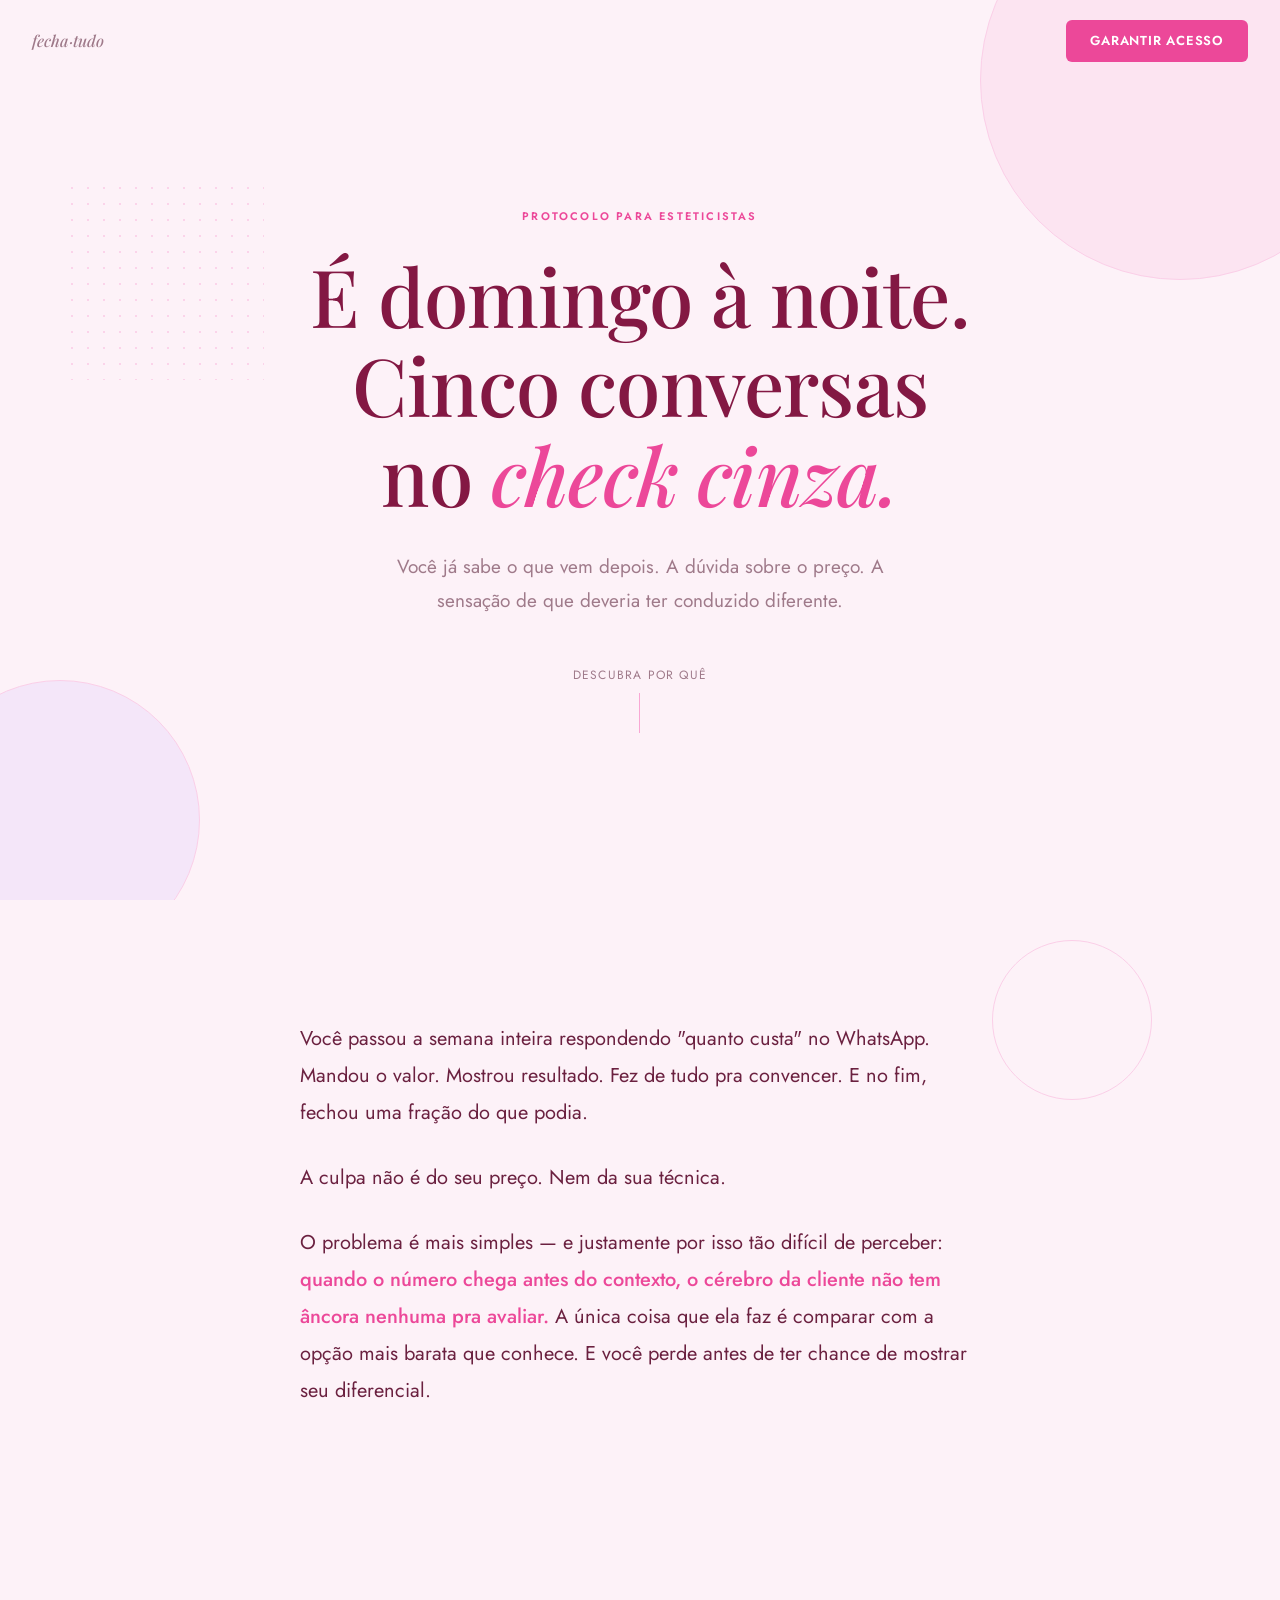
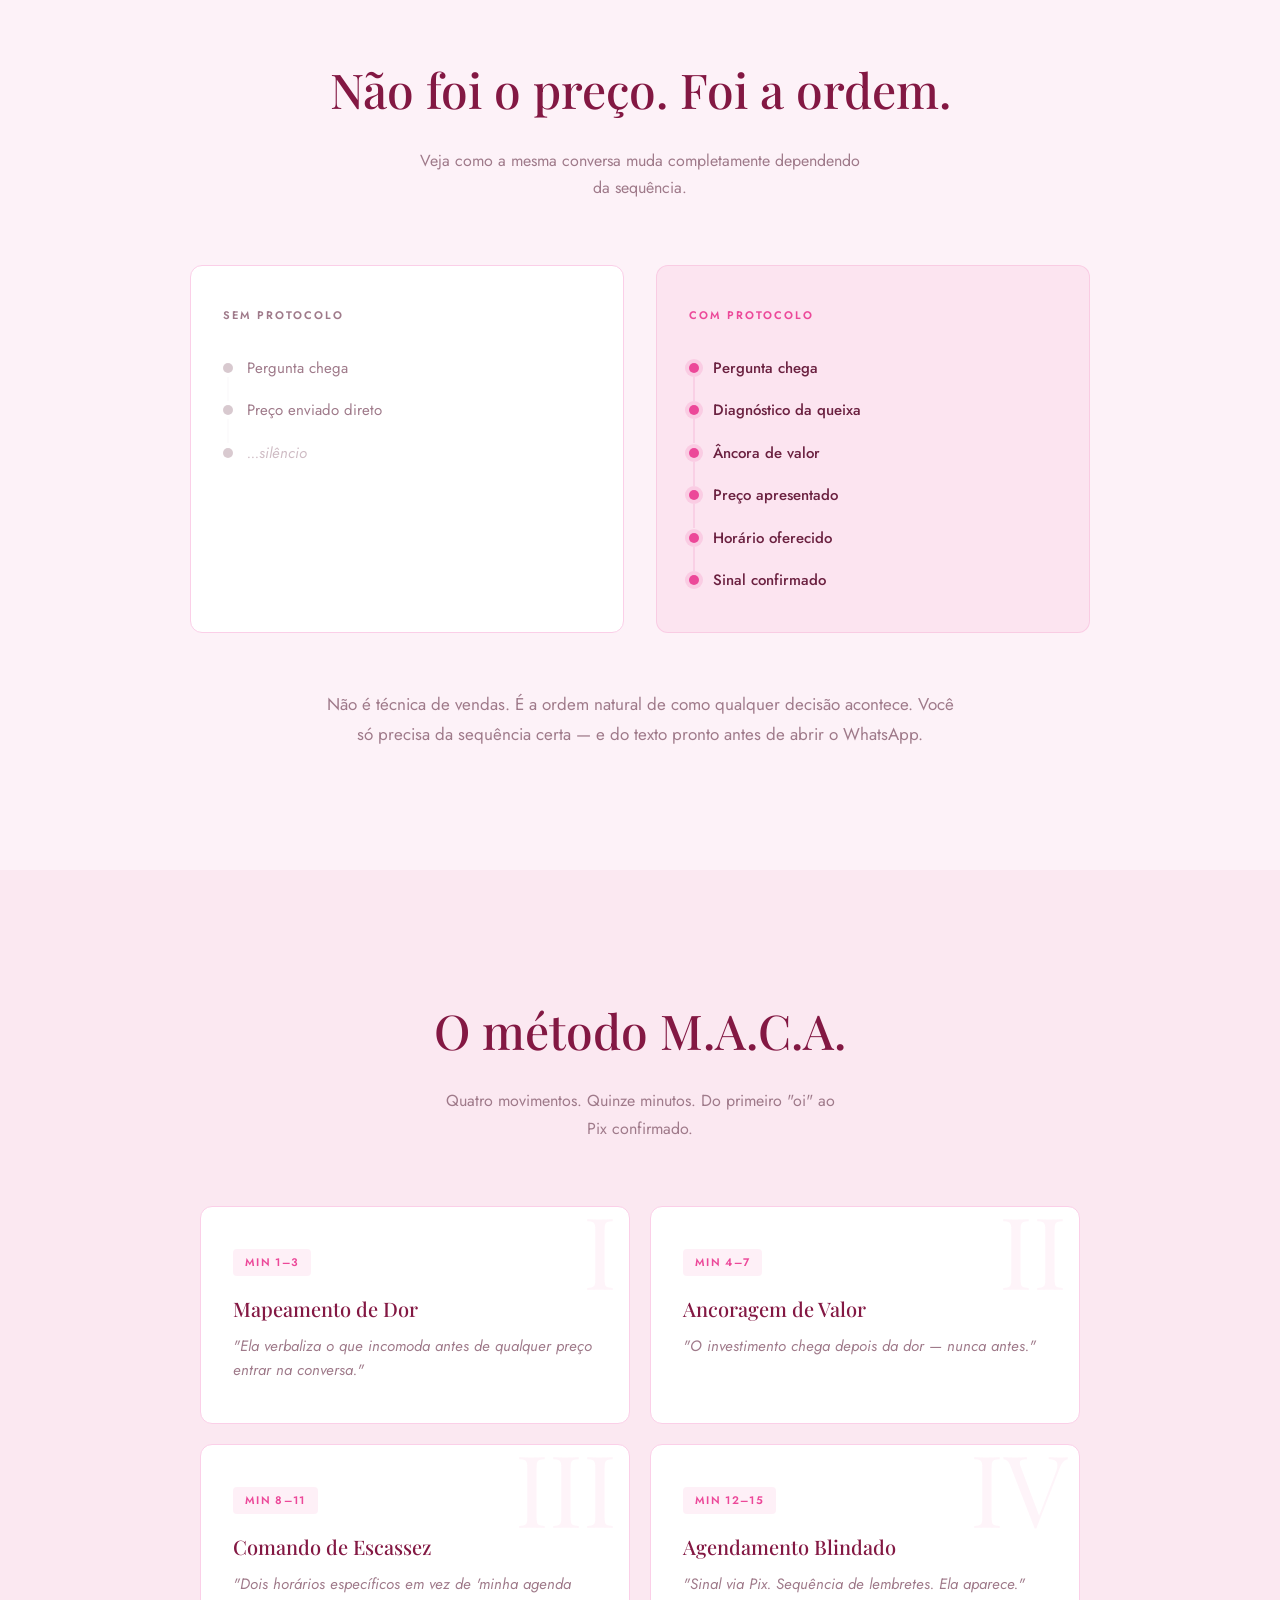
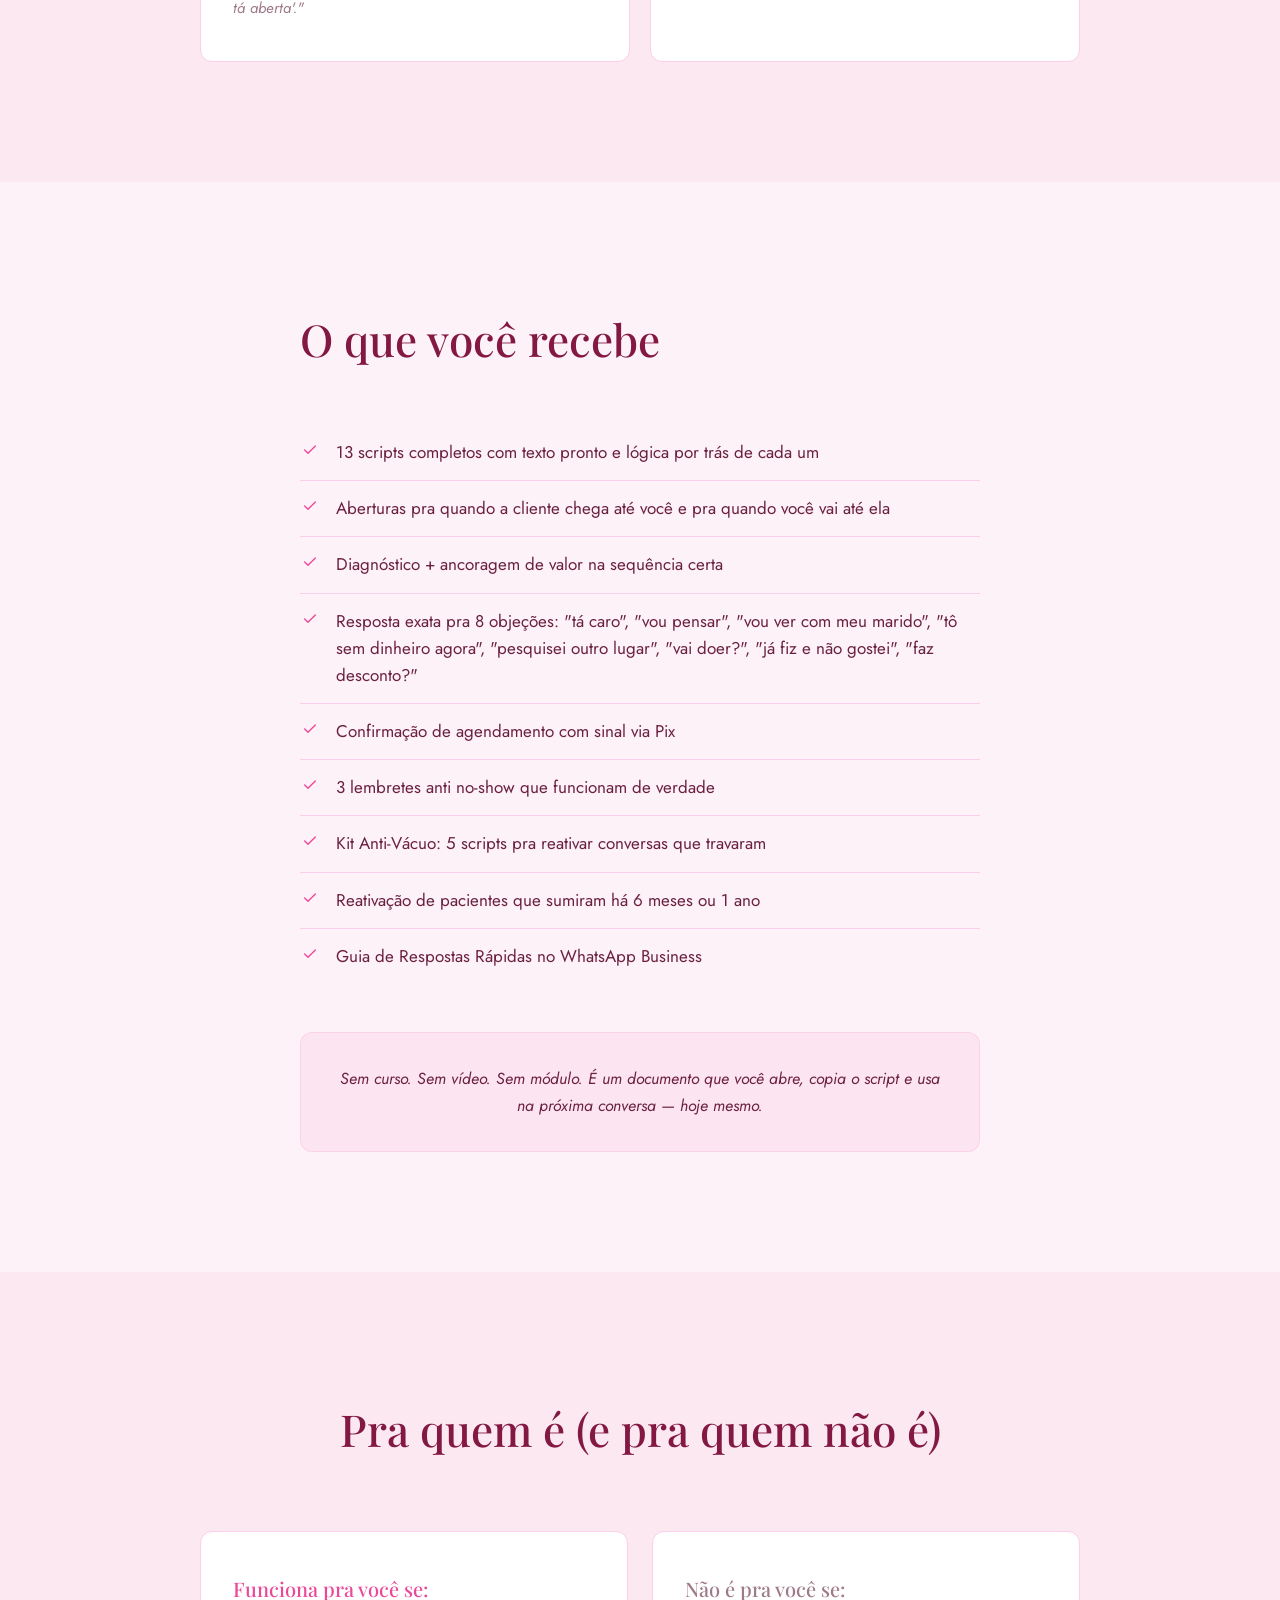
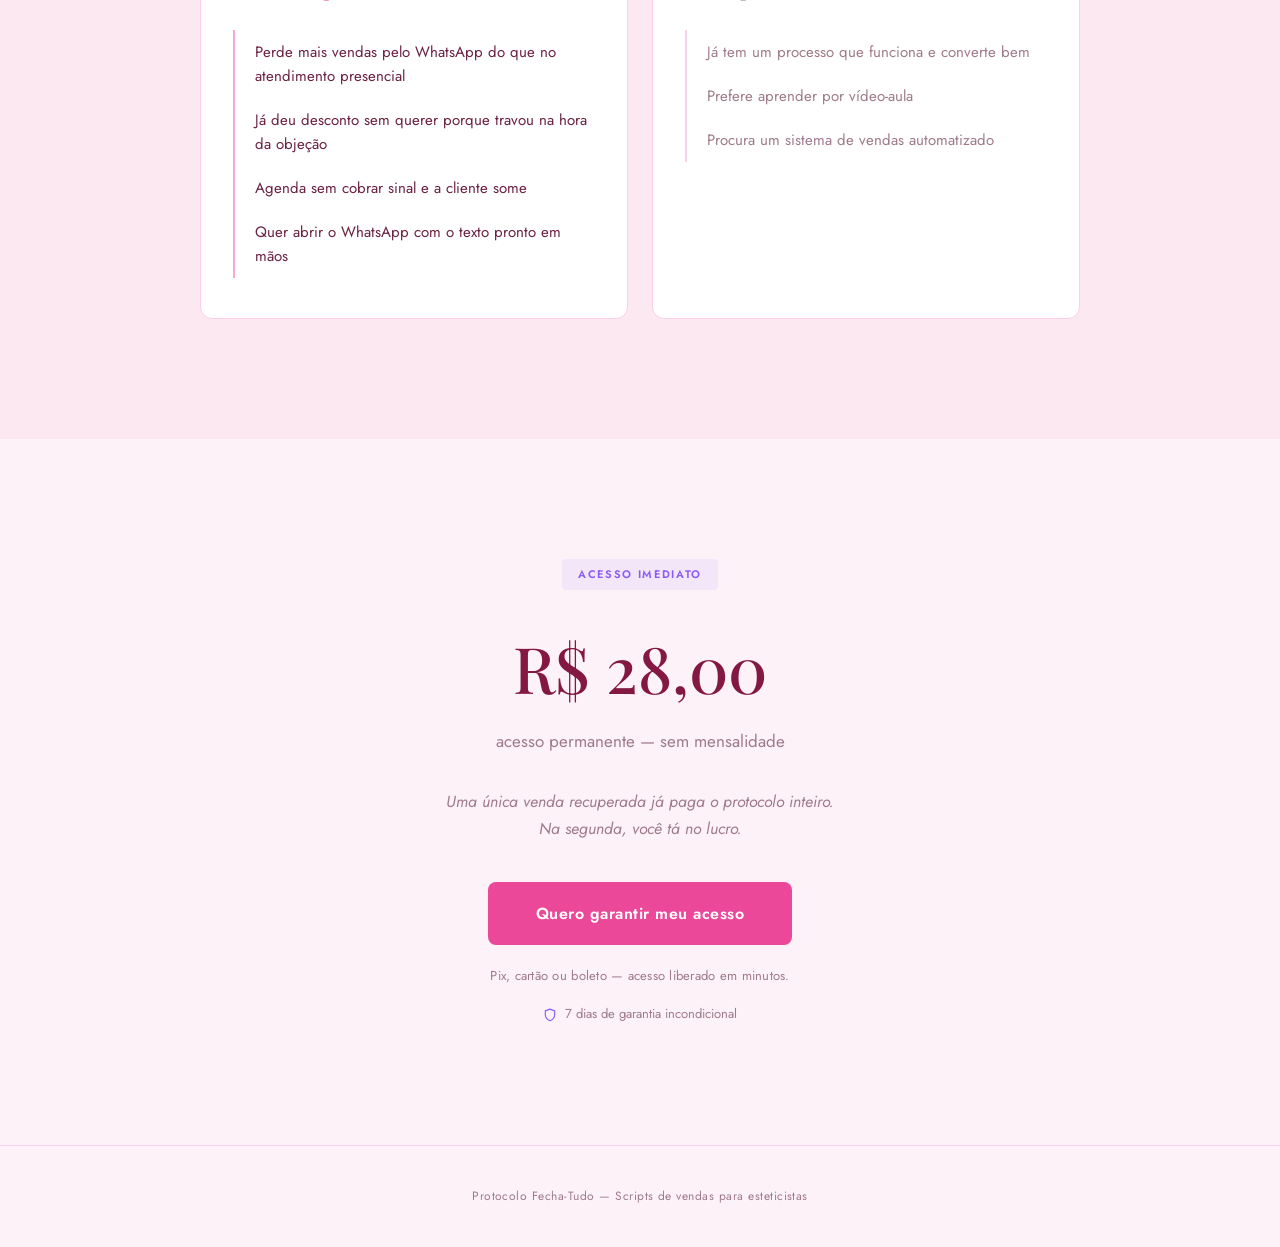
==== index.html @ 4ce82646 "fix: adiciona index.html na raiz para verificação de domínio Facebook Remove /index.html do .gitigno" ====
<!DOCTYPE html>
<html lang="pt-BR">
<head>
    <meta charset="UTF-8">
    <meta name="viewport" content="width=device-width, initial-scale=1.0">
    <meta name="facebook-domain-verification" content="t0z0cc65ahqa21xd7h8tab37hny197" />
    <title>Protocolo Fecha-Tudo — Scripts de Vendas para Esteticistas</title>
    <meta name="description" content="13 scripts prontos para fechar mais clientes no WhatsApp. Para esteticistas e proprietárias de clínicas de estética.">
    <link rel="preconnect" href="https://fonts.googleapis.com">
    <link rel="preconnect" href="https://fonts.gstatic.com" crossorigin>
    <link href="https://fonts.googleapis.com/css2?family=Jost:ital,wght@0,300;0,400;0,500;0,600;0,700;1,300;1,400&family=Playfair+Display:ital,wght@0,400..900;1,400..900&display=swap" rel="stylesheet">
    <style>
        :root {
            --bg: #FDF2F8;
            --bg-alt: #FBE8F1;
            --surface: #FFFFFF;
            --primary: #EC4899;
            --primary-soft: #F9A8D4;
            --primary-dim: rgba(236, 72, 153, .08);
            --accent: #8B5CF6;
            --accent-dim: rgba(139, 92, 246, .08);
            --text: #831843;
            --text-body: #6B2140;
            --text-muted: #9F7A8A;
            --border: #FBCFE8;
            --border-strong: #F9A8D4;
            --shadow-sm: 0 1px 3px rgba(131,24,67,.06);
            --shadow-md: 0 8px 32px rgba(131,24,67,.08);
            --shadow-lg: 0 24px 64px rgba(131,24,67,.1);
            --ease: cubic-bezier(.25,.46,.45,.94);
            --ease-spring: cubic-bezier(.16,1,.3,1);
        }

        *, *::before, *::after { margin: 0; padding: 0; box-sizing: border-box; }
        html { scroll-behavior: smooth; -webkit-text-size-adjust: 100%; }

        body {
            background: var(--bg);
            color: var(--text-body);
            font-family: 'Jost', system-ui, sans-serif;
            font-weight: 400;
            line-height: 1.7;
            overflow-x: hidden;
            -webkit-font-smoothing: antialiased;
            -moz-osx-font-smoothing: grayscale;
        }

        ::selection { background: rgba(236,72,153,.18); color: var(--text); }

        ::-webkit-scrollbar { width: 5px; }
        ::-webkit-scrollbar-track { background: var(--bg); }
        ::-webkit-scrollbar-thumb { background: var(--primary-soft); border-radius: 3px; }
        ::-webkit-scrollbar-thumb:hover { background: var(--primary); }

        h1, h2, h3 { text-wrap: balance; }
        p { text-wrap: pretty; }

        /* ═══════ HEADER ═══════ */
        .site-header {
            position: fixed; top: 0; left: 0; right: 0; z-index: 50;
            display: flex; align-items: center; justify-content: space-between;
            padding: 20px 32px;
            background: transparent;
            transition: background .4s var(--ease), padding .3s var(--ease), box-shadow .4s var(--ease);
        }
        .site-header.scrolled {
            background: rgba(253,242,248,.92);
            backdrop-filter: blur(12px); -webkit-backdrop-filter: blur(12px);
            padding: 14px 32px;
            box-shadow: 0 1px 0 rgba(236,72,153,.08);
        }
        .header-logo {
            font-family: 'Playfair Display', serif;
            font-style: italic; font-weight: 500; font-size: 16px;
            color: var(--text-muted); text-decoration: none;
            transition: color .2s var(--ease);
        }
        .header-logo:hover { color: var(--primary); }
        .header-cta {
            display: inline-block;
            font-family: 'Jost', sans-serif; font-size: 13px; font-weight: 600;
            letter-spacing: .06em; text-transform: uppercase;
            color: #fff; background: var(--primary);
            padding: 10px 24px; border-radius: 6px;
            text-decoration: none; cursor: pointer;
            transition: transform .2s var(--ease), box-shadow .2s var(--ease);
        }
        .header-cta:hover { transform: translateY(-1px); box-shadow: var(--shadow-md); }
        .header-cta:active { transform: translateY(0); }

        /* ═══════ DECORATIVE ═══════ */
        .deco-circle {
            position: absolute; border-radius: 50%; pointer-events: none;
            border: 1px solid var(--border);
        }
        .deco-dots {
            position: absolute; pointer-events: none; opacity: .4;
            background-image: radial-gradient(var(--primary-soft) 1px, transparent 1px);
            background-size: 16px 16px;
        }

        /* ═══════ HERO ═══════ */
        .hero {
            min-height: 100dvh; display: flex; flex-direction: column;
            align-items: center; justify-content: center; text-align: center;
            padding: 120px 24px 80px; position: relative; overflow: hidden;
        }
        .hero-deco-1 {
            width: 400px; height: 400px; top: -120px; right: -100px;
            background: var(--primary-dim);
        }
        .hero-deco-2 {
            width: 280px; height: 280px; bottom: -60px; left: -80px;
            background: var(--accent-dim);
        }
        .hero-deco-dots {
            width: 200px; height: 200px; top: 20%; left: 5%;
        }
        .hero-eyebrow {
            font-family: 'Jost', sans-serif; font-size: 11px; font-weight: 600;
            letter-spacing: .2em; text-transform: uppercase;
            color: var(--primary); margin-bottom: 24px;
            opacity: 0; transform: translateY(8px);
            transition: opacity .6s var(--ease), transform .6s var(--ease);
        }
        .hero-eyebrow.visible { opacity: 1; transform: translateY(0); }
        .hero-headline {
            font-family: 'Playfair Display', serif;
            font-weight: 500; font-size: clamp(36px, 7vw, 80px);
            line-height: 1.12; color: var(--text);
            max-width: 850px; letter-spacing: -.01em;
            position: relative; z-index: 1;
        }
        .hero-word {
            display: inline-block;
            opacity: 0; filter: blur(8px); transform: translateY(10px);
            transition: opacity .6s var(--ease), filter .6s var(--ease), transform .6s var(--ease);
        }
        .hero-word.visible { opacity: 1; filter: blur(0); transform: translateY(0); }
        .hero-word--em {
            color: var(--primary); font-style: italic;
        }
        .hero-sub {
            margin-top: 32px; font-size: clamp(16px, 2vw, 19px);
            color: var(--text-muted); max-width: 560px; line-height: 1.75;
            position: relative; z-index: 1;
            opacity: 0; transform: translateY(10px);
            transition: opacity .7s .2s var(--ease), transform .7s .2s var(--ease);
        }
        .hero-sub.visible { opacity: 1; transform: translateY(0); }
        .hero-scroll {
            margin-top: 48px; display: flex; flex-direction: column;
            align-items: center; gap: 8px; color: var(--text-muted);
            font-size: 12px; letter-spacing: .1em; text-transform: uppercase;
            opacity: 0; transition: opacity .6s 1.5s var(--ease);
        }
        .hero-scroll.visible { opacity: 1; }
        .hero-scroll-line {
            width: 1px; height: 40px; background: var(--border-strong);
            animation: scrollPulse 2s ease-in-out infinite;
        }
        @keyframes scrollPulse {
            0%, 100% { opacity: .3; transform: scaleY(.6); }
            50% { opacity: 1; transform: scaleY(1); }
        }

        /* ═══════ DIAGNOSTICO ═══════ */
        .diagnostico {
            padding: 120px 24px; position: relative;
        }
        .diagnostico-inner {
            max-width: 680px; margin: 0 auto;
        }
        .diagnostico-deco {
            width: 160px; height: 160px; top: 40px; right: 10%;
        }
        .diagnostico p {
            font-size: clamp(17px, 2vw, 20px); line-height: 1.85;
            color: var(--text-body); margin-bottom: 28px;
        }
        .diagnostico p:last-child { margin-bottom: 0; }
        .emphasis { color: var(--primary); font-weight: 500; }

        /* ═══════ MECANISMO ═══════ */
        .mecanismo {
            padding: 120px 24px; position: relative; overflow: hidden;
        }
        .mecanismo-headline {
            text-align: center; font-family: 'Playfair Display', serif;
            font-weight: 500; font-size: clamp(28px, 5vw, 48px);
            color: var(--text); margin-bottom: 16px;
        }
        .mecanismo-sub {
            text-align: center; font-size: 16px;
            color: var(--text-muted); margin-bottom: 64px;
            max-width: 480px; margin-left: auto; margin-right: auto;
        }
        .mecanismo-grid {
            display: grid; grid-template-columns: 1fr 1fr;
            max-width: 900px; margin: 0 auto; gap: 32px;
        }
        .timeline-col {
            padding: 40px 32px; border-radius: 12px;
        }
        .timeline-col--sem {
            background: var(--surface); border: 1px solid var(--border);
        }
        .timeline-col--com {
            background: var(--primary-dim); border: 1px solid rgba(236,72,153,.15);
        }
        .timeline-label {
            font-size: 11px; font-weight: 600;
            letter-spacing: .18em; text-transform: uppercase;
            margin-bottom: 32px;
        }
        .timeline-col--sem .timeline-label { color: var(--text-muted); }
        .timeline-col--com .timeline-label { color: var(--primary); }
        .timeline-step {
            display: flex; align-items: flex-start;
            gap: 14px; margin-bottom: 20px; position: relative;
        }
        .timeline-step:last-child { margin-bottom: 0; }
        .timeline-dot {
            flex-shrink: 0; width: 10px; height: 10px;
            border-radius: 50%; margin-top: 6px; position: relative;
        }
        .timeline-col--sem .timeline-dot {
            background: var(--text-muted); opacity: .4;
        }
        .timeline-col--com .timeline-dot {
            background: var(--primary);
            box-shadow: 0 0 0 4px rgba(236,72,153,.15);
        }
        .timeline-step:not(:last-child) .timeline-dot::after {
            content: ''; position: absolute;
            top: 14px; left: 50%; transform: translateX(-50%);
            width: 1px; height: 24px;
        }
        .timeline-col--sem .timeline-step:not(:last-child) .timeline-dot::after {
            background: rgba(159,122,138,.15);
        }
        .timeline-col--com .timeline-step:not(:last-child) .timeline-dot::after {
            background: rgba(236,72,153,.25);
        }
        .timeline-text { font-size: 15px; line-height: 1.5; }
        .timeline-col--sem .timeline-text { color: var(--text-muted); }
        .timeline-col--sem .timeline-step:last-child .timeline-text {
            opacity: .5; font-style: italic;
        }
        .timeline-col--com .timeline-text {
            color: var(--text-body); font-weight: 500;
        }
        .mecanismo-footer {
            max-width: 640px; margin: 56px auto 0;
            text-align: center;
        }
        .mecanismo-footer p {
            font-size: clamp(15px, 1.7vw, 17px);
            line-height: 1.8; color: var(--text-muted);
        }

        /* ═══════ PROTOCOLO ═══════ */
        .protocolo {
            background: var(--bg-alt); padding: 120px 24px; position: relative;
        }
        .protocolo-headline {
            text-align: center; font-family: 'Playfair Display', serif;
            font-weight: 500; font-size: clamp(28px, 5vw, 48px);
            color: var(--text); margin-bottom: 16px;
        }
        .protocolo-sub {
            text-align: center; font-size: 16px;
            color: var(--text-muted); margin-bottom: 64px;
            max-width: 420px; margin-left: auto; margin-right: auto;
        }
        .protocolo-grid {
            display: grid; grid-template-columns: 1fr 1fr;
            gap: 20px; max-width: 880px; margin: 0 auto;
        }
        .protocolo-card {
            background: var(--surface); border: 1px solid var(--border);
            border-radius: 12px; padding: 40px 32px;
            position: relative; overflow: hidden; cursor: default;
            transition: transform .2s var(--ease), box-shadow .2s var(--ease), border-color .2s var(--ease);
        }
        .protocolo-card:hover {
            transform: translateY(-2px);
            box-shadow: var(--shadow-md);
            border-color: var(--primary-soft);
        }
        .card-numeral {
            font-family: 'Playfair Display', serif;
            font-size: clamp(72px, 10vw, 100px); font-weight: 400;
            color: rgba(236,72,153,.06); position: absolute;
            top: -8px; right: 12px; line-height: 1; pointer-events: none;
            transition: color .2s var(--ease);
        }
        .protocolo-card:hover .card-numeral { color: rgba(236,72,153,.12); }
        .card-step-badge {
            display: inline-flex; align-items: center;
            font-size: 11px; font-weight: 600;
            letter-spacing: .12em; text-transform: uppercase;
            color: var(--primary); background: var(--primary-dim);
            padding: 4px 12px; border-radius: 4px;
            margin-bottom: 16px;
        }
        .card-name {
            font-family: 'Playfair Display', serif;
            font-weight: 500; font-size: 20px;
            color: var(--text); margin-bottom: 8px;
        }
        .card-desc {
            font-size: 15px; line-height: 1.65;
            color: var(--text-muted); font-style: italic;
        }

        /* ═══════ INCLUSO ═══════ */
        .incluso {
            padding: 120px 24px; position: relative;
        }
        .incluso-inner { max-width: 680px; margin: 0 auto; }
        .incluso-headline {
            font-family: 'Playfair Display', serif;
            font-weight: 500; font-size: clamp(28px, 5vw, 44px);
            color: var(--text); margin-bottom: 48px;
        }
        .incluso-list { list-style: none; }
        .incluso-item {
            display: flex; align-items: baseline;
            gap: 16px; padding: 14px 0;
            border-bottom: 1px solid var(--border);
        }
        .incluso-item:last-child { border-bottom: none; }
        .incluso-icon {
            flex-shrink: 0; width: 20px; height: 20px;
            display: flex; align-items: center; justify-content: center;
        }
        .incluso-icon svg {
            width: 16px; height: 16px; stroke: var(--primary);
            stroke-width: 2; fill: none;
        }
        .incluso-text {
            font-size: clamp(15px, 1.7vw, 17px);
            line-height: 1.6; color: var(--text-body);
        }
        .incluso-footer {
            margin-top: 48px; padding: 32px;
            background: var(--primary-dim); border-radius: 12px;
            border: 1px solid rgba(236,72,153,.1);
        }
        .incluso-footer p {
            font-size: 16px; line-height: 1.7;
            color: var(--text-body); font-style: italic;
            text-align: center;
        }

        /* ═══════ PARA QUEM ═══════ */
        .para-quem {
            background: var(--bg-alt); padding: 120px 24px;
        }
        .para-quem-headline {
            text-align: center; font-family: 'Playfair Display', serif;
            font-weight: 500; font-size: clamp(28px, 5vw, 44px);
            color: var(--text); margin-bottom: 64px;
        }
        .para-quem-grid {
            display: grid; grid-template-columns: 1fr 1fr;
            gap: 24px; max-width: 880px; margin: 0 auto;
        }
        .para-quem-col {
            background: var(--surface); border-radius: 12px;
            padding: 40px 32px; border: 1px solid var(--border);
        }
        .para-quem-col h3 {
            font-family: 'Playfair Display', serif;
            font-weight: 500; font-size: 20px; margin-bottom: 24px;
        }
        .para-quem-col--sim h3 { color: var(--primary); }
        .para-quem-col--nao h3 { color: var(--text-muted); }
        .para-quem-col ul { list-style: none; }
        .para-quem-col li {
            font-size: 15px; line-height: 1.6;
            padding: 10px 0 10px 20px; position: relative;
        }
        .para-quem-col--sim li {
            color: var(--text-body);
            border-left: 2px solid var(--primary-soft);
        }
        .para-quem-col--nao li {
            color: var(--text-muted);
            border-left: 2px solid var(--border);
        }

        /* ═══════ OFERTA ═══════ */
        .oferta {
            padding: 120px 24px; text-align: center;
            position: relative;
        }
        .oferta-badge {
            display: inline-flex; align-items: center;
            font-size: 11px; font-weight: 600;
            letter-spacing: .15em; text-transform: uppercase;
            color: var(--accent); background: var(--accent-dim);
            padding: 6px 16px; border-radius: 4px;
            margin-bottom: 24px;
        }
        .oferta-preco {
            font-family: 'Playfair Display', serif;
            font-weight: 500; font-size: clamp(40px, 6vw, 64px);
            color: var(--text); margin-bottom: 4px;
            font-variant-numeric: tabular-nums;
        }
        .oferta-acesso {
            font-size: 17px; color: var(--text-muted);
            margin-bottom: 32px;
        }
        .oferta-contexto {
            font-size: 16px; font-style: italic;
            color: var(--text-muted); max-width: 480px;
            margin: 0 auto 40px; line-height: 1.7;
        }
        .cta-button {
            display: inline-block;
            font-family: 'Jost', sans-serif;
            font-size: 16px; font-weight: 600;
            letter-spacing: .03em;
            color: #fff; background: var(--primary);
            padding: 18px 48px; border-radius: 8px;
            text-decoration: none; cursor: pointer;
            transition: transform .2s var(--ease), box-shadow .2s var(--ease);
        }
        .cta-button:hover {
            transform: translateY(-2px);
            box-shadow: 0 12px 40px rgba(236,72,153,.3);
        }
        .cta-button:active { transform: translateY(0); }
        .oferta-pagamento {
            margin-top: 20px; font-size: 13px;
            color: var(--text-muted); letter-spacing: .02em;
        }
        .oferta-garantia {
            margin-top: 16px; font-size: 13px;
            color: var(--text-muted);
        }
        .oferta-garantia svg {
            display: inline-block; vertical-align: middle;
            width: 14px; height: 14px; stroke: var(--accent);
            stroke-width: 2; fill: none; margin-right: 4px;
        }

        /* ═══════ FOOTER ═══════ */
        .site-footer {
            padding: 40px 24px; text-align: center;
            border-top: 1px solid var(--border);
        }
        .site-footer p {
            font-size: 12px; color: var(--text-muted);
            letter-spacing: .04em;
        }

        /* ═══════ REVEAL ═══════ */
        .reveal {
            opacity: 0; transform: translateY(20px);
            transition: opacity .7s var(--ease), transform .7s var(--ease);
        }
        .reveal.revealed { opacity: 1; transform: translateY(0); }
        .rd1 { transition-delay: .1s; }
        .rd2 { transition-delay: .2s; }
        .rd3 { transition-delay: .3s; }
        .rd4 { transition-delay: .4s; }
        .rd5 { transition-delay: .5s; }
        .rd6 { transition-delay: .6s; }

        .timeline-step.reveal { transform: translateX(-10px); }
        .timeline-step.reveal.revealed { transform: translateX(0); }
        .timeline-col--com .timeline-step.reveal { transform: translateX(10px); }
        .timeline-col--com .timeline-step.reveal.revealed { transform: translateX(0); }

        /* ═══════ REDUCED MOTION ═══════ */
        @media (prefers-reduced-motion: reduce) {
            *, *::before, *::after {
                animation-duration: .01ms !important;
                animation-iteration-count: 1 !important;
                transition-duration: .01ms !important;
            }
            html { scroll-behavior: auto; }
            .hero-word, .hero-sub, .hero-eyebrow, .hero-scroll, .reveal {
                opacity: 1 !important; transform: none !important;
                filter: none !important;
            }
        }

        /* ═══════ RESPONSIVE ═══════ */
        @media (max-width: 768px) {
            .site-header { padding: 16px 20px; }
            .site-header.scrolled { padding: 12px 20px; }
            .header-logo { font-size: 14px; }
            .header-cta { font-size: 11px; padding: 8px 16px; }
            .hero { padding: 100px 20px 60px; min-height: 85dvh; }
            .hero-deco-1 { width: 200px; height: 200px; top: -60px; right: -60px; }
            .hero-deco-2 { width: 140px; height: 140px; }
            .hero-deco-dots { display: none; }
            .diagnostico { padding: 80px 20px; }
            .mecanismo { padding: 80px 20px; }
            .mecanismo-grid { grid-template-columns: 1fr; gap: 16px; }
            .timeline-col { padding: 32px 24px; }
            .protocolo { padding: 80px 20px; }
            .protocolo-grid { grid-template-columns: 1fr; gap: 16px; }
            .protocolo-card { padding: 32px 24px; }
            .incluso { padding: 80px 20px; }
            .para-quem { padding: 80px 20px; }
            .para-quem-grid { grid-template-columns: 1fr; gap: 16px; }
            .oferta { padding: 80px 20px; }
            .cta-button { padding: 16px 36px; font-size: 15px; width: 100%; max-width: 360px; }
        }

        @media (max-width: 480px) {
            .hero-headline { font-size: clamp(30px, 9vw, 42px); }
            .card-numeral { font-size: 64px; }
        }
    </style>
</head>
<body>

    <header class="site-header" id="siteHeader">
        <a href="#" class="header-logo">fecha·tudo</a>
        <a href="#oferta" class="header-cta">Garantir acesso</a>
    </header>

    <main>

        <!-- ═══════ HERO ═══════ -->
        <section class="hero" id="hero">
            <div class="deco-circle hero-deco-1"></div>
            <div class="deco-circle hero-deco-2"></div>
            <div class="deco-dots hero-deco-dots"></div>

            <p class="hero-eyebrow" id="heroEyebrow">Protocolo para Esteticistas</p>

            <h1 class="hero-headline" id="heroHeadline">
                É domingo à noite. Cinco conversas no check cinza.
            </h1>

            <p class="hero-sub" id="heroSub">
                Você já sabe o que vem depois. A dúvida sobre o preço. A sensação de que deveria ter conduzido diferente.
            </p>

            <div class="hero-scroll" id="heroScroll">
                <span>Descubra por quê</span>
                <div class="hero-scroll-line"></div>
            </div>
        </section>

        <!-- ═══════ DIAGNÓSTICO ═══════ -->
        <section class="diagnostico" id="diagnostico">
            <div class="deco-circle diagnostico-deco"></div>
            <div class="diagnostico-inner">
                <p class="reveal">
                    Você passou a semana inteira respondendo "quanto custa" no WhatsApp. Mandou o valor. Mostrou resultado. Fez de tudo pra convencer. E no fim, fechou uma fração do que podia.
                </p>
                <p class="reveal">
                    A culpa não é do seu preço. Nem da sua técnica.
                </p>
                <p class="reveal">
                    O problema é mais simples — e justamente por isso tão difícil de perceber: <span class="emphasis">quando o número chega antes do contexto, o cérebro da cliente não tem âncora nenhuma pra avaliar.</span> A única coisa que ela faz é comparar com a opção mais barata que conhece. E você perde antes de ter chance de mostrar seu diferencial.
                </p>
            </div>
        </section>

        <!-- ═══════ MECANISMO ═══════ -->
        <section class="mecanismo" id="mecanismo">
            <h2 class="mecanismo-headline reveal">Não foi o preço. Foi a ordem.</h2>
            <p class="mecanismo-sub reveal">Veja como a mesma conversa muda completamente dependendo da sequência.</p>

            <div class="mecanismo-grid">
                <div class="timeline-col timeline-col--sem">
                    <div class="timeline-label reveal">Sem protocolo</div>
                    <div class="timeline-step reveal rd1">
                        <div class="timeline-dot"></div>
                        <span class="timeline-text">Pergunta chega</span>
                    </div>
                    <div class="timeline-step reveal rd2">
                        <div class="timeline-dot"></div>
                        <span class="timeline-text">Preço enviado direto</span>
                    </div>
                    <div class="timeline-step reveal rd3">
                        <div class="timeline-dot"></div>
                        <span class="timeline-text">...silêncio</span>
                    </div>
                </div>

                <div class="timeline-col timeline-col--com">
                    <div class="timeline-label reveal">Com protocolo</div>
                    <div class="timeline-step reveal rd1">
                        <div class="timeline-dot"></div>
                        <span class="timeline-text">Pergunta chega</span>
                    </div>
                    <div class="timeline-step reveal rd2">
                        <div class="timeline-dot"></div>
                        <span class="timeline-text">Diagnóstico da queixa</span>
                    </div>
                    <div class="timeline-step reveal rd3">
                        <div class="timeline-dot"></div>
                        <span class="timeline-text">Âncora de valor</span>
                    </div>
                    <div class="timeline-step reveal rd4">
                        <div class="timeline-dot"></div>
                        <span class="timeline-text">Preço apresentado</span>
                    </div>
                    <div class="timeline-step reveal rd5">
                        <div class="timeline-dot"></div>
                        <span class="timeline-text">Horário oferecido</span>
                    </div>
                    <div class="timeline-step reveal rd6">
                        <div class="timeline-dot"></div>
                        <span class="timeline-text">Sinal confirmado</span>
                    </div>
                </div>
            </div>

            <div class="mecanismo-footer reveal">
                <p>
                    Não é técnica de vendas. É a ordem natural de como qualquer decisão acontece. Você só precisa da sequência certa — e do texto pronto antes de abrir o WhatsApp.
                </p>
            </div>
        </section>

        <!-- ═══════ PROTOCOLO ═══════ -->
        <section class="protocolo" id="protocolo">
            <h2 class="protocolo-headline reveal">O método M.A.C.A.</h2>
            <p class="protocolo-sub reveal">Quatro movimentos. Quinze minutos. Do primeiro "oi" ao Pix confirmado.</p>

            <div class="protocolo-grid">
                <div class="protocolo-card reveal">
                    <span class="card-numeral">I</span>
                    <div class="card-step-badge">Min 1–3</div>
                    <div class="card-name">Mapeamento de Dor</div>
                    <p class="card-desc">"Ela verbaliza o que incomoda antes de qualquer preço entrar na conversa."</p>
                </div>

                <div class="protocolo-card reveal rd1">
                    <span class="card-numeral">II</span>
                    <div class="card-step-badge">Min 4–7</div>
                    <div class="card-name">Ancoragem de Valor</div>
                    <p class="card-desc">"O investimento chega depois da dor — nunca antes."</p>
                </div>

                <div class="protocolo-card reveal rd2">
                    <span class="card-numeral">III</span>
                    <div class="card-step-badge">Min 8–11</div>
                    <div class="card-name">Comando de Escassez</div>
                    <p class="card-desc">"Dois horários específicos em vez de 'minha agenda tá aberta'."</p>
                </div>

                <div class="protocolo-card reveal rd3">
                    <span class="card-numeral">IV</span>
                    <div class="card-step-badge">Min 12–15</div>
                    <div class="card-name">Agendamento Blindado</div>
                    <p class="card-desc">"Sinal via Pix. Sequência de lembretes. Ela aparece."</p>
                </div>
            </div>
        </section>

        <!-- ═══════ INCLUSO ═══════ -->
        <section class="incluso" id="incluso">
            <div class="incluso-inner">
                <h2 class="incluso-headline reveal">O que você recebe</h2>

                <ul class="incluso-list">
                    <li class="incluso-item reveal">
                        <span class="incluso-icon"><svg viewBox="0 0 24 24"><path d="M20 6L9 17l-5-5" stroke-linecap="round" stroke-linejoin="round"/></svg></span>
                        <span class="incluso-text">13 scripts completos com texto pronto e lógica por trás de cada um</span>
                    </li>
                    <li class="incluso-item reveal">
                        <span class="incluso-icon"><svg viewBox="0 0 24 24"><path d="M20 6L9 17l-5-5" stroke-linecap="round" stroke-linejoin="round"/></svg></span>
                        <span class="incluso-text">Aberturas pra quando a cliente chega até você e pra quando você vai até ela</span>
                    </li>
                    <li class="incluso-item reveal">
                        <span class="incluso-icon"><svg viewBox="0 0 24 24"><path d="M20 6L9 17l-5-5" stroke-linecap="round" stroke-linejoin="round"/></svg></span>
                        <span class="incluso-text">Diagnóstico + ancoragem de valor na sequência certa</span>
                    </li>
                    <li class="incluso-item reveal">
                        <span class="incluso-icon"><svg viewBox="0 0 24 24"><path d="M20 6L9 17l-5-5" stroke-linecap="round" stroke-linejoin="round"/></svg></span>
                        <span class="incluso-text">Resposta exata pra 8 objeções: "tá caro", "vou pensar", "vou ver com meu marido", "tô sem dinheiro agora", "pesquisei outro lugar", "vai doer?", "já fiz e não gostei", "faz desconto?"</span>
                    </li>
                    <li class="incluso-item reveal">
                        <span class="incluso-icon"><svg viewBox="0 0 24 24"><path d="M20 6L9 17l-5-5" stroke-linecap="round" stroke-linejoin="round"/></svg></span>
                        <span class="incluso-text">Confirmação de agendamento com sinal via Pix</span>
                    </li>
                    <li class="incluso-item reveal">
                        <span class="incluso-icon"><svg viewBox="0 0 24 24"><path d="M20 6L9 17l-5-5" stroke-linecap="round" stroke-linejoin="round"/></svg></span>
                        <span class="incluso-text">3 lembretes anti no-show que funcionam de verdade</span>
                    </li>
                    <li class="incluso-item reveal">
                        <span class="incluso-icon"><svg viewBox="0 0 24 24"><path d="M20 6L9 17l-5-5" stroke-linecap="round" stroke-linejoin="round"/></svg></span>
                        <span class="incluso-text">Kit Anti-Vácuo: 5 scripts pra reativar conversas que travaram</span>
                    </li>
                    <li class="incluso-item reveal">
                        <span class="incluso-icon"><svg viewBox="0 0 24 24"><path d="M20 6L9 17l-5-5" stroke-linecap="round" stroke-linejoin="round"/></svg></span>
                        <span class="incluso-text">Reativação de pacientes que sumiram há 6 meses ou 1 ano</span>
                    </li>
                    <li class="incluso-item reveal">
                        <span class="incluso-icon"><svg viewBox="0 0 24 24"><path d="M20 6L9 17l-5-5" stroke-linecap="round" stroke-linejoin="round"/></svg></span>
                        <span class="incluso-text">Guia de Respostas Rápidas no WhatsApp Business</span>
                    </li>
                </ul>

                <div class="incluso-footer reveal">
                    <p>
                        Sem curso. Sem vídeo. Sem módulo. É um documento que você abre, copia o script e usa na próxima conversa — hoje mesmo.
                    </p>
                </div>
            </div>
        </section>

        <!-- ═══════ PARA QUEM ═══════ -->
        <section class="para-quem" id="para-quem">
            <h2 class="para-quem-headline reveal">Pra quem é (e pra quem não é)</h2>

            <div class="para-quem-grid">
                <div class="para-quem-col para-quem-col--sim reveal">
                    <h3>Funciona pra você se:</h3>
                    <ul>
                        <li>Perde mais vendas pelo WhatsApp do que no atendimento presencial</li>
                        <li>Já deu desconto sem querer porque travou na hora da objeção</li>
                        <li>Agenda sem cobrar sinal e a cliente some</li>
                        <li>Quer abrir o WhatsApp com o texto pronto em mãos</li>
                    </ul>
                </div>

                <div class="para-quem-col para-quem-col--nao reveal rd1">
                    <h3>Não é pra você se:</h3>
                    <ul>
                        <li>Já tem um processo que funciona e converte bem</li>
                        <li>Prefere aprender por vídeo-aula</li>
                        <li>Procura um sistema de vendas automatizado</li>
                    </ul>
                </div>
            </div>
        </section>

        <!-- ═══════ OFERTA ═══════ -->
        <section class="oferta" id="oferta">
            <div class="reveal">
                <span class="oferta-badge">Acesso imediato</span>
                <p class="oferta-preco">R$ 28,00</p>
                <p class="oferta-acesso">acesso permanente — sem mensalidade</p>
            </div>

            <p class="oferta-contexto reveal">
                Uma única venda recuperada já paga o protocolo inteiro.<br>Na segunda, você tá no lucro.
            </p>

            <div class="reveal">
                <a href="https://checkout.ticto.app/OCC46FBCB" class="cta-button">Quero garantir meu acesso</a>
            </div>

            <p class="oferta-pagamento reveal">
                Pix, cartão ou boleto — acesso liberado em minutos.
            </p>

            <p class="oferta-garantia reveal">
                <svg viewBox="0 0 24 24"><path d="M12 22s8-4 8-10V5l-8-3-8 3v7c0 6 8 10 8 10z" stroke-linecap="round" stroke-linejoin="round"/></svg>
                7 dias de garantia incondicional
            </p>
        </section>

    </main>

    <footer class="site-footer">
        <p>Protocolo Fecha-Tudo — Scripts de vendas para esteticistas</p>
    </footer>

    <script>
        (function () {
            'use strict';

            var prefersReduced = window.matchMedia('(prefers-reduced-motion: reduce)').matches;

            // Hero eyebrow
            var eyebrow = document.getElementById('heroEyebrow');
            if (eyebrow && !prefersReduced) {
                setTimeout(function () { eyebrow.classList.add('visible'); }, 200);
            } else if (eyebrow) { eyebrow.classList.add('visible'); }

            // Hero word-by-word with blur
            var headline = document.getElementById('heroHeadline');
            var heroSub = document.getElementById('heroSub');
            var heroScroll = document.getElementById('heroScroll');

            if (headline) {
                var text = headline.textContent.trim();
                headline.innerHTML = '';
                var words = text.split(/\s+/);
                var emWords = ['check', 'cinza.'];
                var spans = [];

                words.forEach(function (word, i) {
                    var span = document.createElement('span');
                    span.className = 'hero-word';
                    if (emWords.indexOf(word) !== -1 || emWords.indexOf(word.replace(/[.,!?]/g, '')) !== -1) {
                        span.classList.add('hero-word--em');
                    }
                    span.textContent = word;
                    headline.appendChild(span);
                    if (i < words.length - 1) headline.appendChild(document.createTextNode(' '));
                    spans.push(span);
                });

                if (prefersReduced) {
                    spans.forEach(function (s) { s.classList.add('visible'); });
                    if (heroSub) heroSub.classList.add('visible');
                    if (heroScroll) heroScroll.classList.add('visible');
                } else {
                    var delay = 160;
                    var start = 500;
                    spans.forEach(function (span, i) {
                        setTimeout(function () { span.classList.add('visible'); }, start + i * delay);
                    });
                    if (heroSub) {
                        setTimeout(function () { heroSub.classList.add('visible'); }, start + spans.length * delay + 400);
                    }
                    if (heroScroll) {
                        setTimeout(function () { heroScroll.classList.add('visible'); }, start + spans.length * delay + 900);
                    }
                }
            }

            // Scroll reveal
            if ('IntersectionObserver' in window && !prefersReduced) {
                var observer = new IntersectionObserver(function (entries) {
                    entries.forEach(function (entry) {
                        if (entry.isIntersecting) {
                            entry.target.classList.add('revealed');
                            observer.unobserve(entry.target);
                        }
                    });
                }, { threshold: 0.1, rootMargin: '0px 0px -40px 0px' });

                document.querySelectorAll('.reveal').forEach(function (el) {
                    observer.observe(el);
                });
            } else {
                document.querySelectorAll('.reveal').forEach(function (el) {
                    el.classList.add('revealed');
                });
            }

            // Header scroll
            var header = document.getElementById('siteHeader');
            var ticking = false;
            function updateHeader() {
                if (window.scrollY > 60) {
                    header.classList.add('scrolled');
                } else {
                    header.classList.remove('scrolled');
                }
                ticking = false;
            }
            window.addEventListener('scroll', function () {
                if (!ticking) { requestAnimationFrame(updateHeader); ticking = true; }
            }, { passive: true });

            // Smooth scroll
            document.querySelectorAll('a[href^="#"]').forEach(function (link) {
                link.addEventListener('click', function (e) {
                    var target = document.querySelector(this.getAttribute('href'));
                    if (target) {
                        e.preventDefault();
                        target.scrollIntoView({ behavior: 'smooth', block: 'start' });
                    }
                });
            });

        })();
    </script>

</body>
</html>
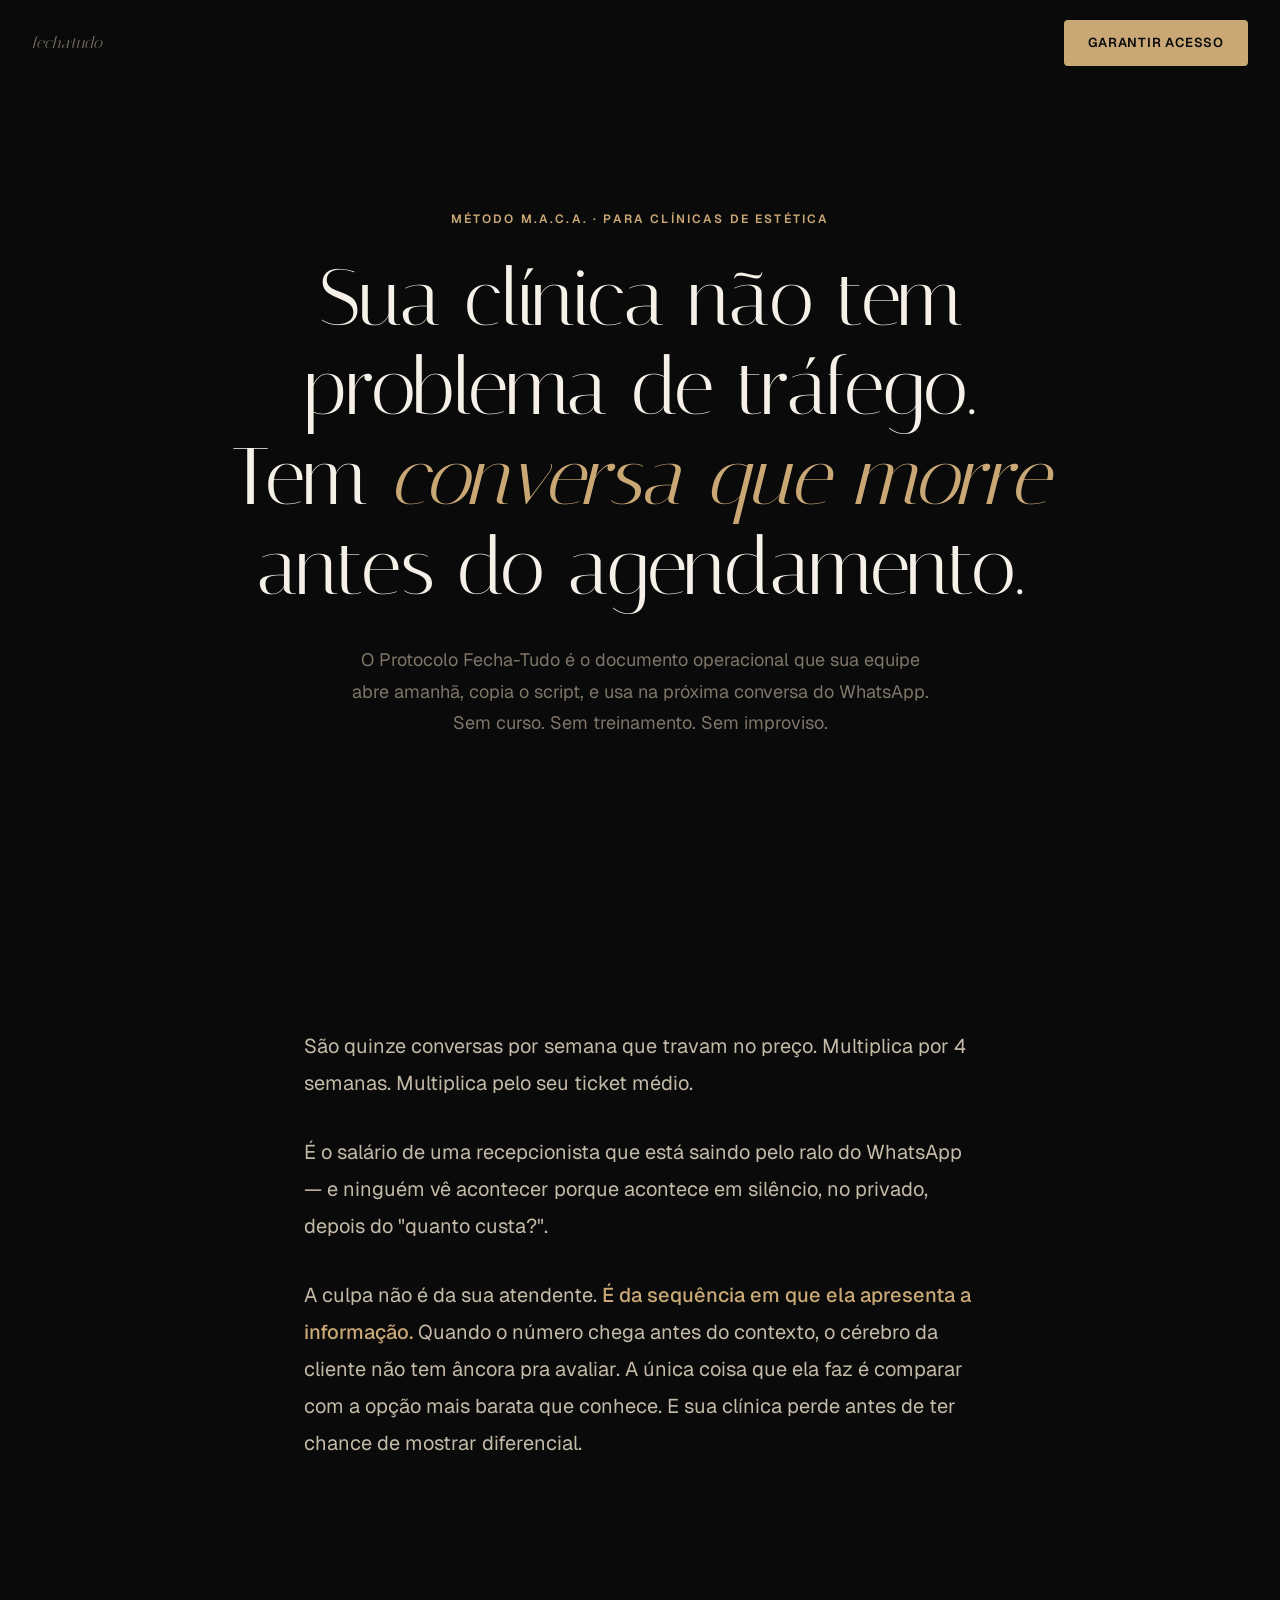
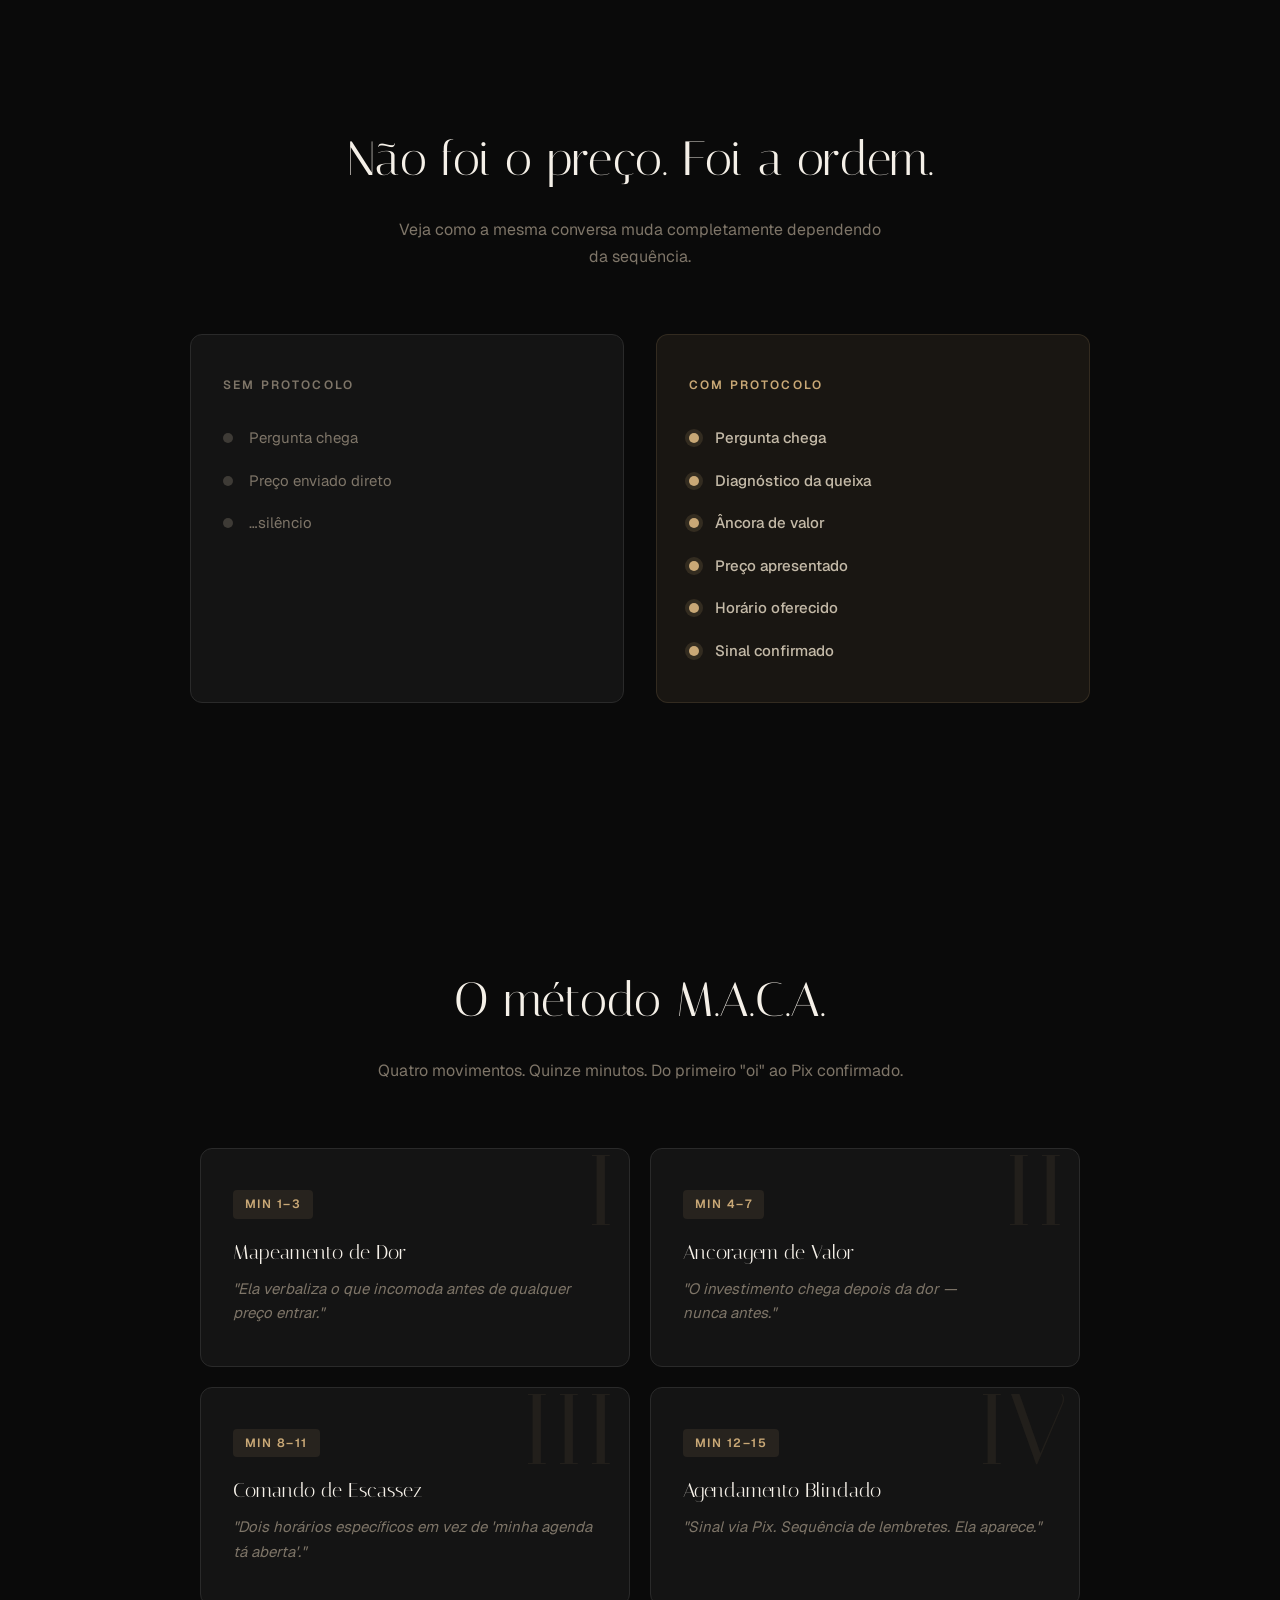
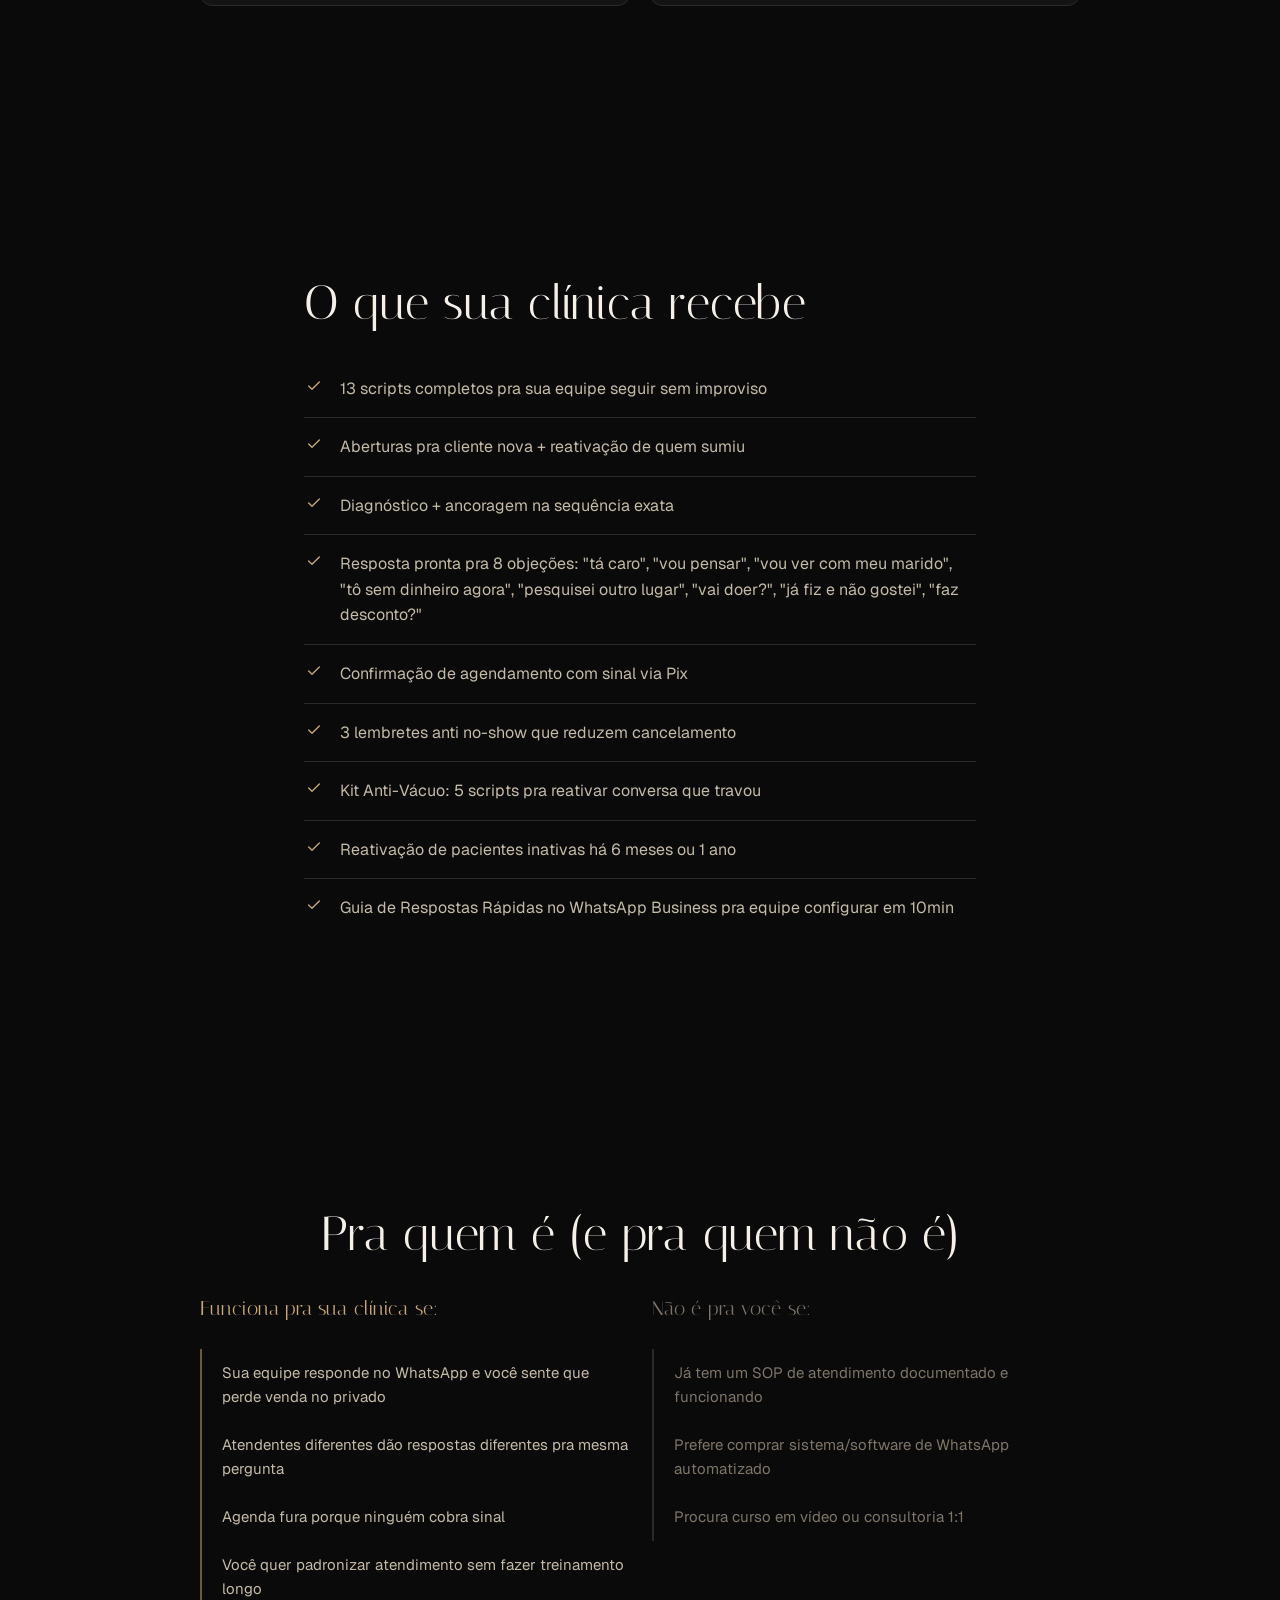
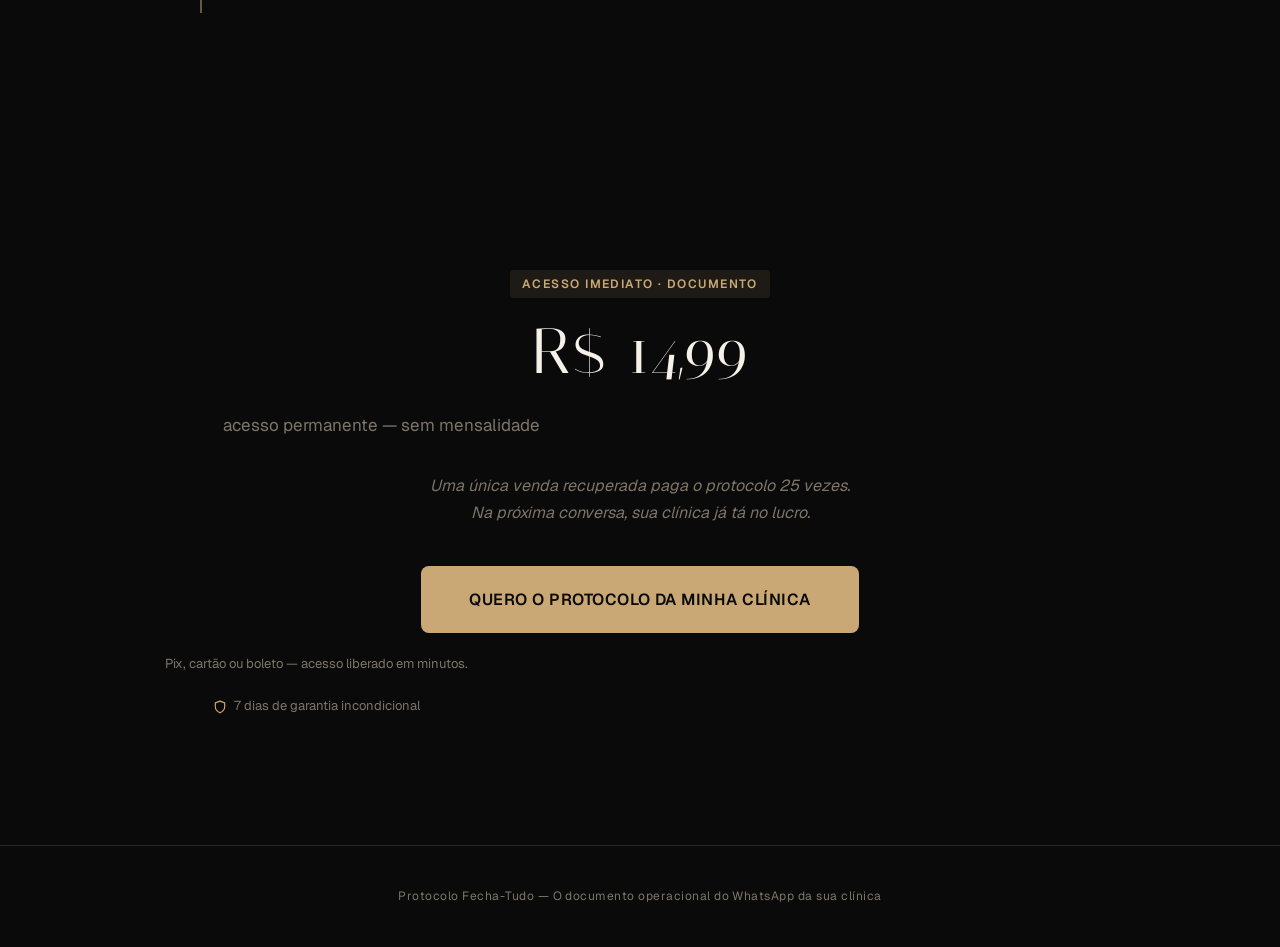
==== commit 6dd1cc40: "feat(rebrand): index.html — hub Boutique-Dark, R$14,99, avatar dona/clinica" ====
--- a/index.html
+++ b/index.html
@@ -1,879 +1,189 @@
 <!DOCTYPE html>
 <html lang="pt-BR">
 <head>
-    <meta charset="UTF-8">
-    <meta name="viewport" content="width=device-width, initial-scale=1.0">
-    <meta name="facebook-domain-verification" content="t0z0cc65ahqa21xd7h8tab37hny197" />
-    <title>Protocolo Fecha-Tudo — Scripts de Vendas para Esteticistas</title>
-    <meta name="description" content="13 scripts prontos para fechar mais clientes no WhatsApp. Para esteticistas e proprietárias de clínicas de estética.">
-    <link rel="preconnect" href="https://fonts.googleapis.com">
-    <link rel="preconnect" href="https://fonts.gstatic.com" crossorigin>
-    <link href="https://fonts.googleapis.com/css2?family=Jost:ital,wght@0,300;0,400;0,500;0,600;0,700;1,300;1,400&family=Playfair+Display:ital,wght@0,400..900;1,400..900&display=swap" rel="stylesheet">
-    <style>
-        :root {
-            --bg: #FDF2F8;
-            --bg-alt: #FBE8F1;
-            --surface: #FFFFFF;
-            --primary: #EC4899;
-            --primary-soft: #F9A8D4;
-            --primary-dim: rgba(236, 72, 153, .08);
-            --accent: #8B5CF6;
-            --accent-dim: rgba(139, 92, 246, .08);
-            --text: #831843;
-            --text-body: #6B2140;
-            --text-muted: #9F7A8A;
-            --border: #FBCFE8;
-            --border-strong: #F9A8D4;
-            --shadow-sm: 0 1px 3px rgba(131,24,67,.06);
-            --shadow-md: 0 8px 32px rgba(131,24,67,.08);
-            --shadow-lg: 0 24px 64px rgba(131,24,67,.1);
-            --ease: cubic-bezier(.25,.46,.45,.94);
-            --ease-spring: cubic-bezier(.16,1,.3,1);
-        }
+  <meta charset="UTF-8">
+  <meta name="viewport" content="width=device-width, initial-scale=1.0">
+  <meta name="facebook-domain-verification" content="687871xtxjxb3hsj62wcsln8fuzgxu" />
 
-        *, *::before, *::after { margin: 0; padding: 0; box-sizing: border-box; }
-        html { scroll-behavior: smooth; -webkit-text-size-adjust: 100%; }
+  <!-- Meta Pixel -->
+  <script>
+  !function(f,b,e,v,n,t,s){if(f.fbq)return;n=f.fbq=function(){n.callMethod?
+  n.callMethod.apply(n,arguments):n.queue.push(arguments)};
+  if(!f._fbq)f._fbq=n;n.push=n;n.loaded=!0;n.version='2.0';
+  n.queue=[];t=b.createElement(e);t.async=!0;
+  t.src=v;s=b.getElementsByTagName(e)[0];
+  s.parentNode.insertBefore(t,s)}(window,document,'script',
+  'https://connect.facebook.net/en_US/fbevents.js');
+  fbq('init','1624871735228400');
+  fbq('track','PageView');
+  </script>
+  <noscript><img height="1" width="1" style="display:none" src="https://www.facebook.com/tr?id=1624871735228400&ev=PageView&noscript=1"/></noscript>
 
-        body {
-            background: var(--bg);
-            color: var(--text-body);
-            font-family: 'Jost', system-ui, sans-serif;
-            font-weight: 400;
-            line-height: 1.7;
-            overflow-x: hidden;
-            -webkit-font-smoothing: antialiased;
-            -moz-osx-font-smoothing: grayscale;
-        }
+  <title>Protocolo Fecha-Tudo — O Padrão M.A.C.A. para Clínicas de Estética</title>
+  <meta name="description" content="O documento operacional que sua clínica abre amanhã, copia o script, e usa na próxima conversa do WhatsApp. Sem curso, sem treinamento, sem improviso.">
 
-        ::selection { background: rgba(236,72,153,.18); color: var(--text); }
+  <link rel="preconnect" href="https://fonts.googleapis.com">
+  <link rel="preconnect" href="https://fonts.gstatic.com" crossorigin>
 
-        ::-webkit-scrollbar { width: 5px; }
-        ::-webkit-scrollbar-track { background: var(--bg); }
-        ::-webkit-scrollbar-thumb { background: var(--primary-soft); border-radius: 3px; }
-        ::-webkit-scrollbar-thumb:hover { background: var(--primary); }
-
-        h1, h2, h3 { text-wrap: balance; }
-        p { text-wrap: pretty; }
-
-        /* ═══════ HEADER ═══════ */
-        .site-header {
-            position: fixed; top: 0; left: 0; right: 0; z-index: 50;
-            display: flex; align-items: center; justify-content: space-between;
-            padding: 20px 32px;
-            background: transparent;
-            transition: background .4s var(--ease), padding .3s var(--ease), box-shadow .4s var(--ease);
-        }
-        .site-header.scrolled {
-            background: rgba(253,242,248,.92);
-            backdrop-filter: blur(12px); -webkit-backdrop-filter: blur(12px);
-            padding: 14px 32px;
-            box-shadow: 0 1px 0 rgba(236,72,153,.08);
-        }
-        .header-logo {
-            font-family: 'Playfair Display', serif;
-            font-style: italic; font-weight: 500; font-size: 16px;
-            color: var(--text-muted); text-decoration: none;
-            transition: color .2s var(--ease);
-        }
-        .header-logo:hover { color: var(--primary); }
-        .header-cta {
-            display: inline-block;
-            font-family: 'Jost', sans-serif; font-size: 13px; font-weight: 600;
-            letter-spacing: .06em; text-transform: uppercase;
-            color: #fff; background: var(--primary);
-            padding: 10px 24px; border-radius: 6px;
-            text-decoration: none; cursor: pointer;
-            transition: transform .2s var(--ease), box-shadow .2s var(--ease);
-        }
-        .header-cta:hover { transform: translateY(-1px); box-shadow: var(--shadow-md); }
-        .header-cta:active { transform: translateY(0); }
-
-        /* ═══════ DECORATIVE ═══════ */
-        .deco-circle {
-            position: absolute; border-radius: 50%; pointer-events: none;
-            border: 1px solid var(--border);
-        }
-        .deco-dots {
-            position: absolute; pointer-events: none; opacity: .4;
-            background-image: radial-gradient(var(--primary-soft) 1px, transparent 1px);
-            background-size: 16px 16px;
-        }
-
-        /* ═══════ HERO ═══════ */
-        .hero {
-            min-height: 100dvh; display: flex; flex-direction: column;
-            align-items: center; justify-content: center; text-align: center;
-            padding: 120px 24px 80px; position: relative; overflow: hidden;
-        }
-        .hero-deco-1 {
-            width: 400px; height: 400px; top: -120px; right: -100px;
-            background: var(--primary-dim);
-        }
-        .hero-deco-2 {
-            width: 280px; height: 280px; bottom: -60px; left: -80px;
-            background: var(--accent-dim);
-        }
-        .hero-deco-dots {
-            width: 200px; height: 200px; top: 20%; left: 5%;
-        }
-        .hero-eyebrow {
-            font-family: 'Jost', sans-serif; font-size: 11px; font-weight: 600;
-            letter-spacing: .2em; text-transform: uppercase;
-            color: var(--primary); margin-bottom: 24px;
-            opacity: 0; transform: translateY(8px);
-            transition: opacity .6s var(--ease), transform .6s var(--ease);
-        }
-        .hero-eyebrow.visible { opacity: 1; transform: translateY(0); }
-        .hero-headline {
-            font-family: 'Playfair Display', serif;
-            font-weight: 500; font-size: clamp(36px, 7vw, 80px);
-            line-height: 1.12; color: var(--text);
-            max-width: 850px; letter-spacing: -.01em;
-            position: relative; z-index: 1;
-        }
-        .hero-word {
-            display: inline-block;
-            opacity: 0; filter: blur(8px); transform: translateY(10px);
-            transition: opacity .6s var(--ease), filter .6s var(--ease), transform .6s var(--ease);
-        }
-        .hero-word.visible { opacity: 1; filter: blur(0); transform: translateY(0); }
-        .hero-word--em {
-            color: var(--primary); font-style: italic;
-        }
-        .hero-sub {
-            margin-top: 32px; font-size: clamp(16px, 2vw, 19px);
-            color: var(--text-muted); max-width: 560px; line-height: 1.75;
-            position: relative; z-index: 1;
-            opacity: 0; transform: translateY(10px);
-            transition: opacity .7s .2s var(--ease), transform .7s .2s var(--ease);
-        }
-        .hero-sub.visible { opacity: 1; transform: translateY(0); }
-        .hero-scroll {
-            margin-top: 48px; display: flex; flex-direction: column;
-            align-items: center; gap: 8px; color: var(--text-muted);
-            font-size: 12px; letter-spacing: .1em; text-transform: uppercase;
-            opacity: 0; transition: opacity .6s 1.5s var(--ease);
-        }
-        .hero-scroll.visible { opacity: 1; }
-        .hero-scroll-line {
-            width: 1px; height: 40px; background: var(--border-strong);
-            animation: scrollPulse 2s ease-in-out infinite;
-        }
-        @keyframes scrollPulse {
-            0%, 100% { opacity: .3; transform: scaleY(.6); }
-            50% { opacity: 1; transform: scaleY(1); }
-        }
-
-        /* ═══════ DIAGNOSTICO ═══════ */
-        .diagnostico {
-            padding: 120px 24px; position: relative;
-        }
-        .diagnostico-inner {
-            max-width: 680px; margin: 0 auto;
-        }
-        .diagnostico-deco {
-            width: 160px; height: 160px; top: 40px; right: 10%;
-        }
-        .diagnostico p {
-            font-size: clamp(17px, 2vw, 20px); line-height: 1.85;
-            color: var(--text-body); margin-bottom: 28px;
-        }
-        .diagnostico p:last-child { margin-bottom: 0; }
-        .emphasis { color: var(--primary); font-weight: 500; }
-
-        /* ═══════ MECANISMO ═══════ */
-        .mecanismo {
-            padding: 120px 24px; position: relative; overflow: hidden;
-        }
-        .mecanismo-headline {
-            text-align: center; font-family: 'Playfair Display', serif;
-            font-weight: 500; font-size: clamp(28px, 5vw, 48px);
-            color: var(--text); margin-bottom: 16px;
-        }
-        .mecanismo-sub {
-            text-align: center; font-size: 16px;
-            color: var(--text-muted); margin-bottom: 64px;
-            max-width: 480px; margin-left: auto; margin-right: auto;
-        }
-        .mecanismo-grid {
-            display: grid; grid-template-columns: 1fr 1fr;
-            max-width: 900px; margin: 0 auto; gap: 32px;
-        }
-        .timeline-col {
-            padding: 40px 32px; border-radius: 12px;
-        }
-        .timeline-col--sem {
-            background: var(--surface); border: 1px solid var(--border);
-        }
-        .timeline-col--com {
-            background: var(--primary-dim); border: 1px solid rgba(236,72,153,.15);
-        }
-        .timeline-label {
-            font-size: 11px; font-weight: 600;
-            letter-spacing: .18em; text-transform: uppercase;
-            margin-bottom: 32px;
-        }
-        .timeline-col--sem .timeline-label { color: var(--text-muted); }
-        .timeline-col--com .timeline-label { color: var(--primary); }
-        .timeline-step {
-            display: flex; align-items: flex-start;
-            gap: 14px; margin-bottom: 20px; position: relative;
-        }
-        .timeline-step:last-child { margin-bottom: 0; }
-        .timeline-dot {
-            flex-shrink: 0; width: 10px; height: 10px;
-            border-radius: 50%; margin-top: 6px; position: relative;
-        }
-        .timeline-col--sem .timeline-dot {
-            background: var(--text-muted); opacity: .4;
-        }
-        .timeline-col--com .timeline-dot {
-            background: var(--primary);
-            box-shadow: 0 0 0 4px rgba(236,72,153,.15);
-        }
-        .timeline-step:not(:last-child) .timeline-dot::after {
-            content: ''; position: absolute;
-            top: 14px; left: 50%; transform: translateX(-50%);
-            width: 1px; height: 24px;
-        }
-        .timeline-col--sem .timeline-step:not(:last-child) .timeline-dot::after {
-            background: rgba(159,122,138,.15);
-        }
-        .timeline-col--com .timeline-step:not(:last-child) .timeline-dot::after {
-            background: rgba(236,72,153,.25);
-        }
-        .timeline-text { font-size: 15px; line-height: 1.5; }
-        .timeline-col--sem .timeline-text { color: var(--text-muted); }
-        .timeline-col--sem .timeline-step:last-child .timeline-text {
-            opacity: .5; font-style: italic;
-        }
-        .timeline-col--com .timeline-text {
-            color: var(--text-body); font-weight: 500;
-        }
-        .mecanismo-footer {
-            max-width: 640px; margin: 56px auto 0;
-            text-align: center;
-        }
-        .mecanismo-footer p {
-            font-size: clamp(15px, 1.7vw, 17px);
-            line-height: 1.8; color: var(--text-muted);
-        }
-
-        /* ═══════ PROTOCOLO ═══════ */
-        .protocolo {
-            background: var(--bg-alt); padding: 120px 24px; position: relative;
-        }
-        .protocolo-headline {
-            text-align: center; font-family: 'Playfair Display', serif;
-            font-weight: 500; font-size: clamp(28px, 5vw, 48px);
-            color: var(--text); margin-bottom: 16px;
-        }
-        .protocolo-sub {
-            text-align: center; font-size: 16px;
-            color: var(--text-muted); margin-bottom: 64px;
-            max-width: 420px; margin-left: auto; margin-right: auto;
-        }
-        .protocolo-grid {
-            display: grid; grid-template-columns: 1fr 1fr;
-            gap: 20px; max-width: 880px; margin: 0 auto;
-        }
-        .protocolo-card {
-            background: var(--surface); border: 1px solid var(--border);
-            border-radius: 12px; padding: 40px 32px;
-            position: relative; overflow: hidden; cursor: default;
-            transition: transform .2s var(--ease), box-shadow .2s var(--ease), border-color .2s var(--ease);
-        }
-        .protocolo-card:hover {
-            transform: translateY(-2px);
-            box-shadow: var(--shadow-md);
-            border-color: var(--primary-soft);
-        }
-        .card-numeral {
-            font-family: 'Playfair Display', serif;
-            font-size: clamp(72px, 10vw, 100px); font-weight: 400;
-            color: rgba(236,72,153,.06); position: absolute;
-            top: -8px; right: 12px; line-height: 1; pointer-events: none;
-            transition: color .2s var(--ease);
-        }
-        .protocolo-card:hover .card-numeral { color: rgba(236,72,153,.12); }
-        .card-step-badge {
-            display: inline-flex; align-items: center;
-            font-size: 11px; font-weight: 600;
-            letter-spacing: .12em; text-transform: uppercase;
-            color: var(--primary); background: var(--primary-dim);
-            padding: 4px 12px; border-radius: 4px;
-            margin-bottom: 16px;
-        }
-        .card-name {
-            font-family: 'Playfair Display', serif;
-            font-weight: 500; font-size: 20px;
-            color: var(--text); margin-bottom: 8px;
-        }
-        .card-desc {
-            font-size: 15px; line-height: 1.65;
-            color: var(--text-muted); font-style: italic;
-        }
-
-        /* ═══════ INCLUSO ═══════ */
-        .incluso {
-            padding: 120px 24px; position: relative;
-        }
-        .incluso-inner { max-width: 680px; margin: 0 auto; }
-        .incluso-headline {
-            font-family: 'Playfair Display', serif;
-            font-weight: 500; font-size: clamp(28px, 5vw, 44px);
-            color: var(--text); margin-bottom: 48px;
-        }
-        .incluso-list { list-style: none; }
-        .incluso-item {
-            display: flex; align-items: baseline;
-            gap: 16px; padding: 14px 0;
-            border-bottom: 1px solid var(--border);
-        }
-        .incluso-item:last-child { border-bottom: none; }
-        .incluso-icon {
-            flex-shrink: 0; width: 20px; height: 20px;
-            display: flex; align-items: center; justify-content: center;
-        }
-        .incluso-icon svg {
-            width: 16px; height: 16px; stroke: var(--primary);
-            stroke-width: 2; fill: none;
-        }
-        .incluso-text {
-            font-size: clamp(15px, 1.7vw, 17px);
-            line-height: 1.6; color: var(--text-body);
-        }
-        .incluso-footer {
-            margin-top: 48px; padding: 32px;
-            background: var(--primary-dim); border-radius: 12px;
-            border: 1px solid rgba(236,72,153,.1);
-        }
-        .incluso-footer p {
-            font-size: 16px; line-height: 1.7;
-            color: var(--text-body); font-style: italic;
-            text-align: center;
-        }
-
-        /* ═══════ PARA QUEM ═══════ */
-        .para-quem {
-            background: var(--bg-alt); padding: 120px 24px;
-        }
-        .para-quem-headline {
-            text-align: center; font-family: 'Playfair Display', serif;
-            font-weight: 500; font-size: clamp(28px, 5vw, 44px);
-            color: var(--text); margin-bottom: 64px;
-        }
-        .para-quem-grid {
-            display: grid; grid-template-columns: 1fr 1fr;
-            gap: 24px; max-width: 880px; margin: 0 auto;
-        }
-        .para-quem-col {
-            background: var(--surface); border-radius: 12px;
-            padding: 40px 32px; border: 1px solid var(--border);
-        }
-        .para-quem-col h3 {
-            font-family: 'Playfair Display', serif;
-            font-weight: 500; font-size: 20px; margin-bottom: 24px;
-        }
-        .para-quem-col--sim h3 { color: var(--primary); }
-        .para-quem-col--nao h3 { color: var(--text-muted); }
-        .para-quem-col ul { list-style: none; }
-        .para-quem-col li {
-            font-size: 15px; line-height: 1.6;
-            padding: 10px 0 10px 20px; position: relative;
-        }
-        .para-quem-col--sim li {
-            color: var(--text-body);
-            border-left: 2px solid var(--primary-soft);
-        }
-        .para-quem-col--nao li {
-            color: var(--text-muted);
-            border-left: 2px solid var(--border);
-        }
-
-        /* ═══════ OFERTA ═══════ */
-        .oferta {
-            padding: 120px 24px; text-align: center;
-            position: relative;
-        }
-        .oferta-badge {
-            display: inline-flex; align-items: center;
-            font-size: 11px; font-weight: 600;
-            letter-spacing: .15em; text-transform: uppercase;
-            color: var(--accent); background: var(--accent-dim);
-            padding: 6px 16px; border-radius: 4px;
-            margin-bottom: 24px;
-        }
-        .oferta-preco {
-            font-family: 'Playfair Display', serif;
-            font-weight: 500; font-size: clamp(40px, 6vw, 64px);
-            color: var(--text); margin-bottom: 4px;
-            font-variant-numeric: tabular-nums;
-        }
-        .oferta-acesso {
-            font-size: 17px; color: var(--text-muted);
-            margin-bottom: 32px;
-        }
-        .oferta-contexto {
-            font-size: 16px; font-style: italic;
-            color: var(--text-muted); max-width: 480px;
-            margin: 0 auto 40px; line-height: 1.7;
-        }
-        .cta-button {
-            display: inline-block;
-            font-family: 'Jost', sans-serif;
-            font-size: 16px; font-weight: 600;
-            letter-spacing: .03em;
-            color: #fff; background: var(--primary);
-            padding: 18px 48px; border-radius: 8px;
-            text-decoration: none; cursor: pointer;
-            transition: transform .2s var(--ease), box-shadow .2s var(--ease);
-        }
-        .cta-button:hover {
-            transform: translateY(-2px);
-            box-shadow: 0 12px 40px rgba(236,72,153,.3);
-        }
-        .cta-button:active { transform: translateY(0); }
-        .oferta-pagamento {
-            margin-top: 20px; font-size: 13px;
-            color: var(--text-muted); letter-spacing: .02em;
-        }
-        .oferta-garantia {
-            margin-top: 16px; font-size: 13px;
-            color: var(--text-muted);
-        }
-        .oferta-garantia svg {
-            display: inline-block; vertical-align: middle;
-            width: 14px; height: 14px; stroke: var(--accent);
-            stroke-width: 2; fill: none; margin-right: 4px;
-        }
-
-        /* ═══════ FOOTER ═══════ */
-        .site-footer {
-            padding: 40px 24px; text-align: center;
-            border-top: 1px solid var(--border);
-        }
-        .site-footer p {
-            font-size: 12px; color: var(--text-muted);
-            letter-spacing: .04em;
-        }
-
-        /* ═══════ REVEAL ═══════ */
-        .reveal {
-            opacity: 0; transform: translateY(20px);
-            transition: opacity .7s var(--ease), transform .7s var(--ease);
-        }
-        .reveal.revealed { opacity: 1; transform: translateY(0); }
-        .rd1 { transition-delay: .1s; }
-        .rd2 { transition-delay: .2s; }
-        .rd3 { transition-delay: .3s; }
-        .rd4 { transition-delay: .4s; }
-        .rd5 { transition-delay: .5s; }
-        .rd6 { transition-delay: .6s; }
-
-        .timeline-step.reveal { transform: translateX(-10px); }
-        .timeline-step.reveal.revealed { transform: translateX(0); }
-        .timeline-col--com .timeline-step.reveal { transform: translateX(10px); }
-        .timeline-col--com .timeline-step.reveal.revealed { transform: translateX(0); }
-
-        /* ═══════ REDUCED MOTION ═══════ */
-        @media (prefers-reduced-motion: reduce) {
-            *, *::before, *::after {
-                animation-duration: .01ms !important;
-                animation-iteration-count: 1 !important;
-                transition-duration: .01ms !important;
-            }
-            html { scroll-behavior: auto; }
-            .hero-word, .hero-sub, .hero-eyebrow, .hero-scroll, .reveal {
-                opacity: 1 !important; transform: none !important;
-                filter: none !important;
-            }
-        }
-
-        /* ═══════ RESPONSIVE ═══════ */
-        @media (max-width: 768px) {
-            .site-header { padding: 16px 20px; }
-            .site-header.scrolled { padding: 12px 20px; }
-            .header-logo { font-size: 14px; }
-            .header-cta { font-size: 11px; padding: 8px 16px; }
-            .hero { padding: 100px 20px 60px; min-height: 85dvh; }
-            .hero-deco-1 { width: 200px; height: 200px; top: -60px; right: -60px; }
-            .hero-deco-2 { width: 140px; height: 140px; }
-            .hero-deco-dots { display: none; }
-            .diagnostico { padding: 80px 20px; }
-            .mecanismo { padding: 80px 20px; }
-            .mecanismo-grid { grid-template-columns: 1fr; gap: 16px; }
-            .timeline-col { padding: 32px 24px; }
-            .protocolo { padding: 80px 20px; }
-            .protocolo-grid { grid-template-columns: 1fr; gap: 16px; }
-            .protocolo-card { padding: 32px 24px; }
-            .incluso { padding: 80px 20px; }
-            .para-quem { padding: 80px 20px; }
-            .para-quem-grid { grid-template-columns: 1fr; gap: 16px; }
-            .oferta { padding: 80px 20px; }
-            .cta-button { padding: 16px 36px; font-size: 15px; width: 100%; max-width: 360px; }
-        }
-
-        @media (max-width: 480px) {
-            .hero-headline { font-size: clamp(30px, 9vw, 42px); }
-            .card-numeral { font-size: 64px; }
-        }
-    </style>
+  <link rel="stylesheet" href="/assets/css/tokens.css">
+  <link rel="stylesheet" href="/assets/css/themes/boutique.css">
+  <link rel="stylesheet" href="/assets/css/base.css">
+  <link rel="stylesheet" href="/assets/css/components.css">
+  <script src="/assets/js/site.js" defer></script>
 </head>
 <body>
 
-    <header class="site-header" id="siteHeader">
-        <a href="#" class="header-logo">fecha·tudo</a>
-        <a href="#oferta" class="header-cta">Garantir acesso</a>
-    </header>
+<header class="site-header">
+  <a href="#" class="header-logo">fecha·tudo</a>
+  <a href="#oferta" class="btn btn--header" onclick="PFT.trackViewContent()">Garantir acesso</a>
+</header>
 
-    <main>
+<main>
 
-        <!-- ═══════ HERO ═══════ -->
-        <section class="hero" id="hero">
-            <div class="deco-circle hero-deco-1"></div>
-            <div class="deco-circle hero-deco-2"></div>
-            <div class="deco-dots hero-deco-dots"></div>
+  <!-- ═══════ HERO ═══════ -->
+  <section class="hero" id="hero">
+    <p class="eyebrow hero__eyebrow">MÉTODO M.A.C.A. · PARA CLÍNICAS DE ESTÉTICA</p>
+    <h1 class="hero__headline">
+      Sua clínica não tem problema de tráfego.<br>
+      Tem <strong style="color:var(--accent);font-style:italic;font-weight:400;">conversa que morre</strong> antes do agendamento.
+    </h1>
+    <p class="hero__sub">
+      O Protocolo Fecha-Tudo é o documento operacional que sua equipe abre amanhã, copia o script, e usa na próxima conversa do WhatsApp. Sem curso. Sem treinamento. Sem improviso.
+    </p>
+  </section>
 
-            <p class="hero-eyebrow" id="heroEyebrow">Protocolo para Esteticistas</p>
+  <!-- ═══════ DIAGNÓSTICO ═══════ -->
+  <section class="section" id="diagnostico">
+    <div class="container container--narrow prose">
+      <p class="reveal">São quinze conversas por semana que travam no preço. Multiplica por 4 semanas. Multiplica pelo seu ticket médio.</p>
+      <p class="reveal">É o salário de uma recepcionista que está saindo pelo ralo do WhatsApp — e ninguém vê acontecer porque acontece em silêncio, no privado, depois do "quanto custa?".</p>
+      <p class="reveal">A culpa não é da sua atendente. <span class="em">É da sequência em que ela apresenta a informação.</span> Quando o número chega antes do contexto, o cérebro da cliente não tem âncora pra avaliar. A única coisa que ela faz é comparar com a opção mais barata que conhece. E sua clínica perde antes de ter chance de mostrar diferencial.</p>
+    </div>
+  </section>
 
-            <h1 class="hero-headline" id="heroHeadline">
-                É domingo à noite. Cinco conversas no check cinza.
-            </h1>
+  <!-- ═══════ MECANISMO ═══════ -->
+  <section class="section" id="mecanismo">
+    <h2 class="section__title reveal">Não foi o preço. Foi a ordem.</h2>
+    <p class="section__sub reveal">Veja como a mesma conversa muda completamente dependendo da sequência.</p>
 
-            <p class="hero-sub" id="heroSub">
-                Você já sabe o que vem depois. A dúvida sobre o preço. A sensação de que deveria ter conduzido diferente.
-            </p>
+    <div class="mecanismo-grid">
+      <div class="timeline-col timeline-col--sem">
+        <div class="timeline-label reveal">Sem protocolo</div>
+        <div class="timeline-step reveal rd1"><div class="timeline-dot"></div><span class="timeline-text">Pergunta chega</span></div>
+        <div class="timeline-step reveal rd2"><div class="timeline-dot"></div><span class="timeline-text">Preço enviado direto</span></div>
+        <div class="timeline-step reveal rd3"><div class="timeline-dot"></div><span class="timeline-text">…silêncio</span></div>
+      </div>
 
-            <div class="hero-scroll" id="heroScroll">
-                <span>Descubra por quê</span>
-                <div class="hero-scroll-line"></div>
-            </div>
-        </section>
+      <div class="timeline-col timeline-col--com">
+        <div class="timeline-label reveal">Com protocolo</div>
+        <div class="timeline-step reveal rd1"><div class="timeline-dot"></div><span class="timeline-text">Pergunta chega</span></div>
+        <div class="timeline-step reveal rd2"><div class="timeline-dot"></div><span class="timeline-text">Diagnóstico da queixa</span></div>
+        <div class="timeline-step reveal rd3"><div class="timeline-dot"></div><span class="timeline-text">Âncora de valor</span></div>
+        <div class="timeline-step reveal rd4"><div class="timeline-dot"></div><span class="timeline-text">Preço apresentado</span></div>
+        <div class="timeline-step reveal rd5"><div class="timeline-dot"></div><span class="timeline-text">Horário oferecido</span></div>
+        <div class="timeline-step reveal rd6"><div class="timeline-dot"></div><span class="timeline-text">Sinal confirmado</span></div>
+      </div>
+    </div>
+  </section>
 
-        <!-- ═══════ DIAGNÓSTICO ═══════ -->
-        <section class="diagnostico" id="diagnostico">
-            <div class="deco-circle diagnostico-deco"></div>
-            <div class="diagnostico-inner">
-                <p class="reveal">
-                    Você passou a semana inteira respondendo "quanto custa" no WhatsApp. Mandou o valor. Mostrou resultado. Fez de tudo pra convencer. E no fim, fechou uma fração do que podia.
-                </p>
-                <p class="reveal">
-                    A culpa não é do seu preço. Nem da sua técnica.
-                </p>
-                <p class="reveal">
-                    O problema é mais simples — e justamente por isso tão difícil de perceber: <span class="emphasis">quando o número chega antes do contexto, o cérebro da cliente não tem âncora nenhuma pra avaliar.</span> A única coisa que ela faz é comparar com a opção mais barata que conhece. E você perde antes de ter chance de mostrar seu diferencial.
-                </p>
-            </div>
-        </section>
+  <!-- ═══════ PROTOCOLO M.A.C.A. ═══════ -->
+  <section class="section" id="protocolo">
+    <h2 class="section__title reveal">O método M.A.C.A.</h2>
+    <p class="section__sub reveal">Quatro movimentos. Quinze minutos. Do primeiro "oi" ao Pix confirmado.</p>
 
-        <!-- ═══════ MECANISMO ═══════ -->
-        <section class="mecanismo" id="mecanismo">
-            <h2 class="mecanismo-headline reveal">Não foi o preço. Foi a ordem.</h2>
-            <p class="mecanismo-sub reveal">Veja como a mesma conversa muda completamente dependendo da sequência.</p>
+    <div class="protocolo-grid">
+      <div class="card protocolo-card reveal">
+        <span class="card-numeral">I</span>
+        <span class="badge card-step-badge">Min 1–3</span>
+        <div class="card-name">Mapeamento de Dor</div>
+        <p class="card-desc">"Ela verbaliza o que incomoda antes de qualquer preço entrar."</p>
+      </div>
+      <div class="card protocolo-card reveal rd1">
+        <span class="card-numeral">II</span>
+        <span class="badge card-step-badge">Min 4–7</span>
+        <div class="card-name">Ancoragem de Valor</div>
+        <p class="card-desc">"O investimento chega depois da dor — nunca antes."</p>
+      </div>
+      <div class="card protocolo-card reveal rd2">
+        <span class="card-numeral">III</span>
+        <span class="badge card-step-badge">Min 8–11</span>
+        <div class="card-name">Comando de Escassez</div>
+        <p class="card-desc">"Dois horários específicos em vez de 'minha agenda tá aberta'."</p>
+      </div>
+      <div class="card protocolo-card reveal rd3">
+        <span class="card-numeral">IV</span>
+        <span class="badge card-step-badge">Min 12–15</span>
+        <div class="card-name">Agendamento Blindado</div>
+        <p class="card-desc">"Sinal via Pix. Sequência de lembretes. Ela aparece."</p>
+      </div>
+    </div>
+  </section>
 
-            <div class="mecanismo-grid">
-                <div class="timeline-col timeline-col--sem">
-                    <div class="timeline-label reveal">Sem protocolo</div>
-                    <div class="timeline-step reveal rd1">
-                        <div class="timeline-dot"></div>
-                        <span class="timeline-text">Pergunta chega</span>
-                    </div>
-                    <div class="timeline-step reveal rd2">
-                        <div class="timeline-dot"></div>
-                        <span class="timeline-text">Preço enviado direto</span>
-                    </div>
-                    <div class="timeline-step reveal rd3">
-                        <div class="timeline-dot"></div>
-                        <span class="timeline-text">...silêncio</span>
-                    </div>
-                </div>
+  <!-- ═══════ INCLUSO ═══════ -->
+  <section class="section" id="incluso">
+    <div class="container container--narrow">
+      <h2 class="section__title reveal" style="text-align:left;">O que sua clínica recebe</h2>
+      <ul class="list-check">
+        <li class="list-check__item reveal"><span class="list-check__icon"><svg viewBox="0 0 24 24"><path d="M20 6L9 17l-5-5" stroke-linecap="round" stroke-linejoin="round"/></svg></span><span class="list-check__text">13 scripts completos pra sua equipe seguir sem improviso</span></li>
+        <li class="list-check__item reveal"><span class="list-check__icon"><svg viewBox="0 0 24 24"><path d="M20 6L9 17l-5-5" stroke-linecap="round" stroke-linejoin="round"/></svg></span><span class="list-check__text">Aberturas pra cliente nova + reativação de quem sumiu</span></li>
+        <li class="list-check__item reveal"><span class="list-check__icon"><svg viewBox="0 0 24 24"><path d="M20 6L9 17l-5-5" stroke-linecap="round" stroke-linejoin="round"/></svg></span><span class="list-check__text">Diagnóstico + ancoragem na sequência exata</span></li>
+        <li class="list-check__item reveal"><span class="list-check__icon"><svg viewBox="0 0 24 24"><path d="M20 6L9 17l-5-5" stroke-linecap="round" stroke-linejoin="round"/></svg></span><span class="list-check__text">Resposta pronta pra 8 objeções: "tá caro", "vou pensar", "vou ver com meu marido", "tô sem dinheiro agora", "pesquisei outro lugar", "vai doer?", "já fiz e não gostei", "faz desconto?"</span></li>
+        <li class="list-check__item reveal"><span class="list-check__icon"><svg viewBox="0 0 24 24"><path d="M20 6L9 17l-5-5" stroke-linecap="round" stroke-linejoin="round"/></svg></span><span class="list-check__text">Confirmação de agendamento com sinal via Pix</span></li>
+        <li class="list-check__item reveal"><span class="list-check__icon"><svg viewBox="0 0 24 24"><path d="M20 6L9 17l-5-5" stroke-linecap="round" stroke-linejoin="round"/></svg></span><span class="list-check__text">3 lembretes anti no-show que reduzem cancelamento</span></li>
+        <li class="list-check__item reveal"><span class="list-check__icon"><svg viewBox="0 0 24 24"><path d="M20 6L9 17l-5-5" stroke-linecap="round" stroke-linejoin="round"/></svg></span><span class="list-check__text">Kit Anti-Vácuo: 5 scripts pra reativar conversa que travou</span></li>
+        <li class="list-check__item reveal"><span class="list-check__icon"><svg viewBox="0 0 24 24"><path d="M20 6L9 17l-5-5" stroke-linecap="round" stroke-linejoin="round"/></svg></span><span class="list-check__text">Reativação de pacientes inativas há 6 meses ou 1 ano</span></li>
+        <li class="list-check__item reveal"><span class="list-check__icon"><svg viewBox="0 0 24 24"><path d="M20 6L9 17l-5-5" stroke-linecap="round" stroke-linejoin="round"/></svg></span><span class="list-check__text">Guia de Respostas Rápidas no WhatsApp Business pra equipe configurar em 10min</span></li>
+      </ul>
+    </div>
+  </section>
 
-                <div class="timeline-col timeline-col--com">
-                    <div class="timeline-label reveal">Com protocolo</div>
-                    <div class="timeline-step reveal rd1">
-                        <div class="timeline-dot"></div>
-                        <span class="timeline-text">Pergunta chega</span>
-                    </div>
-                    <div class="timeline-step reveal rd2">
-                        <div class="timeline-dot"></div>
-                        <span class="timeline-text">Diagnóstico da queixa</span>
-                    </div>
-                    <div class="timeline-step reveal rd3">
-                        <div class="timeline-dot"></div>
-                        <span class="timeline-text">Âncora de valor</span>
-                    </div>
-                    <div class="timeline-step reveal rd4">
-                        <div class="timeline-dot"></div>
-                        <span class="timeline-text">Preço apresentado</span>
-                    </div>
-                    <div class="timeline-step reveal rd5">
-                        <div class="timeline-dot"></div>
-                        <span class="timeline-text">Horário oferecido</span>
-                    </div>
-                    <div class="timeline-step reveal rd6">
-                        <div class="timeline-dot"></div>
-                        <span class="timeline-text">Sinal confirmado</span>
-                    </div>
-                </div>
-            </div>
+  <!-- ═══════ PARA QUEM ═══════ -->
+  <section class="section" id="para-quem">
+    <h2 class="section__title reveal">Pra quem é (e pra quem não é)</h2>
+    <div class="para-quem-grid">
+      <div class="para-quem-col para-quem-col--sim reveal">
+        <h3>Funciona pra sua clínica se:</h3>
+        <ul>
+          <li>Sua equipe responde no WhatsApp e você sente que perde venda no privado</li>
+          <li>Atendentes diferentes dão respostas diferentes pra mesma pergunta</li>
+          <li>Agenda fura porque ninguém cobra sinal</li>
+          <li>Você quer padronizar atendimento sem fazer treinamento longo</li>
+        </ul>
+      </div>
+      <div class="para-quem-col para-quem-col--nao reveal rd1">
+        <h3>Não é pra você se:</h3>
+        <ul>
+          <li>Já tem um SOP de atendimento documentado e funcionando</li>
+          <li>Prefere comprar sistema/software de WhatsApp automatizado</li>
+          <li>Procura curso em vídeo ou consultoria 1:1</li>
+        </ul>
+      </div>
+    </div>
+  </section>
 
-            <div class="mecanismo-footer reveal">
-                <p>
-                    Não é técnica de vendas. É a ordem natural de como qualquer decisão acontece. Você só precisa da sequência certa — e do texto pronto antes de abrir o WhatsApp.
-                </p>
-            </div>
-        </section>
+  <!-- ═══════ OFERTA ═══════ -->
+  <section class="oferta" id="oferta">
+    <div class="reveal">
+      <span class="badge">ACESSO IMEDIATO · DOCUMENTO</span>
+      <p class="oferta-preco">R$ 14,99</p>
+      <p class="oferta-acesso">acesso permanente — sem mensalidade</p>
+    </div>
+    <p class="oferta-contexto reveal">Uma única venda recuperada paga o protocolo 25 vezes.<br>Na próxima conversa, sua clínica já tá no lucro.</p>
+    <div class="reveal">
+      <a href="https://checkout.ticto.app/OCC46FBCB" class="btn btn--cta" onclick="PFT.trackInitiateCheckout()">Quero o protocolo da minha clínica</a>
+    </div>
+    <p class="oferta-pagamento reveal">Pix, cartão ou boleto — acesso liberado em minutos.</p>
+    <p class="oferta-garantia reveal">
+      <svg viewBox="0 0 24 24"><path d="M12 22s8-4 8-10V5l-8-3-8 3v7c0 6 8 10 8 10z" stroke-linecap="round" stroke-linejoin="round"/></svg>
+      7 dias de garantia incondicional
+    </p>
+  </section>
 
-        <!-- ═══════ PROTOCOLO ═══════ -->
-        <section class="protocolo" id="protocolo">
-            <h2 class="protocolo-headline reveal">O método M.A.C.A.</h2>
-            <p class="protocolo-sub reveal">Quatro movimentos. Quinze minutos. Do primeiro "oi" ao Pix confirmado.</p>
+</main>
 
-            <div class="protocolo-grid">
-                <div class="protocolo-card reveal">
-                    <span class="card-numeral">I</span>
-                    <div class="card-step-badge">Min 1–3</div>
-                    <div class="card-name">Mapeamento de Dor</div>
-                    <p class="card-desc">"Ela verbaliza o que incomoda antes de qualquer preço entrar na conversa."</p>
-                </div>
-
-                <div class="protocolo-card reveal rd1">
-                    <span class="card-numeral">II</span>
-                    <div class="card-step-badge">Min 4–7</div>
-                    <div class="card-name">Ancoragem de Valor</div>
-                    <p class="card-desc">"O investimento chega depois da dor — nunca antes."</p>
-                </div>
-
-                <div class="protocolo-card reveal rd2">
-                    <span class="card-numeral">III</span>
-                    <div class="card-step-badge">Min 8–11</div>
-                    <div class="card-name">Comando de Escassez</div>
-                    <p class="card-desc">"Dois horários específicos em vez de 'minha agenda tá aberta'."</p>
-                </div>
-
-                <div class="protocolo-card reveal rd3">
-                    <span class="card-numeral">IV</span>
-                    <div class="card-step-badge">Min 12–15</div>
-                    <div class="card-name">Agendamento Blindado</div>
-                    <p class="card-desc">"Sinal via Pix. Sequência de lembretes. Ela aparece."</p>
-                </div>
-            </div>
-        </section>
-
-        <!-- ═══════ INCLUSO ═══════ -->
-        <section class="incluso" id="incluso">
-            <div class="incluso-inner">
-                <h2 class="incluso-headline reveal">O que você recebe</h2>
-
-                <ul class="incluso-list">
-                    <li class="incluso-item reveal">
-                        <span class="incluso-icon"><svg viewBox="0 0 24 24"><path d="M20 6L9 17l-5-5" stroke-linecap="round" stroke-linejoin="round"/></svg></span>
-                        <span class="incluso-text">13 scripts completos com texto pronto e lógica por trás de cada um</span>
-                    </li>
-                    <li class="incluso-item reveal">
-                        <span class="incluso-icon"><svg viewBox="0 0 24 24"><path d="M20 6L9 17l-5-5" stroke-linecap="round" stroke-linejoin="round"/></svg></span>
-                        <span class="incluso-text">Aberturas pra quando a cliente chega até você e pra quando você vai até ela</span>
-                    </li>
-                    <li class="incluso-item reveal">
-                        <span class="incluso-icon"><svg viewBox="0 0 24 24"><path d="M20 6L9 17l-5-5" stroke-linecap="round" stroke-linejoin="round"/></svg></span>
-                        <span class="incluso-text">Diagnóstico + ancoragem de valor na sequência certa</span>
-                    </li>
-                    <li class="incluso-item reveal">
-                        <span class="incluso-icon"><svg viewBox="0 0 24 24"><path d="M20 6L9 17l-5-5" stroke-linecap="round" stroke-linejoin="round"/></svg></span>
-                        <span class="incluso-text">Resposta exata pra 8 objeções: "tá caro", "vou pensar", "vou ver com meu marido", "tô sem dinheiro agora", "pesquisei outro lugar", "vai doer?", "já fiz e não gostei", "faz desconto?"</span>
-                    </li>
-                    <li class="incluso-item reveal">
-                        <span class="incluso-icon"><svg viewBox="0 0 24 24"><path d="M20 6L9 17l-5-5" stroke-linecap="round" stroke-linejoin="round"/></svg></span>
-                        <span class="incluso-text">Confirmação de agendamento com sinal via Pix</span>
-                    </li>
-                    <li class="incluso-item reveal">
-                        <span class="incluso-icon"><svg viewBox="0 0 24 24"><path d="M20 6L9 17l-5-5" stroke-linecap="round" stroke-linejoin="round"/></svg></span>
-                        <span class="incluso-text">3 lembretes anti no-show que funcionam de verdade</span>
-                    </li>
-                    <li class="incluso-item reveal">
-                        <span class="incluso-icon"><svg viewBox="0 0 24 24"><path d="M20 6L9 17l-5-5" stroke-linecap="round" stroke-linejoin="round"/></svg></span>
-                        <span class="incluso-text">Kit Anti-Vácuo: 5 scripts pra reativar conversas que travaram</span>
-                    </li>
-                    <li class="incluso-item reveal">
-                        <span class="incluso-icon"><svg viewBox="0 0 24 24"><path d="M20 6L9 17l-5-5" stroke-linecap="round" stroke-linejoin="round"/></svg></span>
-                        <span class="incluso-text">Reativação de pacientes que sumiram há 6 meses ou 1 ano</span>
-                    </li>
-                    <li class="incluso-item reveal">
-                        <span class="incluso-icon"><svg viewBox="0 0 24 24"><path d="M20 6L9 17l-5-5" stroke-linecap="round" stroke-linejoin="round"/></svg></span>
-                        <span class="incluso-text">Guia de Respostas Rápidas no WhatsApp Business</span>
-                    </li>
-                </ul>
-
-                <div class="incluso-footer reveal">
-                    <p>
-                        Sem curso. Sem vídeo. Sem módulo. É um documento que você abre, copia o script e usa na próxima conversa — hoje mesmo.
-                    </p>
-                </div>
-            </div>
-        </section>
-
-        <!-- ═══════ PARA QUEM ═══════ -->
-        <section class="para-quem" id="para-quem">
-            <h2 class="para-quem-headline reveal">Pra quem é (e pra quem não é)</h2>
-
-            <div class="para-quem-grid">
-                <div class="para-quem-col para-quem-col--sim reveal">
-                    <h3>Funciona pra você se:</h3>
-                    <ul>
-                        <li>Perde mais vendas pelo WhatsApp do que no atendimento presencial</li>
-                        <li>Já deu desconto sem querer porque travou na hora da objeção</li>
-                        <li>Agenda sem cobrar sinal e a cliente some</li>
-                        <li>Quer abrir o WhatsApp com o texto pronto em mãos</li>
-                    </ul>
-                </div>
-
-                <div class="para-quem-col para-quem-col--nao reveal rd1">
-                    <h3>Não é pra você se:</h3>
-                    <ul>
-                        <li>Já tem um processo que funciona e converte bem</li>
-                        <li>Prefere aprender por vídeo-aula</li>
-                        <li>Procura um sistema de vendas automatizado</li>
-                    </ul>
-                </div>
-            </div>
-        </section>
-
-        <!-- ═══════ OFERTA ═══════ -->
-        <section class="oferta" id="oferta">
-            <div class="reveal">
-                <span class="oferta-badge">Acesso imediato</span>
-                <p class="oferta-preco">R$ 28,00</p>
-                <p class="oferta-acesso">acesso permanente — sem mensalidade</p>
-            </div>
-
-            <p class="oferta-contexto reveal">
-                Uma única venda recuperada já paga o protocolo inteiro.<br>Na segunda, você tá no lucro.
-            </p>
-
-            <div class="reveal">
-                <a href="https://checkout.ticto.app/OCC46FBCB" class="cta-button">Quero garantir meu acesso</a>
-            </div>
-
-            <p class="oferta-pagamento reveal">
-                Pix, cartão ou boleto — acesso liberado em minutos.
-            </p>
-
-            <p class="oferta-garantia reveal">
-                <svg viewBox="0 0 24 24"><path d="M12 22s8-4 8-10V5l-8-3-8 3v7c0 6 8 10 8 10z" stroke-linecap="round" stroke-linejoin="round"/></svg>
-                7 dias de garantia incondicional
-            </p>
-        </section>
-
-    </main>
-
-    <footer class="site-footer">
-        <p>Protocolo Fecha-Tudo — Scripts de vendas para esteticistas</p>
-    </footer>
-
-    <script>
-        (function () {
-            'use strict';
-
-            var prefersReduced = window.matchMedia('(prefers-reduced-motion: reduce)').matches;
-
-            // Hero eyebrow
-            var eyebrow = document.getElementById('heroEyebrow');
-            if (eyebrow && !prefersReduced) {
-                setTimeout(function () { eyebrow.classList.add('visible'); }, 200);
-            } else if (eyebrow) { eyebrow.classList.add('visible'); }
-
-            // Hero word-by-word with blur
-            var headline = document.getElementById('heroHeadline');
-            var heroSub = document.getElementById('heroSub');
-            var heroScroll = document.getElementById('heroScroll');
-
-            if (headline) {
-                var text = headline.textContent.trim();
-                headline.innerHTML = '';
-                var words = text.split(/\s+/);
-                var emWords = ['check', 'cinza.'];
-                var spans = [];
-
-                words.forEach(function (word, i) {
-                    var span = document.createElement('span');
-                    span.className = 'hero-word';
-                    if (emWords.indexOf(word) !== -1 || emWords.indexOf(word.replace(/[.,!?]/g, '')) !== -1) {
-                        span.classList.add('hero-word--em');
-                    }
-                    span.textContent = word;
-                    headline.appendChild(span);
-                    if (i < words.length - 1) headline.appendChild(document.createTextNode(' '));
-                    spans.push(span);
-                });
-
-                if (prefersReduced) {
-                    spans.forEach(function (s) { s.classList.add('visible'); });
-                    if (heroSub) heroSub.classList.add('visible');
-                    if (heroScroll) heroScroll.classList.add('visible');
-                } else {
-                    var delay = 160;
-                    var start = 500;
-                    spans.forEach(function (span, i) {
-                        setTimeout(function () { span.classList.add('visible'); }, start + i * delay);
-                    });
-                    if (heroSub) {
-                        setTimeout(function () { heroSub.classList.add('visible'); }, start + spans.length * delay + 400);
-                    }
-                    if (heroScroll) {
-                        setTimeout(function () { heroScroll.classList.add('visible'); }, start + spans.length * delay + 900);
-                    }
-                }
-            }
-
-            // Scroll reveal
-            if ('IntersectionObserver' in window && !prefersReduced) {
-                var observer = new IntersectionObserver(function (entries) {
-                    entries.forEach(function (entry) {
-                        if (entry.isIntersecting) {
-                            entry.target.classList.add('revealed');
-                            observer.unobserve(entry.target);
-                        }
-                    });
-                }, { threshold: 0.1, rootMargin: '0px 0px -40px 0px' });
-
-                document.querySelectorAll('.reveal').forEach(function (el) {
-                    observer.observe(el);
-                });
-            } else {
-                document.querySelectorAll('.reveal').forEach(function (el) {
-                    el.classList.add('revealed');
-                });
-            }
-
-            // Header scroll
-            var header = document.getElementById('siteHeader');
-            var ticking = false;
-            function updateHeader() {
-                if (window.scrollY > 60) {
-                    header.classList.add('scrolled');
-                } else {
-                    header.classList.remove('scrolled');
-                }
-                ticking = false;
-            }
-            window.addEventListener('scroll', function () {
-                if (!ticking) { requestAnimationFrame(updateHeader); ticking = true; }
-            }, { passive: true });
-
-            // Smooth scroll
-            document.querySelectorAll('a[href^="#"]').forEach(function (link) {
-                link.addEventListener('click', function (e) {
-                    var target = document.querySelector(this.getAttribute('href'));
-                    if (target) {
-                        e.preventDefault();
-                        target.scrollIntoView({ behavior: 'smooth', block: 'start' });
-                    }
-                });
-            });
-
-        })();
-    </script>
+<footer class="site-footer">
+  <p>Protocolo Fecha-Tudo — O documento operacional do WhatsApp da sua clínica</p>
+</footer>
 
 </body>
 </html>
--- a/assets/css/tokens.css
+++ b/assets/css/tokens.css
@@ -0,0 +1,59 @@
+/* ═══════════════════════════════════════════════════
+   TOKENS PRIMITIVOS — neutros, herdados por todos os temas
+   ═══════════════════════════════════════════════════ */
+:root {
+  /* Escala tipográfica modular (1.250 — major third) */
+  --fs-12: 0.75rem;
+  --fs-13: 0.8125rem;
+  --fs-14: 0.875rem;
+  --fs-15: 0.9375rem;
+  --fs-16: 1rem;
+  --fs-17: 1.0625rem;
+  --fs-18: 1.125rem;
+  --fs-20: 1.25rem;
+  --fs-24: 1.5rem;
+  --fs-28: 1.75rem;
+  --fs-32: 2rem;
+  --fs-40: 2.5rem;
+  --fs-48: 3rem;
+  --fs-64: 4rem;
+  --fs-80: 5rem;
+
+  /* Espaçamento (4px base) */
+  --sp-1: 0.25rem;
+  --sp-2: 0.5rem;
+  --sp-3: 0.75rem;
+  --sp-4: 1rem;
+  --sp-5: 1.25rem;
+  --sp-6: 1.5rem;
+  --sp-8: 2rem;
+  --sp-10: 2.5rem;
+  --sp-12: 3rem;
+  --sp-16: 4rem;
+  --sp-20: 5rem;
+  --sp-24: 6rem;
+  --sp-32: 8rem;
+
+  /* Raios */
+  --r-sm: 4px;
+  --r-md: 8px;
+  --r-lg: 12px;
+  --r-xl: 16px;
+  --r-full: 9999px;
+
+  /* Motion */
+  --ease: cubic-bezier(.25,.46,.45,.94);
+  --ease-spring: cubic-bezier(.16,1,.3,1);
+  --dur-fast: 0.2s;
+  --dur-base: 0.4s;
+  --dur-slow: 0.7s;
+
+  /* Layout */
+  --container-max: 1100px;
+  --measure: 65ch;
+  --measure-narrow: 50ch;
+
+  /* Z */
+  --z-header: 50;
+  --z-overlay: 100;
+}
--- a/assets/css/themes/boutique.css
+++ b/assets/css/themes/boutique.css
@@ -0,0 +1,124 @@
+/* ═══════════════════════════════════════════════════
+   TEMA C — BOUTIQUE-DARK 🖤
+   Vibe: clínica boutique premium, convite, espaço generoso
+   ═══════════════════════════════════════════════════ */
+@import url('https://fonts.googleapis.com/css2?family=Italiana&family=Cormorant+Garamond:ital,wght@0,400;0,500;0,600;1,400&family=Geist:wght@400;500;600;700&family=JetBrains+Mono:wght@400;500&display=swap');
+
+:root {
+  /* Paleta */
+  --bg: #0A0A0A;
+  --surface: #141414;
+  --ink: #F5F0E8;
+  --ink-soft: #C4BAA8;
+  --muted: #7E7568;
+  --accent: #C9A876;
+  --accent-2: #E8DDD0;
+  --rule: #2A2A2A;
+
+  /* Tipografia */
+  --font-display: 'Italiana', 'Didot', serif;
+  --font-sub-display: 'Cormorant Garamond', Georgia, serif;
+  --font-body: 'Geist', -apple-system, sans-serif;
+  --font-mono: 'JetBrains Mono', monospace;
+}
+
+/* Theme-specific overrides */
+h2, h3 { font-family: var(--font-sub-display); font-weight: 500; letter-spacing: 0.005em; }
+.section__title { font-family: var(--font-sub-display); font-weight: 500; }
+
+.eyebrow {
+  font-family: var(--font-mono);
+  letter-spacing: 0.24em;
+  font-size: var(--fs-12);
+  color: var(--accent);
+}
+
+.hero__headline {
+  font-family: var(--font-display);
+  font-weight: 400;
+  letter-spacing: 0.005em;
+  line-height: 1.05;
+}
+
+/* CTA com dourado */
+.btn--cta {
+  background: var(--accent);
+  color: var(--bg);
+  letter-spacing: 0.06em;
+  text-transform: uppercase;
+  font-weight: 600;
+  font-size: var(--fs-14);
+}
+.btn--cta:hover {
+  background: var(--accent-2);
+  box-shadow: 0 12px 40px color-mix(in srgb, var(--accent) 40%, transparent);
+}
+
+.btn--header {
+  background: transparent;
+  color: var(--ink);
+  border: 1px solid var(--accent);
+}
+.btn--header:hover { background: var(--accent); color: var(--bg); }
+
+/* Numerador "1 / 6" estilo livro */
+.page-number {
+  font-family: var(--font-mono);
+  font-size: var(--fs-12);
+  letter-spacing: 0.2em;
+  color: var(--muted);
+  text-transform: uppercase;
+}
+
+/* Manifesto (pagina5) */
+.manifesto {
+  text-align: center;
+  max-width: 720px;
+  margin: 0 auto;
+  font-family: var(--font-sub-display);
+}
+.manifesto p {
+  font-size: clamp(var(--fs-24), 3vw, var(--fs-32));
+  font-weight: 400;
+  line-height: 1.4;
+  color: var(--ink);
+  margin-bottom: var(--sp-8);
+}
+.manifesto .em {
+  color: var(--accent);
+  font-style: italic;
+}
+
+/* Linha do tempo (pagina6) */
+.timeline-progress {
+  max-width: 720px;
+  margin: 0 auto;
+  display: grid;
+  grid-template-columns: 1fr 1fr 1fr;
+  gap: var(--sp-6);
+  font-family: var(--font-body);
+}
+.timeline-progress__step {
+  text-align: center;
+  padding: var(--sp-8) var(--sp-4);
+  border: 1px solid var(--rule);
+  border-radius: var(--r-md);
+  position: relative;
+}
+.timeline-progress__when {
+  font-family: var(--font-mono);
+  font-size: var(--fs-12);
+  letter-spacing: 0.18em;
+  text-transform: uppercase;
+  color: var(--accent);
+  margin-bottom: var(--sp-4);
+}
+.timeline-progress__what {
+  font-size: var(--fs-15);
+  color: var(--ink-soft);
+  line-height: 1.5;
+}
+
+@media (max-width: 768px) {
+  .timeline-progress { grid-template-columns: 1fr; gap: var(--sp-3); }
+}
--- a/assets/css/base.css
+++ b/assets/css/base.css
@@ -0,0 +1,78 @@
+/* ═══════════════════════════════════════════════════
+   BASE — reset normalizado, defaults de body, helpers
+   ═══════════════════════════════════════════════════ */
+*, *::before, *::after { margin: 0; padding: 0; box-sizing: border-box; }
+html { scroll-behavior: smooth; -webkit-text-size-adjust: 100%; }
+
+body {
+  background: var(--bg);
+  color: var(--ink-soft);
+  font-family: var(--font-body);
+  font-weight: 400;
+  line-height: 1.7;
+  overflow-x: hidden;
+  -webkit-font-smoothing: antialiased;
+  -moz-osx-font-smoothing: grayscale;
+}
+
+::selection { background: var(--accent); color: var(--bg); }
+
+img, svg, video { display: block; max-width: 100%; height: auto; }
+
+h1, h2, h3, h4 { text-wrap: balance; color: var(--ink); font-family: var(--font-display); }
+p { text-wrap: pretty; max-width: var(--measure); }
+
+a { color: var(--accent); text-decoration: none; transition: opacity var(--dur-fast) var(--ease); }
+a:hover { opacity: 0.7; }
+
+/* ═══════ HELPERS ═══════ */
+.container { max-width: var(--container-max); margin: 0 auto; padding-left: var(--sp-6); padding-right: var(--sp-6); }
+.container--narrow { max-width: 720px; }
+.container--ultra { max-width: 560px; }
+
+.eyebrow {
+  font-family: var(--font-body);
+  font-size: var(--fs-12);
+  font-weight: 600;
+  letter-spacing: 0.18em;
+  text-transform: uppercase;
+  color: var(--accent);
+}
+
+.divider {
+  height: 1px;
+  background: var(--rule);
+  border: 0;
+  margin: var(--sp-12) 0;
+}
+
+/* ═══════ REVEAL (ativado por site.js) ═══════ */
+.reveal {
+  opacity: 0;
+  transform: translateY(20px);
+  transition: opacity var(--dur-slow) var(--ease), transform var(--dur-slow) var(--ease);
+}
+.reveal.revealed { opacity: 1; transform: translateY(0); }
+.rd1 { transition-delay: 0.1s; }
+.rd2 { transition-delay: 0.2s; }
+.rd3 { transition-delay: 0.3s; }
+.rd4 { transition-delay: 0.4s; }
+.rd5 { transition-delay: 0.5s; }
+.rd6 { transition-delay: 0.6s; }
+
+/* ═══════ ACESSIBILIDADE — REDUCED MOTION ═══════ */
+@media (prefers-reduced-motion: reduce) {
+  *, *::before, *::after {
+    animation-duration: 0.01ms !important;
+    animation-iteration-count: 1 !important;
+    transition-duration: 0.01ms !important;
+  }
+  html { scroll-behavior: auto; }
+  .reveal { opacity: 1 !important; transform: none !important; }
+}
+
+/* ═══════ FOCUS VISÍVEL ═══════ */
+:focus-visible {
+  outline: 2px solid var(--accent);
+  outline-offset: 2px;
+}
--- a/assets/css/components.css
+++ b/assets/css/components.css
@@ -0,0 +1,346 @@
+/* ═══════════════════════════════════════════════════
+   COMPONENTS — botões, badges, cards, listas, header
+   Neutros: vestem a cor do tema ativo
+   ═══════════════════════════════════════════════════ */
+
+/* ═══════ HEADER ═══════ */
+.site-header {
+  position: fixed; top: 0; left: 0; right: 0; z-index: var(--z-header);
+  display: flex; align-items: center; justify-content: space-between;
+  padding: var(--sp-5) var(--sp-8);
+  background: transparent;
+  transition: background var(--dur-base) var(--ease), padding var(--dur-fast) var(--ease);
+}
+.site-header.scrolled {
+  background: color-mix(in srgb, var(--bg) 92%, transparent);
+  backdrop-filter: blur(12px); -webkit-backdrop-filter: blur(12px);
+  padding: var(--sp-3) var(--sp-8);
+  border-bottom: 1px solid var(--rule);
+}
+.header-logo {
+  font-family: var(--font-display);
+  font-style: italic; font-weight: 500; font-size: var(--fs-16);
+  color: var(--muted);
+  text-decoration: none;
+  transition: color var(--dur-fast) var(--ease);
+}
+.header-logo:hover { color: var(--accent); opacity: 1; }
+
+/* ═══════ BUTTONS ═══════ */
+.btn {
+  display: inline-block;
+  font-family: var(--font-body);
+  font-weight: 600;
+  text-decoration: none;
+  cursor: pointer;
+  border: 0;
+  transition: transform var(--dur-fast) var(--ease), opacity var(--dur-fast) var(--ease);
+}
+.btn:hover { opacity: 1; transform: translateY(-1px); }
+.btn:active { transform: translateY(0); }
+
+.btn--header {
+  font-size: var(--fs-13);
+  letter-spacing: 0.06em;
+  text-transform: uppercase;
+  color: var(--bg);
+  background: var(--accent);
+  padding: var(--sp-3) var(--sp-6);
+  border-radius: var(--r-sm);
+}
+
+.btn--cta {
+  font-size: var(--fs-16);
+  letter-spacing: 0.03em;
+  color: var(--bg);
+  background: var(--accent);
+  padding: var(--sp-5) var(--sp-12);
+  border-radius: var(--r-md);
+}
+.btn--cta:hover {
+  box-shadow: 0 12px 40px color-mix(in srgb, var(--accent) 30%, transparent);
+}
+
+/* ═══════ BADGES ═══════ */
+.badge {
+  display: inline-flex; align-items: center;
+  font-family: var(--font-body);
+  font-size: var(--fs-12);
+  font-weight: 600;
+  letter-spacing: 0.12em;
+  text-transform: uppercase;
+  color: var(--accent);
+  background: color-mix(in srgb, var(--accent) 10%, transparent);
+  padding: var(--sp-1) var(--sp-3);
+  border-radius: var(--r-sm);
+}
+
+.badge--alert {
+  color: var(--alert, var(--accent));
+  background: color-mix(in srgb, var(--alert, var(--accent)) 10%, transparent);
+}
+
+/* ═══════ CARDS ═══════ */
+.card {
+  background: var(--surface);
+  border: 1px solid var(--rule);
+  border-radius: var(--r-lg);
+  padding: var(--sp-10) var(--sp-8);
+  transition: transform var(--dur-fast) var(--ease), border-color var(--dur-fast) var(--ease);
+}
+.card:hover {
+  transform: translateY(-2px);
+  border-color: var(--accent);
+}
+
+/* ═══════ LIST CHECK ═══════ */
+.list-check { list-style: none; }
+.list-check__item {
+  display: flex; align-items: baseline; gap: var(--sp-4);
+  padding: var(--sp-4) 0;
+  border-bottom: 1px solid var(--rule);
+}
+.list-check__item:last-child { border-bottom: none; }
+.list-check__icon {
+  flex-shrink: 0; width: 20px; height: 20px;
+  display: flex; align-items: center; justify-content: center;
+}
+.list-check__icon svg {
+  width: 16px; height: 16px;
+  stroke: var(--accent); stroke-width: 2; fill: none;
+}
+.list-check__text {
+  font-size: var(--fs-16);
+  line-height: 1.6;
+  color: var(--ink-soft);
+}
+
+/* ═══════ FOOTER ═══════ */
+.site-footer {
+  padding: var(--sp-10) var(--sp-6);
+  text-align: center;
+  border-top: 1px solid var(--rule);
+}
+.site-footer p {
+  font-size: var(--fs-12);
+  color: var(--muted);
+  letter-spacing: 0.04em;
+  margin: 0 auto;
+}
+
+/* ═══════ HERO BASE ═══════ */
+.hero {
+  min-height: 100dvh;
+  display: flex; flex-direction: column;
+  align-items: center; justify-content: center;
+  text-align: center;
+  padding: var(--sp-32) var(--sp-6) var(--sp-20);
+  position: relative; overflow: hidden;
+}
+.hero__eyebrow {
+  margin-bottom: var(--sp-6);
+  opacity: 0; transform: translateY(8px);
+  transition: opacity var(--dur-slow) var(--ease), transform var(--dur-slow) var(--ease);
+}
+.hero__eyebrow.visible { opacity: 1; transform: translateY(0); }
+.hero__headline {
+  font-family: var(--font-display);
+  font-weight: 500;
+  font-size: clamp(var(--fs-32), 7vw, var(--fs-80));
+  line-height: 1.12;
+  color: var(--ink);
+  max-width: 850px;
+  letter-spacing: -0.01em;
+}
+.hero__word {
+  display: inline-block;
+  opacity: 0; filter: blur(8px); transform: translateY(10px);
+  transition: opacity 0.6s var(--ease), filter 0.6s var(--ease), transform 0.6s var(--ease);
+}
+.hero__word.visible { opacity: 1; filter: blur(0); transform: translateY(0); }
+.hero__word--em { color: var(--accent); font-style: italic; }
+.hero__sub {
+  margin-top: var(--sp-8);
+  font-size: clamp(var(--fs-16), 2vw, var(--fs-18));
+  color: var(--muted);
+  max-width: var(--measure-narrow);
+  line-height: 1.75;
+  opacity: 0; transform: translateY(10px);
+  transition: opacity 0.7s 0.2s var(--ease), transform 0.7s 0.2s var(--ease);
+}
+.hero__sub.visible { opacity: 1; transform: translateY(0); }
+
+/* ═══════ SECTION DEFAULTS ═══════ */
+.section {
+  padding: var(--sp-32) var(--sp-6);
+  position: relative;
+}
+.section__title {
+  text-align: center;
+  font-family: var(--font-display);
+  font-weight: 500;
+  font-size: clamp(var(--fs-28), 5vw, var(--fs-48));
+  color: var(--ink);
+  margin-bottom: var(--sp-4);
+}
+.section__sub {
+  text-align: center;
+  font-size: var(--fs-16);
+  color: var(--muted);
+  max-width: var(--measure-narrow);
+  margin: 0 auto var(--sp-16);
+}
+
+/* ═══════ PROSE (parágrafos longos) ═══════ */
+.prose p {
+  font-size: clamp(var(--fs-17), 2vw, var(--fs-20));
+  line-height: 1.85;
+  color: var(--ink-soft);
+  margin-bottom: var(--sp-8);
+  margin-left: auto; margin-right: auto;
+}
+.prose p:last-child { margin-bottom: 0; }
+.prose .em { color: var(--accent); font-weight: 500; }
+
+/* ═══════ MECANISMO TIMELINE ═══════ */
+.mecanismo-grid {
+  display: grid; grid-template-columns: 1fr 1fr;
+  max-width: 900px; margin: 0 auto; gap: var(--sp-8);
+}
+.timeline-col {
+  padding: var(--sp-10) var(--sp-8);
+  border-radius: var(--r-lg);
+}
+.timeline-col--sem { background: var(--surface); border: 1px solid var(--rule); }
+.timeline-col--com {
+  background: color-mix(in srgb, var(--accent) 8%, transparent);
+  border: 1px solid color-mix(in srgb, var(--accent) 15%, transparent);
+}
+.timeline-label {
+  font-size: var(--fs-12); font-weight: 600;
+  letter-spacing: 0.18em; text-transform: uppercase;
+  margin-bottom: var(--sp-8);
+}
+.timeline-col--sem .timeline-label { color: var(--muted); }
+.timeline-col--com .timeline-label { color: var(--accent); }
+.timeline-step {
+  display: flex; align-items: flex-start;
+  gap: var(--sp-4); margin-bottom: var(--sp-5); position: relative;
+}
+.timeline-step:last-child { margin-bottom: 0; }
+.timeline-dot {
+  flex-shrink: 0; width: 10px; height: 10px;
+  border-radius: 50%; margin-top: 6px; position: relative;
+}
+.timeline-col--sem .timeline-dot { background: var(--muted); opacity: 0.4; }
+.timeline-col--com .timeline-dot {
+  background: var(--accent);
+  box-shadow: 0 0 0 4px color-mix(in srgb, var(--accent) 15%, transparent);
+}
+.timeline-text { font-size: var(--fs-15); line-height: 1.5; }
+.timeline-col--sem .timeline-text { color: var(--muted); }
+.timeline-col--com .timeline-text { color: var(--ink-soft); font-weight: 500; }
+
+/* ═══════ PROTOCOLO CARDS ═══════ */
+.protocolo-grid {
+  display: grid; grid-template-columns: 1fr 1fr;
+  gap: var(--sp-5); max-width: 880px; margin: 0 auto;
+}
+.protocolo-card {
+  position: relative; overflow: hidden;
+}
+.card-numeral {
+  font-family: var(--font-display);
+  font-size: clamp(var(--fs-64), 10vw, 100px);
+  font-weight: 400;
+  color: color-mix(in srgb, var(--accent) 8%, transparent);
+  position: absolute;
+  top: -8px; right: 12px; line-height: 1; pointer-events: none;
+}
+.card-step-badge { margin-bottom: var(--sp-4); }
+.card-name {
+  font-family: var(--font-display);
+  font-weight: 500; font-size: var(--fs-20);
+  color: var(--ink); margin-bottom: var(--sp-2);
+}
+.card-desc {
+  font-size: var(--fs-15); line-height: 1.65;
+  color: var(--muted); font-style: italic;
+}
+
+/* ═══════ PARA QUEM ═══════ */
+.para-quem-grid {
+  display: grid; grid-template-columns: 1fr 1fr;
+  gap: var(--sp-6); max-width: 880px; margin: 0 auto;
+}
+.para-quem-col h3 {
+  font-size: var(--fs-20); margin-bottom: var(--sp-6);
+}
+.para-quem-col--sim h3 { color: var(--accent); }
+.para-quem-col--nao h3 { color: var(--muted); }
+.para-quem-col ul { list-style: none; }
+.para-quem-col li {
+  font-size: var(--fs-15); line-height: 1.6;
+  padding: var(--sp-3) 0 var(--sp-3) var(--sp-5);
+  position: relative;
+}
+.para-quem-col--sim li {
+  color: var(--ink-soft);
+  border-left: 2px solid color-mix(in srgb, var(--accent) 50%, transparent);
+}
+.para-quem-col--nao li {
+  color: var(--muted);
+  border-left: 2px solid var(--rule);
+}
+
+/* ═══════ OFERTA ═══════ */
+.oferta {
+  padding: var(--sp-32) var(--sp-6);
+  text-align: center;
+}
+.oferta-preco {
+  font-family: var(--font-display);
+  font-weight: 500;
+  font-size: clamp(var(--fs-40), 6vw, var(--fs-64));
+  color: var(--ink);
+  margin-bottom: var(--sp-1);
+  font-variant-numeric: tabular-nums;
+}
+.oferta-acesso {
+  font-size: var(--fs-17); color: var(--muted);
+  margin-bottom: var(--sp-8);
+}
+.oferta-contexto {
+  font-size: var(--fs-16); font-style: italic;
+  color: var(--muted); max-width: 480px;
+  margin: 0 auto var(--sp-10); line-height: 1.7;
+}
+.oferta-pagamento, .oferta-garantia {
+  margin-top: var(--sp-5); font-size: var(--fs-13);
+  color: var(--muted);
+}
+.oferta-garantia svg {
+  display: inline-block; vertical-align: middle;
+  width: 14px; height: 14px; stroke: var(--accent);
+  stroke-width: 2; fill: none; margin-right: 4px;
+}
+
+/* ═══════ RESPONSIVE ═══════ */
+@media (max-width: 768px) {
+  .site-header { padding: var(--sp-4) var(--sp-5); }
+  .site-header.scrolled { padding: var(--sp-3) var(--sp-5); }
+  .header-logo { font-size: var(--fs-14); }
+  .btn--header { font-size: var(--fs-12); padding: var(--sp-2) var(--sp-4); }
+  .hero { padding: var(--sp-24) var(--sp-5) var(--sp-16); min-height: 85dvh; }
+  .section { padding: var(--sp-20) var(--sp-5); }
+  .mecanismo-grid { grid-template-columns: 1fr; gap: var(--sp-4); }
+  .protocolo-grid { grid-template-columns: 1fr; gap: var(--sp-4); }
+  .para-quem-grid { grid-template-columns: 1fr; gap: var(--sp-4); }
+  .card { padding: var(--sp-8) var(--sp-6); }
+  .btn--cta { padding: var(--sp-4) var(--sp-8); font-size: var(--fs-15); width: 100%; max-width: 360px; }
+}
+
+@media (max-width: 480px) {
+  .hero__headline { font-size: clamp(var(--fs-28), 9vw, var(--fs-40)); }
+  .card-numeral { font-size: var(--fs-64); }
+}
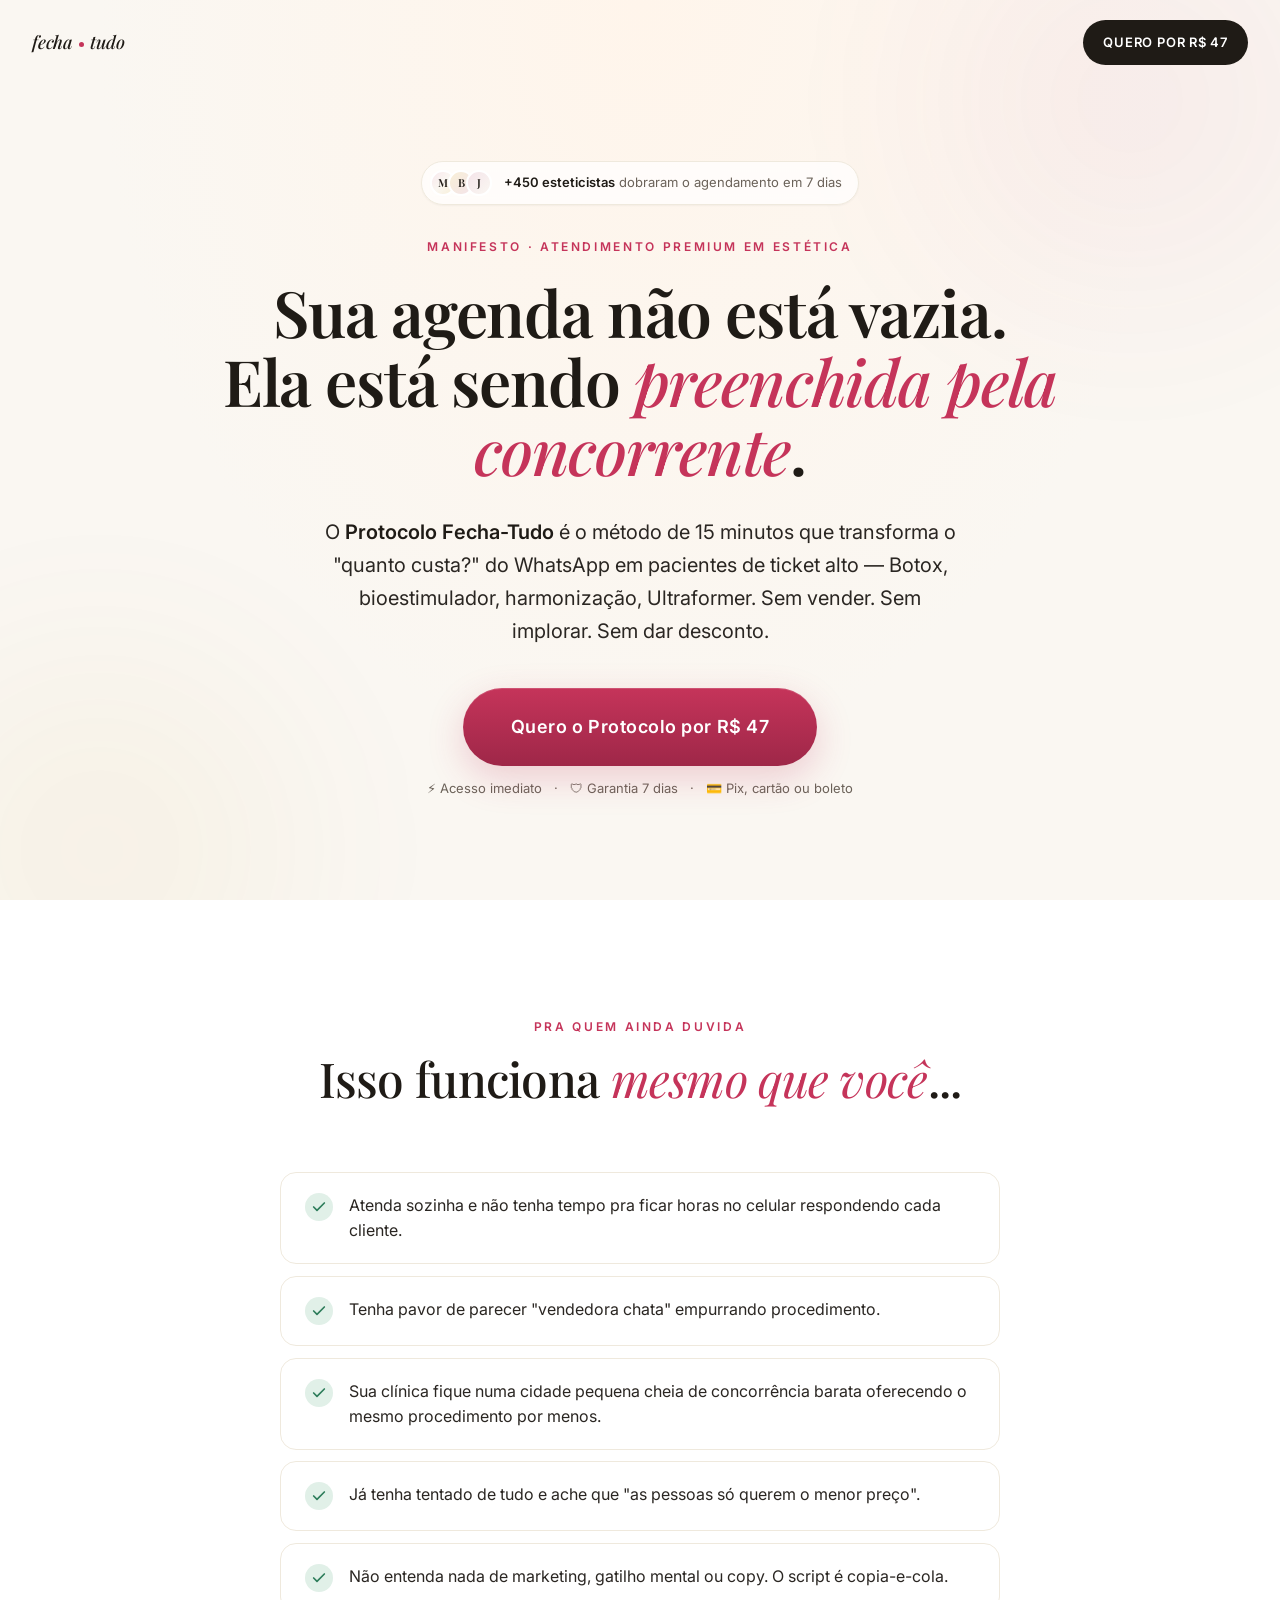
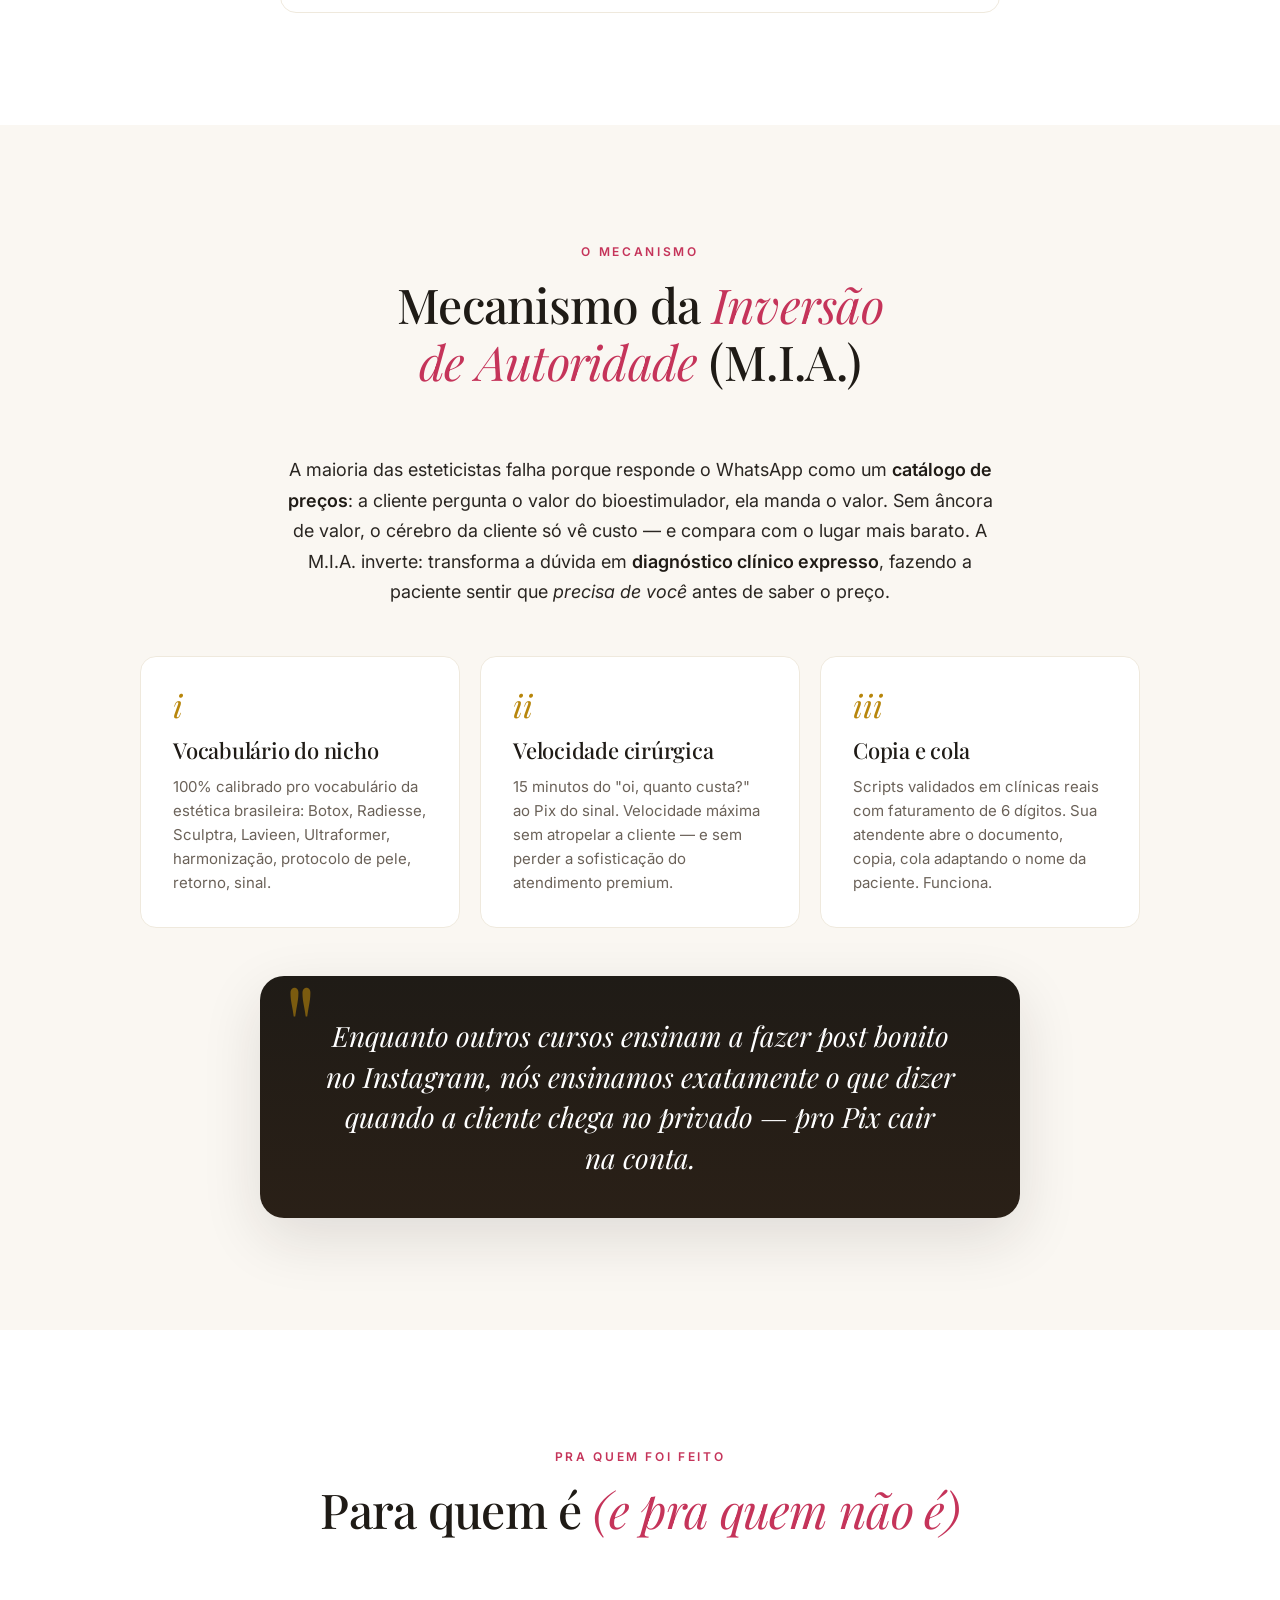
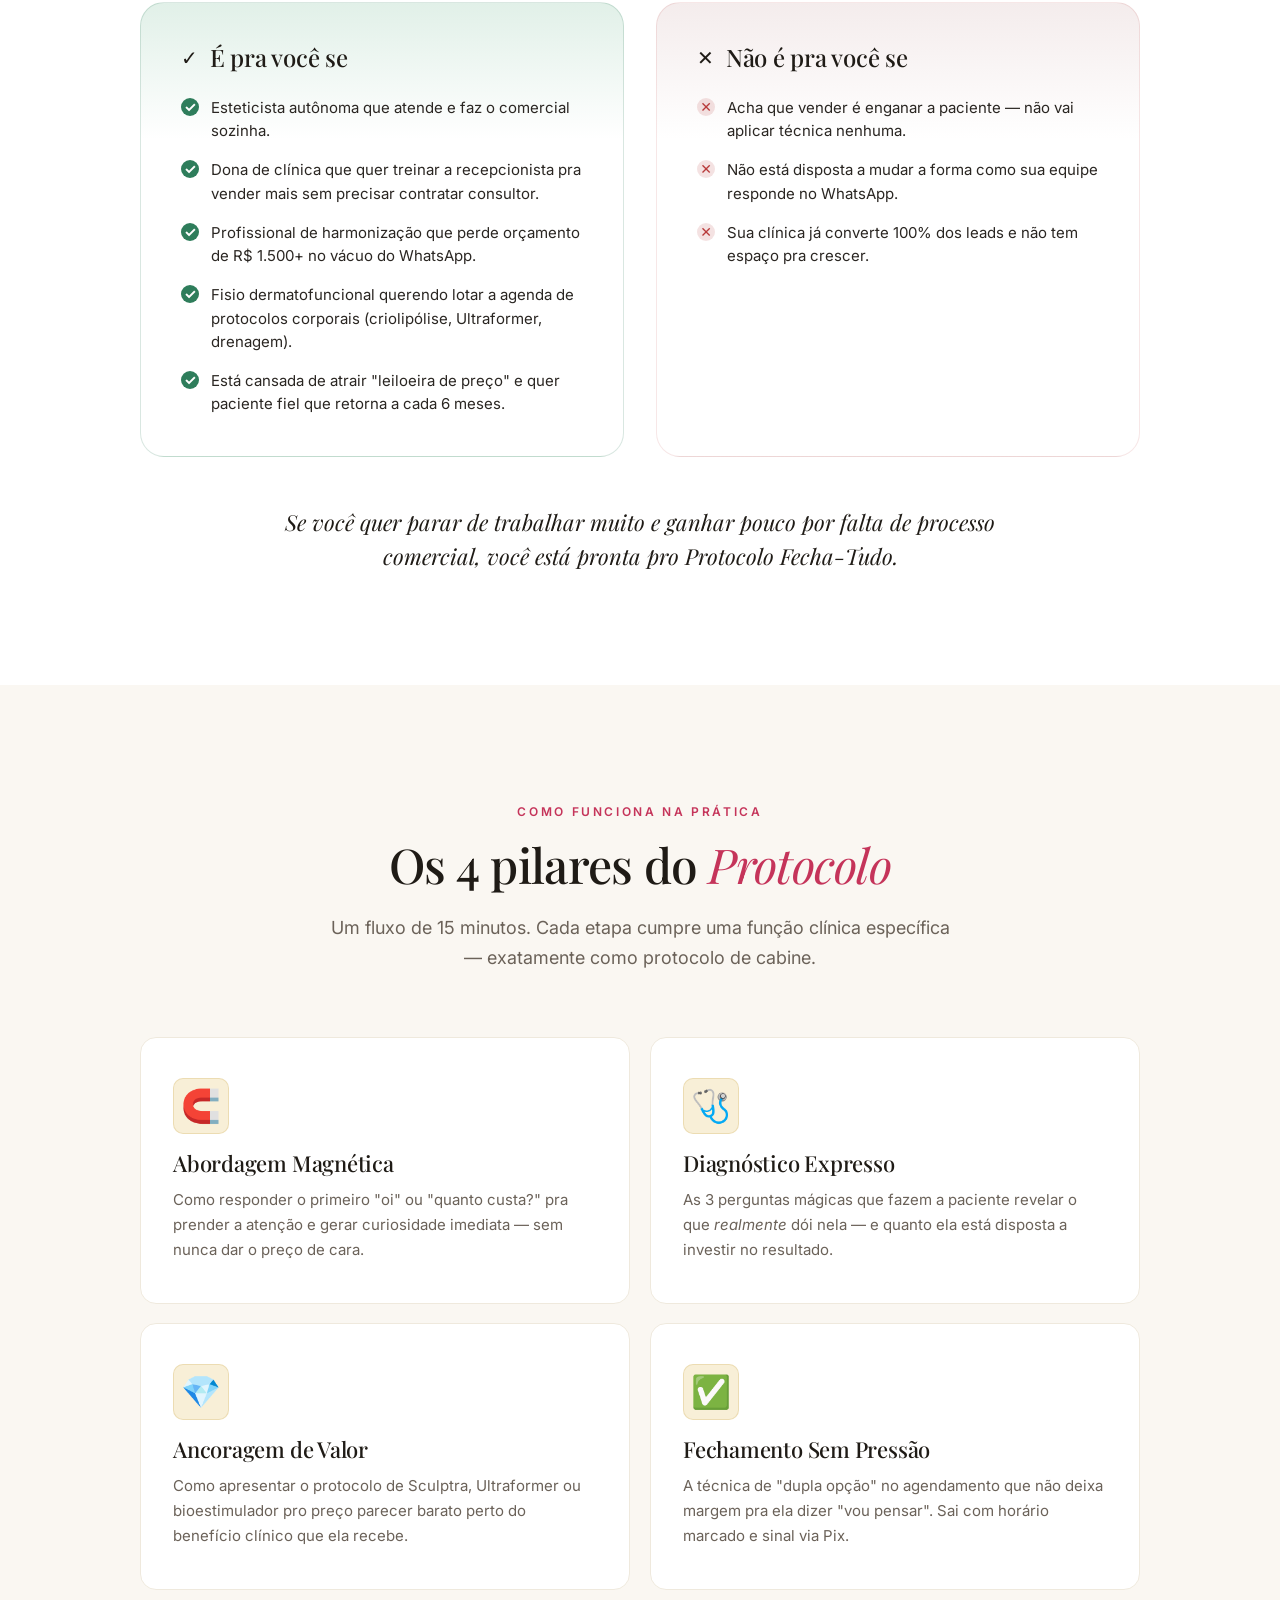
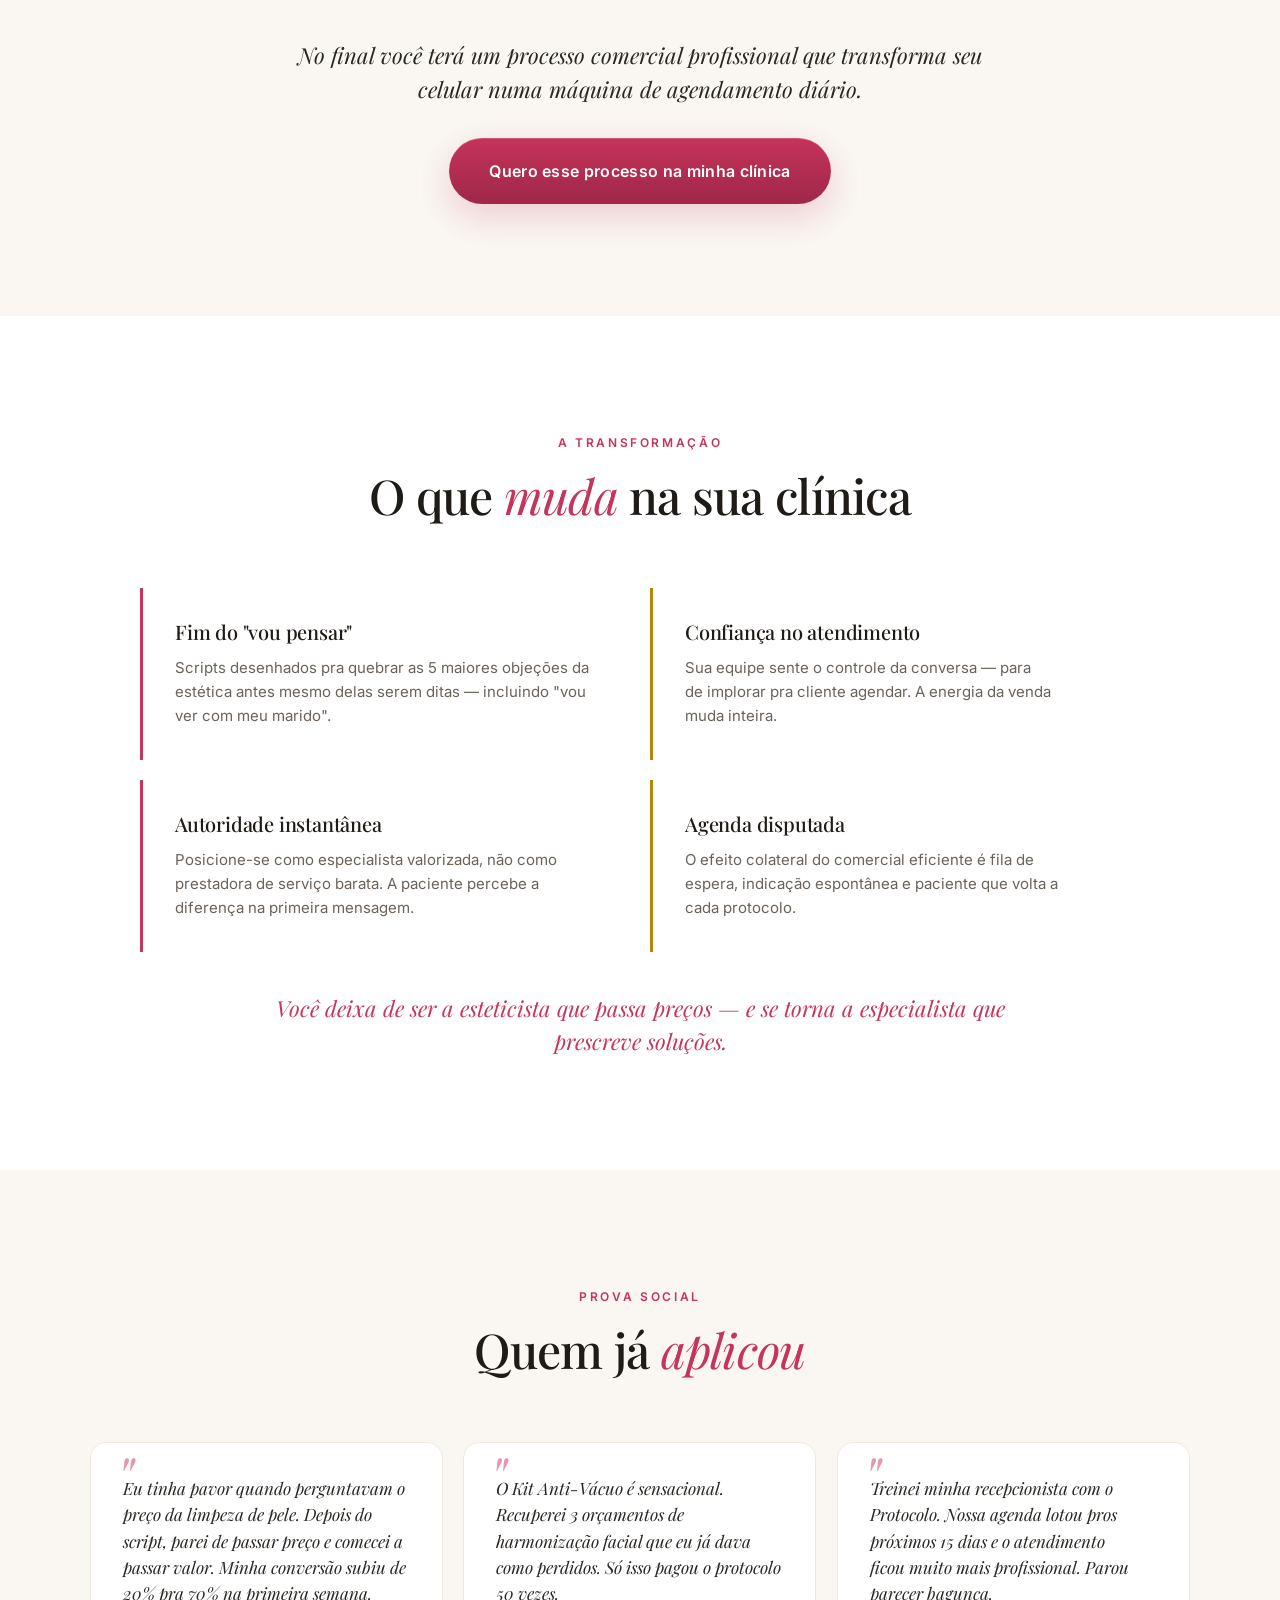
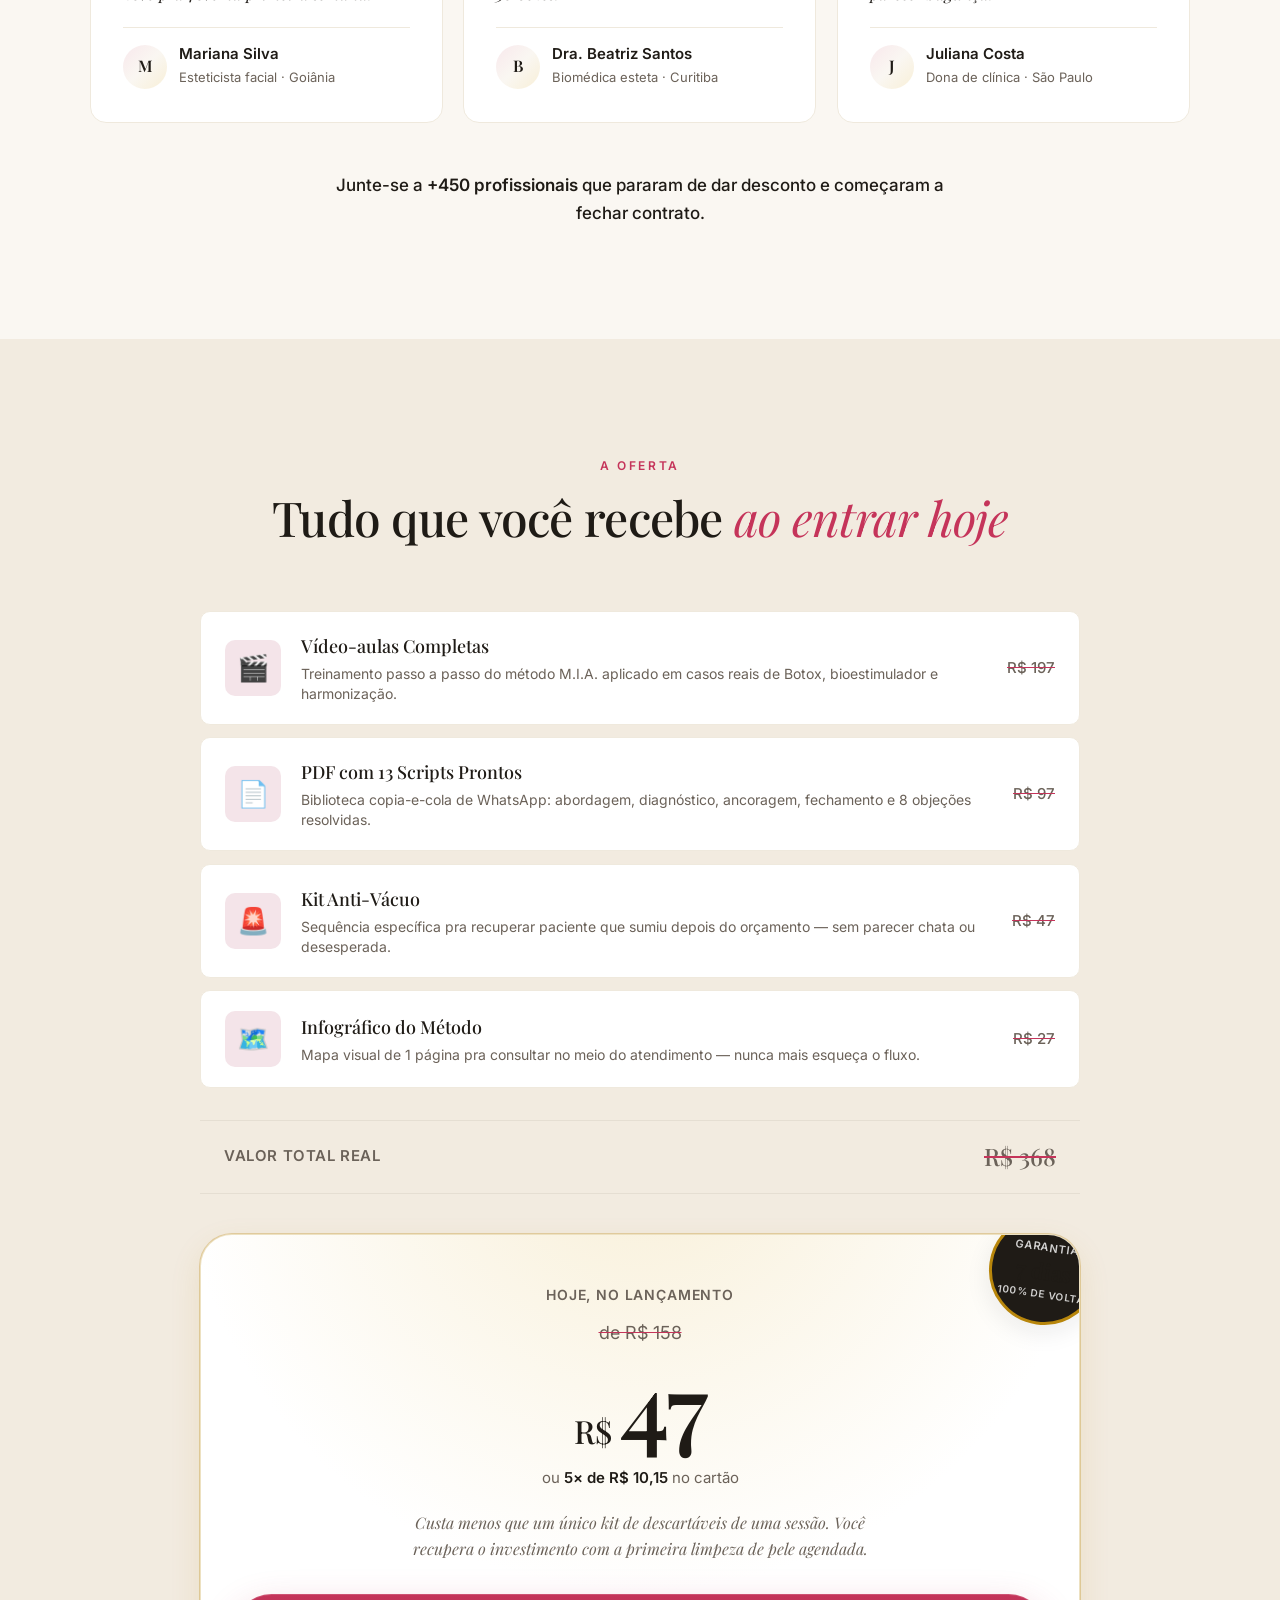
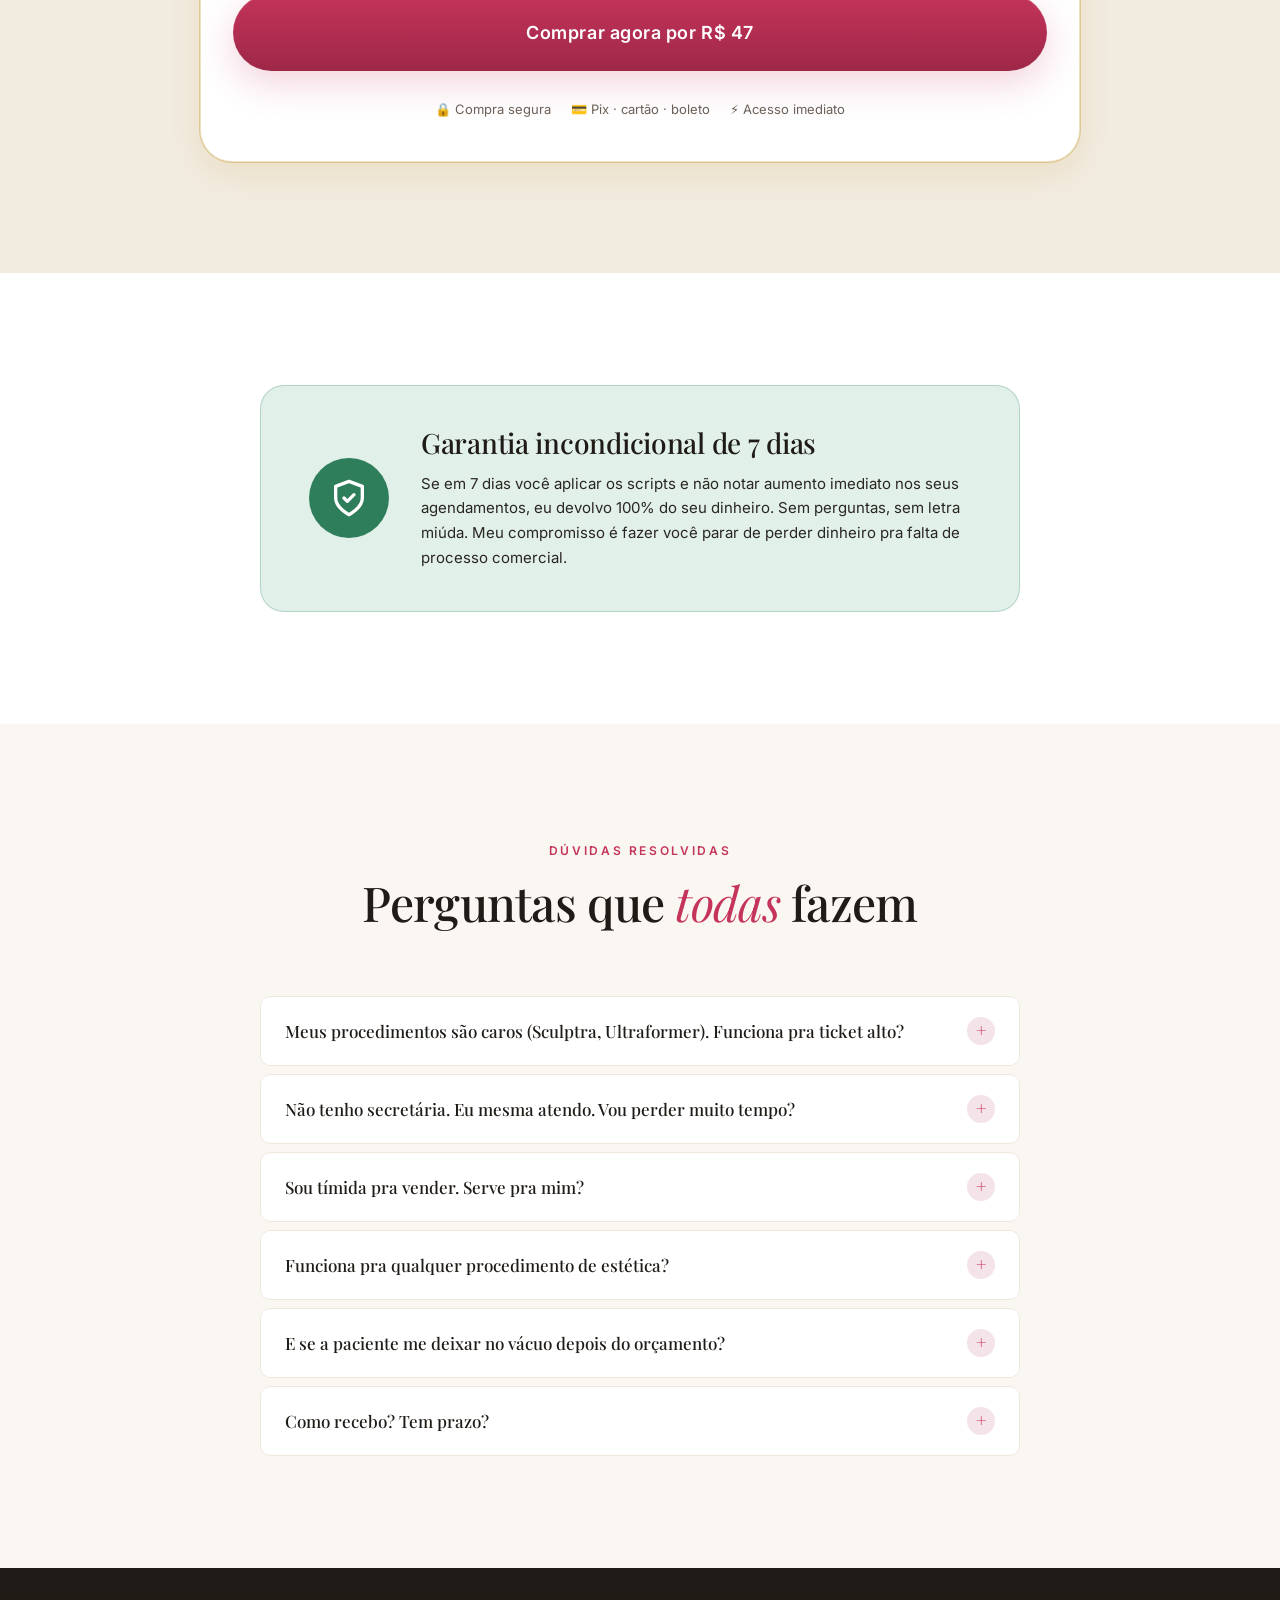
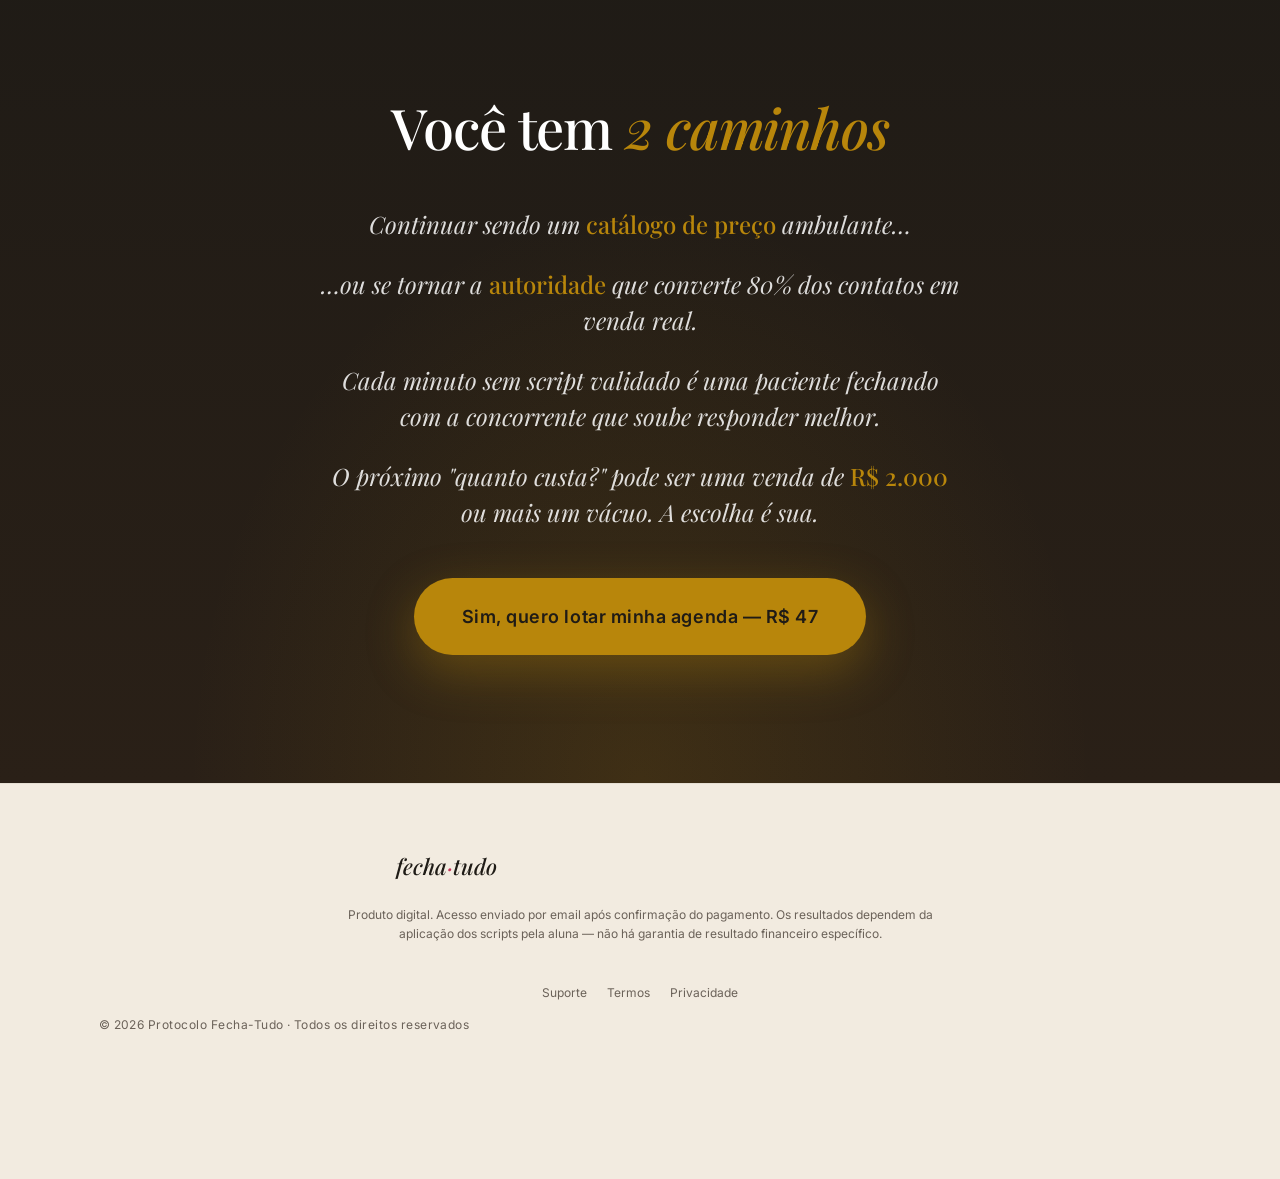
==== commit 29944837: "feat(rebrand): sistema unificado estetica premium + 7 paginas A/B com copies distintas - Design syst" ====
--- a/index.html
+++ b/index.html
@@ -3,9 +3,10 @@
 <head>
   <meta charset="UTF-8">
   <meta name="viewport" content="width=device-width, initial-scale=1.0">
+  <meta name="theme-color" content="#FAF7F2">
   <meta name="facebook-domain-verification" content="687871xtxjxb3hsj62wcsln8fuzgxu" />
 
-  <!-- Meta Pixel -->
+  <!-- PIXEL/GTM AQUI -->
   <script>
   !function(f,b,e,v,n,t,s){if(f.fbq)return;n=f.fbq=function(){n.callMethod?
   n.callMethod.apply(n,arguments):n.queue.push(arguments)};
@@ -19,14 +20,17 @@
   </script>
   <noscript><img height="1" width="1" style="display:none" src="https://www.facebook.com/tr?id=1624871735228400&ev=PageView&noscript=1"/></noscript>
 
-  <title>Protocolo Fecha-Tudo — O Padrão M.A.C.A. para Clínicas de Estética</title>
-  <meta name="description" content="O documento operacional que sua clínica abre amanhã, copia o script, e usa na próxima conversa do WhatsApp. Sem curso, sem treinamento, sem improviso.">
+  <title>Protocolo Fecha-Tudo — O Script de 15min para Clínicas de Estética</title>
+  <meta name="description" content="O método que transforma o 'quanto custa?' do WhatsApp em pacientes de ticket alto. Para esteticistas, biomédicas estetas, donas de clínica e fisios dermatofuncionais. R$ 47, acesso imediato, 7 dias de garantia.">
+  <meta property="og:title" content="Protocolo Fecha-Tudo — O Script de 15min para Clínicas de Estética">
+  <meta property="og:description" content="Pare de perder pacientes de Botox, bioestimulador e harmonização para a concorrente. 13 scripts + 4 pilares MIA. R$ 47.">
+  <meta property="og:type" content="website">
 
   <link rel="preconnect" href="https://fonts.googleapis.com">
   <link rel="preconnect" href="https://fonts.gstatic.com" crossorigin>
+  <link rel="stylesheet" href="https://fonts.googleapis.com/css2?family=Inter:wght@400;500;600;700&family=Playfair+Display:ital,wght@0,400;0,500;0,600;0,700;1,400;1,500;1,600&display=swap">
 
   <link rel="stylesheet" href="/assets/css/tokens.css">
-  <link rel="stylesheet" href="/assets/css/themes/boutique.css">
   <link rel="stylesheet" href="/assets/css/base.css">
   <link rel="stylesheet" href="/assets/css/components.css">
   <script src="/assets/js/site.js" defer></script>
@@ -34,156 +38,414 @@
 <body>
 
 <header class="site-header">
-  <a href="#" class="header-logo">fecha·tudo</a>
-  <a href="#oferta" class="btn btn--header" onclick="PFT.trackViewContent()">Garantir acesso</a>
+  <a href="/" class="header-logo" aria-label="Protocolo Fecha-Tudo">fecha<span class="header-logo__dot"></span>tudo</a>
+  <a href="#oferta" class="btn btn--header" data-event="cta_click" data-position="header" onclick="PFT.trackViewContent()">Quero por R$ 47</a>
 </header>
 
 <main>
 
-  <!-- ═══════ HERO ═══════ -->
+  <!-- ═══════ HERO · MANIFESTO ═══════ -->
   <section class="hero" id="hero">
-    <p class="eyebrow hero__eyebrow">MÉTODO M.A.C.A. · PARA CLÍNICAS DE ESTÉTICA</p>
-    <h1 class="hero__headline">
-      Sua clínica não tem problema de tráfego.<br>
-      Tem <strong style="color:var(--accent);font-style:italic;font-weight:400;">conversa que morre</strong> antes do agendamento.
-    </h1>
-    <p class="hero__sub">
-      O Protocolo Fecha-Tudo é o documento operacional que sua equipe abre amanhã, copia o script, e usa na próxima conversa do WhatsApp. Sem curso. Sem treinamento. Sem improviso.
+    <div class="hero__bg-orb hero__bg-orb--rose" aria-hidden="true"></div>
+    <div class="hero__bg-orb hero__bg-orb--gold" aria-hidden="true"></div>
+    <div class="hero__inner">
+      <div class="hero__proof reveal">
+        <div class="hero__proof-stack" aria-hidden="true">
+          <span>M</span><span>B</span><span>J</span>
+        </div>
+        <span><strong>+450 esteticistas</strong> dobraram o agendamento em 7 dias</span>
+      </div>
+      <p class="eyebrow eyebrow--center hero__eyebrow">Manifesto · Atendimento Premium em Estética</p>
+      <h1 class="hero__headline">
+        Sua agenda não está vazia.<br>
+        Ela está sendo <em>preenchida pela concorrente</em>.
+      </h1>
+      <p class="hero__sub">
+        O <strong>Protocolo Fecha-Tudo</strong> é o método de 15 minutos que transforma o "quanto custa?" do WhatsApp em pacientes de ticket alto — Botox, bioestimulador, harmonização, Ultraformer. Sem vender. Sem implorar. Sem dar desconto.
+      </p>
+      <div class="hero__cta-row">
+        <a href="#oferta" class="btn btn--cta btn--cta--xl" data-event="cta_click" data-position="hero" aria-label="Quero o protocolo por R$ 47">
+          Quero o Protocolo por R$ 47
+        </a>
+        <p class="hero__micro">
+          <span>⚡ Acesso imediato</span>
+          <span>·</span>
+          <span>🛡 Garantia 7 dias</span>
+          <span>·</span>
+          <span>💳 Pix, cartão ou boleto</span>
+        </p>
+      </div>
+    </div>
+  </section>
+
+  <!-- ═══════ PROMESSA · isso funciona mesmo que você... ═══════ -->
+  <section class="section section--alt" id="promessa">
+    <div class="section__head">
+      <p class="eyebrow eyebrow--center">Pra quem ainda duvida</p>
+      <h2 class="section__title">Isso funciona <em>mesmo que você</em>...</h2>
+    </div>
+    <div class="promessa">
+      <ul class="promessa__list">
+        <li class="promessa__item reveal">
+          <span class="promessa__check"><svg viewBox="0 0 24 24"><path d="M20 6L9 17l-5-5" stroke-linecap="round" stroke-linejoin="round"/></svg></span>
+          <span class="promessa__text">Atenda sozinha e não tenha tempo pra ficar horas no celular respondendo cada cliente.</span>
+        </li>
+        <li class="promessa__item reveal rd1">
+          <span class="promessa__check"><svg viewBox="0 0 24 24"><path d="M20 6L9 17l-5-5" stroke-linecap="round" stroke-linejoin="round"/></svg></span>
+          <span class="promessa__text">Tenha pavor de parecer "vendedora chata" empurrando procedimento.</span>
+        </li>
+        <li class="promessa__item reveal rd2">
+          <span class="promessa__check"><svg viewBox="0 0 24 24"><path d="M20 6L9 17l-5-5" stroke-linecap="round" stroke-linejoin="round"/></svg></span>
+          <span class="promessa__text">Sua clínica fique numa cidade pequena cheia de concorrência barata oferecendo o mesmo procedimento por menos.</span>
+        </li>
+        <li class="promessa__item reveal rd3">
+          <span class="promessa__check"><svg viewBox="0 0 24 24"><path d="M20 6L9 17l-5-5" stroke-linecap="round" stroke-linejoin="round"/></svg></span>
+          <span class="promessa__text">Já tenha tentado de tudo e ache que "as pessoas só querem o menor preço".</span>
+        </li>
+        <li class="promessa__item reveal rd4">
+          <span class="promessa__check"><svg viewBox="0 0 24 24"><path d="M20 6L9 17l-5-5" stroke-linecap="round" stroke-linejoin="round"/></svg></span>
+          <span class="promessa__text">Não entenda nada de marketing, gatilho mental ou copy. O script é copia-e-cola.</span>
+        </li>
+      </ul>
+    </div>
+  </section>
+
+  <!-- ═══════ MECANISMO · MIA ═══════ -->
+  <section class="section" id="mecanismo">
+    <div class="section__head">
+      <p class="eyebrow eyebrow--center">O Mecanismo</p>
+      <h2 class="section__title">Mecanismo da <em>Inversão de Autoridade</em> (M.I.A.)</h2>
+    </div>
+    <div class="mia">
+      <p class="mia__lead reveal">
+        A maioria das esteticistas falha porque responde o WhatsApp como um <strong>catálogo de preços</strong>: a cliente pergunta o valor do bioestimulador, ela manda o valor. Sem âncora de valor, o cérebro da cliente só vê custo — e compara com o lugar mais barato. A M.I.A. inverte: transforma a dúvida em <strong>diagnóstico clínico expresso</strong>, fazendo a paciente sentir que <em>precisa de você</em> antes de saber o preço.
+      </p>
+      <div class="mia__pillars">
+        <article class="pillar reveal">
+          <div class="pillar__num">i</div>
+          <h3 class="pillar__title">Vocabulário do nicho</h3>
+          <p class="pillar__desc">100% calibrado pro vocabulário da estética brasileira: Botox, Radiesse, Sculptra, Lavieen, Ultraformer, harmonização, protocolo de pele, retorno, sinal.</p>
+        </article>
+        <article class="pillar reveal rd1">
+          <div class="pillar__num">ii</div>
+          <h3 class="pillar__title">Velocidade cirúrgica</h3>
+          <p class="pillar__desc">15 minutos do "oi, quanto custa?" ao Pix do sinal. Velocidade máxima sem atropelar a cliente — e sem perder a sofisticação do atendimento premium.</p>
+        </article>
+        <article class="pillar reveal rd2">
+          <div class="pillar__num">iii</div>
+          <h3 class="pillar__title">Copia e cola</h3>
+          <p class="pillar__desc">Scripts validados em clínicas reais com faturamento de 6 dígitos. Sua atendente abre o documento, copia, cola adaptando o nome da paciente. Funciona.</p>
+        </article>
+      </div>
+      <blockquote class="mia__quote reveal">
+        <p>Enquanto outros cursos ensinam a fazer post bonito no Instagram, nós ensinamos exatamente o que dizer quando a cliente chega no privado — pro Pix cair na conta.</p>
+      </blockquote>
+    </div>
+  </section>
+
+  <!-- ═══════ PÚBLICO IDEAL ═══════ -->
+  <section class="section section--alt" id="publico">
+    <div class="section__head">
+      <p class="eyebrow eyebrow--center">Pra quem foi feito</p>
+      <h2 class="section__title">Para quem é <em>(e pra quem não é)</em></h2>
+    </div>
+    <div class="publico">
+      <div class="publico__col publico__col--sim reveal">
+        <h3 class="publico__title"><span class="publico__icon">✓</span> É pra você se</h3>
+        <ul class="publico__list">
+          <li class="publico__item"><span class="publico__item-mark">✓</span> Esteticista autônoma que atende e faz o comercial sozinha.</li>
+          <li class="publico__item"><span class="publico__item-mark">✓</span> Dona de clínica que quer treinar a recepcionista pra vender mais sem precisar contratar consultor.</li>
+          <li class="publico__item"><span class="publico__item-mark">✓</span> Profissional de harmonização que perde orçamento de R$ 1.500+ no vácuo do WhatsApp.</li>
+          <li class="publico__item"><span class="publico__item-mark">✓</span> Fisio dermatofuncional querendo lotar a agenda de protocolos corporais (criolipólise, Ultraformer, drenagem).</li>
+          <li class="publico__item"><span class="publico__item-mark">✓</span> Está cansada de atrair "leiloeira de preço" e quer paciente fiel que retorna a cada 6 meses.</li>
+        </ul>
+      </div>
+      <div class="publico__col publico__col--nao reveal rd1">
+        <h3 class="publico__title"><span class="publico__icon">✕</span> Não é pra você se</h3>
+        <ul class="publico__list">
+          <li class="publico__item"><span class="publico__item-mark">✕</span> Acha que vender é enganar a paciente — não vai aplicar técnica nenhuma.</li>
+          <li class="publico__item"><span class="publico__item-mark">✕</span> Não está disposta a mudar a forma como sua equipe responde no WhatsApp.</li>
+          <li class="publico__item"><span class="publico__item-mark">✕</span> Sua clínica já converte 100% dos leads e não tem espaço pra crescer.</li>
+        </ul>
+      </div>
+    </div>
+    <p class="publico__close reveal">
+      Se você quer parar de trabalhar muito e ganhar pouco por falta de processo comercial, você está pronta pro Protocolo Fecha-Tudo.
     </p>
   </section>
 
-  <!-- ═══════ DIAGNÓSTICO ═══════ -->
-  <section class="section" id="diagnostico">
-    <div class="container container--narrow prose">
-      <p class="reveal">São quinze conversas por semana que travam no preço. Multiplica por 4 semanas. Multiplica pelo seu ticket médio.</p>
-      <p class="reveal">É o salário de uma recepcionista que está saindo pelo ralo do WhatsApp — e ninguém vê acontecer porque acontece em silêncio, no privado, depois do "quanto custa?".</p>
-      <p class="reveal">A culpa não é da sua atendente. <span class="em">É da sequência em que ela apresenta a informação.</span> Quando o número chega antes do contexto, o cérebro da cliente não tem âncora pra avaliar. A única coisa que ela faz é comparar com a opção mais barata que conhece. E sua clínica perde antes de ter chance de mostrar diferencial.</p>
-    </div>
-  </section>
-
-  <!-- ═══════ MECANISMO ═══════ -->
-  <section class="section" id="mecanismo">
-    <h2 class="section__title reveal">Não foi o preço. Foi a ordem.</h2>
-    <p class="section__sub reveal">Veja como a mesma conversa muda completamente dependendo da sequência.</p>
-
-    <div class="mecanismo-grid">
-      <div class="timeline-col timeline-col--sem">
-        <div class="timeline-label reveal">Sem protocolo</div>
-        <div class="timeline-step reveal rd1"><div class="timeline-dot"></div><span class="timeline-text">Pergunta chega</span></div>
-        <div class="timeline-step reveal rd2"><div class="timeline-dot"></div><span class="timeline-text">Preço enviado direto</span></div>
-        <div class="timeline-step reveal rd3"><div class="timeline-dot"></div><span class="timeline-text">…silêncio</span></div>
-      </div>
-
-      <div class="timeline-col timeline-col--com">
-        <div class="timeline-label reveal">Com protocolo</div>
-        <div class="timeline-step reveal rd1"><div class="timeline-dot"></div><span class="timeline-text">Pergunta chega</span></div>
-        <div class="timeline-step reveal rd2"><div class="timeline-dot"></div><span class="timeline-text">Diagnóstico da queixa</span></div>
-        <div class="timeline-step reveal rd3"><div class="timeline-dot"></div><span class="timeline-text">Âncora de valor</span></div>
-        <div class="timeline-step reveal rd4"><div class="timeline-dot"></div><span class="timeline-text">Preço apresentado</span></div>
-        <div class="timeline-step reveal rd5"><div class="timeline-dot"></div><span class="timeline-text">Horário oferecido</span></div>
-        <div class="timeline-step reveal rd6"><div class="timeline-dot"></div><span class="timeline-text">Sinal confirmado</span></div>
-      </div>
-    </div>
-  </section>
-
-  <!-- ═══════ PROTOCOLO M.A.C.A. ═══════ -->
-  <section class="section" id="protocolo">
-    <h2 class="section__title reveal">O método M.A.C.A.</h2>
-    <p class="section__sub reveal">Quatro movimentos. Quinze minutos. Do primeiro "oi" ao Pix confirmado.</p>
-
-    <div class="protocolo-grid">
-      <div class="card protocolo-card reveal">
-        <span class="card-numeral">I</span>
-        <span class="badge card-step-badge">Min 1–3</span>
-        <div class="card-name">Mapeamento de Dor</div>
-        <p class="card-desc">"Ela verbaliza o que incomoda antes de qualquer preço entrar."</p>
-      </div>
-      <div class="card protocolo-card reveal rd1">
-        <span class="card-numeral">II</span>
-        <span class="badge card-step-badge">Min 4–7</span>
-        <div class="card-name">Ancoragem de Valor</div>
-        <p class="card-desc">"O investimento chega depois da dor — nunca antes."</p>
-      </div>
-      <div class="card protocolo-card reveal rd2">
-        <span class="card-numeral">III</span>
-        <span class="badge card-step-badge">Min 8–11</span>
-        <div class="card-name">Comando de Escassez</div>
-        <p class="card-desc">"Dois horários específicos em vez de 'minha agenda tá aberta'."</p>
-      </div>
-      <div class="card protocolo-card reveal rd3">
-        <span class="card-numeral">IV</span>
-        <span class="badge card-step-badge">Min 12–15</span>
-        <div class="card-name">Agendamento Blindado</div>
-        <p class="card-desc">"Sinal via Pix. Sequência de lembretes. Ela aparece."</p>
-      </div>
-    </div>
-  </section>
-
-  <!-- ═══════ INCLUSO ═══════ -->
-  <section class="section" id="incluso">
-    <div class="container container--narrow">
-      <h2 class="section__title reveal" style="text-align:left;">O que sua clínica recebe</h2>
-      <ul class="list-check">
-        <li class="list-check__item reveal"><span class="list-check__icon"><svg viewBox="0 0 24 24"><path d="M20 6L9 17l-5-5" stroke-linecap="round" stroke-linejoin="round"/></svg></span><span class="list-check__text">13 scripts completos pra sua equipe seguir sem improviso</span></li>
-        <li class="list-check__item reveal"><span class="list-check__icon"><svg viewBox="0 0 24 24"><path d="M20 6L9 17l-5-5" stroke-linecap="round" stroke-linejoin="round"/></svg></span><span class="list-check__text">Aberturas pra cliente nova + reativação de quem sumiu</span></li>
-        <li class="list-check__item reveal"><span class="list-check__icon"><svg viewBox="0 0 24 24"><path d="M20 6L9 17l-5-5" stroke-linecap="round" stroke-linejoin="round"/></svg></span><span class="list-check__text">Diagnóstico + ancoragem na sequência exata</span></li>
-        <li class="list-check__item reveal"><span class="list-check__icon"><svg viewBox="0 0 24 24"><path d="M20 6L9 17l-5-5" stroke-linecap="round" stroke-linejoin="round"/></svg></span><span class="list-check__text">Resposta pronta pra 8 objeções: "tá caro", "vou pensar", "vou ver com meu marido", "tô sem dinheiro agora", "pesquisei outro lugar", "vai doer?", "já fiz e não gostei", "faz desconto?"</span></li>
-        <li class="list-check__item reveal"><span class="list-check__icon"><svg viewBox="0 0 24 24"><path d="M20 6L9 17l-5-5" stroke-linecap="round" stroke-linejoin="round"/></svg></span><span class="list-check__text">Confirmação de agendamento com sinal via Pix</span></li>
-        <li class="list-check__item reveal"><span class="list-check__icon"><svg viewBox="0 0 24 24"><path d="M20 6L9 17l-5-5" stroke-linecap="round" stroke-linejoin="round"/></svg></span><span class="list-check__text">3 lembretes anti no-show que reduzem cancelamento</span></li>
-        <li class="list-check__item reveal"><span class="list-check__icon"><svg viewBox="0 0 24 24"><path d="M20 6L9 17l-5-5" stroke-linecap="round" stroke-linejoin="round"/></svg></span><span class="list-check__text">Kit Anti-Vácuo: 5 scripts pra reativar conversa que travou</span></li>
-        <li class="list-check__item reveal"><span class="list-check__icon"><svg viewBox="0 0 24 24"><path d="M20 6L9 17l-5-5" stroke-linecap="round" stroke-linejoin="round"/></svg></span><span class="list-check__text">Reativação de pacientes inativas há 6 meses ou 1 ano</span></li>
-        <li class="list-check__item reveal"><span class="list-check__icon"><svg viewBox="0 0 24 24"><path d="M20 6L9 17l-5-5" stroke-linecap="round" stroke-linejoin="round"/></svg></span><span class="list-check__text">Guia de Respostas Rápidas no WhatsApp Business pra equipe configurar em 10min</span></li>
-      </ul>
-    </div>
-  </section>
-
-  <!-- ═══════ PARA QUEM ═══════ -->
-  <section class="section" id="para-quem">
-    <h2 class="section__title reveal">Pra quem é (e pra quem não é)</h2>
-    <div class="para-quem-grid">
-      <div class="para-quem-col para-quem-col--sim reveal">
-        <h3>Funciona pra sua clínica se:</h3>
-        <ul>
-          <li>Sua equipe responde no WhatsApp e você sente que perde venda no privado</li>
-          <li>Atendentes diferentes dão respostas diferentes pra mesma pergunta</li>
-          <li>Agenda fura porque ninguém cobra sinal</li>
-          <li>Você quer padronizar atendimento sem fazer treinamento longo</li>
-        </ul>
-      </div>
-      <div class="para-quem-col para-quem-col--nao reveal rd1">
-        <h3>Não é pra você se:</h3>
-        <ul>
-          <li>Já tem um SOP de atendimento documentado e funcionando</li>
-          <li>Prefere comprar sistema/software de WhatsApp automatizado</li>
-          <li>Procura curso em vídeo ou consultoria 1:1</li>
-        </ul>
-      </div>
-    </div>
-  </section>
-
-  <!-- ═══════ OFERTA ═══════ -->
-  <section class="oferta" id="oferta">
-    <div class="reveal">
-      <span class="badge">ACESSO IMEDIATO · DOCUMENTO</span>
-      <p class="oferta-preco">R$ 14,99</p>
-      <p class="oferta-acesso">acesso permanente — sem mensalidade</p>
-    </div>
-    <p class="oferta-contexto reveal">Uma única venda recuperada paga o protocolo 25 vezes.<br>Na próxima conversa, sua clínica já tá no lucro.</p>
-    <div class="reveal">
-      <a href="https://checkout.ticto.app/OCC46FBCB" class="btn btn--cta" onclick="PFT.trackInitiateCheckout()">Quero o protocolo da minha clínica</a>
-    </div>
-    <p class="oferta-pagamento reveal">Pix, cartão ou boleto — acesso liberado em minutos.</p>
-    <p class="oferta-garantia reveal">
-      <svg viewBox="0 0 24 24"><path d="M12 22s8-4 8-10V5l-8-3-8 3v7c0 6 8 10 8 10z" stroke-linecap="round" stroke-linejoin="round"/></svg>
-      7 dias de garantia incondicional
+  <!-- ═══════ PILARES · COMO FUNCIONA ═══════ -->
+  <section class="section" id="como-funciona">
+    <div class="section__head">
+      <p class="eyebrow eyebrow--center">Como funciona na prática</p>
+      <h2 class="section__title">Os 4 pilares do <em>Protocolo</em></h2>
+      <p class="section__sub">Um fluxo de 15 minutos. Cada etapa cumpre uma função clínica específica — exatamente como protocolo de cabine.</p>
+    </div>
+    <div class="pilares">
+      <article class="pilar-card reveal">
+        <div class="pilar-card__icon">🧲</div>
+        <h3 class="pilar-card__title">Abordagem Magnética</h3>
+        <p class="pilar-card__desc">Como responder o primeiro "oi" ou "quanto custa?" pra prender a atenção e gerar curiosidade imediata — sem nunca dar o preço de cara.</p>
+      </article>
+      <article class="pilar-card reveal rd1">
+        <div class="pilar-card__icon">🩺</div>
+        <h3 class="pilar-card__title">Diagnóstico Expresso</h3>
+        <p class="pilar-card__desc">As 3 perguntas mágicas que fazem a paciente revelar o que <em>realmente</em> dói nela — e quanto ela está disposta a investir no resultado.</p>
+      </article>
+      <article class="pilar-card reveal rd2">
+        <div class="pilar-card__icon">💎</div>
+        <h3 class="pilar-card__title">Ancoragem de Valor</h3>
+        <p class="pilar-card__desc">Como apresentar o protocolo de Sculptra, Ultraformer ou bioestimulador pro preço parecer barato perto do benefício clínico que ela recebe.</p>
+      </article>
+      <article class="pilar-card reveal rd3">
+        <div class="pilar-card__icon">✅</div>
+        <h3 class="pilar-card__title">Fechamento Sem Pressão</h3>
+        <p class="pilar-card__desc">A técnica de "dupla opção" no agendamento que não deixa margem pra ela dizer "vou pensar". Sai com horário marcado e sinal via Pix.</p>
+      </article>
+    </div>
+    <p class="pilares__close reveal">
+      No final você terá um processo comercial profissional que transforma seu celular numa máquina de agendamento diário.
     </p>
+    <div class="text-center reveal">
+      <a href="#oferta" class="btn btn--cta" data-event="cta_click" data-position="pilares">Quero esse processo na minha clínica</a>
+    </div>
+  </section>
+
+  <!-- ═══════ BENEFÍCIOS ═══════ -->
+  <section class="section section--alt" id="beneficios">
+    <div class="section__head">
+      <p class="eyebrow eyebrow--center">A transformação</p>
+      <h2 class="section__title">O que <em>muda</em> na sua clínica</h2>
+    </div>
+    <div class="beneficios">
+      <article class="beneficio reveal">
+        <h3 class="beneficio__title">Fim do "vou pensar"</h3>
+        <p class="beneficio__desc">Scripts desenhados pra quebrar as 5 maiores objeções da estética antes mesmo delas serem ditas — incluindo "vou ver com meu marido".</p>
+      </article>
+      <article class="beneficio reveal rd1">
+        <h3 class="beneficio__title">Confiança no atendimento</h3>
+        <p class="beneficio__desc">Sua equipe sente o controle da conversa — para de implorar pra cliente agendar. A energia da venda muda inteira.</p>
+      </article>
+      <article class="beneficio reveal rd2">
+        <h3 class="beneficio__title">Autoridade instantânea</h3>
+        <p class="beneficio__desc">Posicione-se como especialista valorizada, não como prestadora de serviço barata. A paciente percebe a diferença na primeira mensagem.</p>
+      </article>
+      <article class="beneficio reveal rd3">
+        <h3 class="beneficio__title">Agenda disputada</h3>
+        <p class="beneficio__desc">O efeito colateral do comercial eficiente é fila de espera, indicação espontânea e paciente que volta a cada protocolo.</p>
+      </article>
+    </div>
+    <p class="beneficios__close reveal">
+      Você deixa de ser a esteticista que <em>passa preços</em> — e se torna a especialista que <em>prescreve soluções</em>.
+    </p>
+  </section>
+
+  <!-- ═══════ PROVA SOCIAL ═══════ -->
+  <section class="section" id="prova">
+    <div class="section__head">
+      <p class="eyebrow eyebrow--center">Prova Social</p>
+      <h2 class="section__title">Quem já <em>aplicou</em></h2>
+    </div>
+    <div class="depoimentos">
+      <article class="depoimento reveal">
+        <p class="depoimento__quote">Eu tinha pavor quando perguntavam o preço da limpeza de pele. Depois do script, parei de passar preço e comecei a passar valor. Minha conversão subiu de 20% pra 70% na primeira semana.</p>
+        <div class="depoimento__autor">
+          <div class="depoimento__avatar">M</div>
+          <div>
+            <span class="depoimento__nome">Mariana Silva</span>
+            <span class="depoimento__cargo">Esteticista facial · Goiânia</span>
+          </div>
+        </div>
+      </article>
+      <article class="depoimento reveal rd1">
+        <p class="depoimento__quote">O Kit Anti-Vácuo é sensacional. Recuperei 3 orçamentos de harmonização facial que eu já dava como perdidos. Só isso pagou o protocolo 50 vezes.</p>
+        <div class="depoimento__autor">
+          <div class="depoimento__avatar">B</div>
+          <div>
+            <span class="depoimento__nome">Dra. Beatriz Santos</span>
+            <span class="depoimento__cargo">Biomédica esteta · Curitiba</span>
+          </div>
+        </div>
+      </article>
+      <article class="depoimento reveal rd2">
+        <p class="depoimento__quote">Treinei minha recepcionista com o Protocolo. Nossa agenda lotou pros próximos 15 dias e o atendimento ficou muito mais profissional. Parou parecer bagunça.</p>
+        <div class="depoimento__autor">
+          <div class="depoimento__avatar">J</div>
+          <div>
+            <span class="depoimento__nome">Juliana Costa</span>
+            <span class="depoimento__cargo">Dona de clínica · São Paulo</span>
+          </div>
+        </div>
+      </article>
+    </div>
+    <p class="prova__anchor reveal">
+      Junte-se a <strong>+450 profissionais</strong> que pararam de dar desconto e começaram a fechar contrato.
+    </p>
+  </section>
+
+  <!-- ═══════ OFERTA · STACK + PREÇO ═══════ -->
+  <section class="section section--deep" id="oferta">
+    <div class="section__head">
+      <p class="eyebrow eyebrow--center">A oferta</p>
+      <h2 class="section__title">Tudo que você recebe <em>ao entrar hoje</em></h2>
+    </div>
+    <div class="oferta-wrap">
+      <div class="stack">
+        <div class="stack-item reveal">
+          <div class="stack-item__icon">🎬</div>
+          <div>
+            <div class="stack-item__title">Vídeo-aulas Completas</div>
+            <div class="stack-item__desc">Treinamento passo a passo do método M.I.A. aplicado em casos reais de Botox, bioestimulador e harmonização.</div>
+          </div>
+          <div class="stack-item__price">R$ 197</div>
+        </div>
+        <div class="stack-item reveal rd1">
+          <div class="stack-item__icon">📄</div>
+          <div>
+            <div class="stack-item__title">PDF com 13 Scripts Prontos</div>
+            <div class="stack-item__desc">Biblioteca copia-e-cola de WhatsApp: abordagem, diagnóstico, ancoragem, fechamento e 8 objeções resolvidas.</div>
+          </div>
+          <div class="stack-item__price">R$ 97</div>
+        </div>
+        <div class="stack-item reveal rd2">
+          <div class="stack-item__icon">🚨</div>
+          <div>
+            <div class="stack-item__title">Kit Anti-Vácuo</div>
+            <div class="stack-item__desc">Sequência específica pra recuperar paciente que sumiu depois do orçamento — sem parecer chata ou desesperada.</div>
+          </div>
+          <div class="stack-item__price">R$ 47</div>
+        </div>
+        <div class="stack-item reveal rd3">
+          <div class="stack-item__icon">🗺️</div>
+          <div>
+            <div class="stack-item__title">Infográfico do Método</div>
+            <div class="stack-item__desc">Mapa visual de 1 página pra consultar no meio do atendimento — nunca mais esqueça o fluxo.</div>
+          </div>
+          <div class="stack-item__price">R$ 27</div>
+        </div>
+      </div>
+
+      <div class="stack-total reveal">
+        <span class="stack-total__label">Valor total real</span>
+        <span class="stack-total__value">R$ 368</span>
+      </div>
+
+      <div class="preco-card reveal">
+        <div class="preco-card__selo" aria-label="Garantia 7 dias">
+          <span>Garantia</span>
+          <strong>7 dias</strong>
+          <small>100% de volta</small>
+        </div>
+        <div class="preco__pre">Hoje, no lançamento</div>
+        <div class="preco__de">de R$ 158</div>
+        <div class="preco__por">
+          <span class="preco__moeda">R$</span>
+          <span class="preco__valor">47</span>
+        </div>
+        <div class="preco__parcela">ou <strong>5× de R$ 10,15</strong> no cartão</div>
+        <p class="preco__contexto">
+          Custa menos que <em>um único kit de descartáveis</em> de uma sessão. Você recupera o investimento com a primeira limpeza de pele agendada.
+        </p>
+        <div class="preco__cta-row">
+          <a href="https://checkout.ticto.app/OCC46FBCB" class="btn btn--cta btn--cta--xl btn--cta--full" data-event="cta_click" data-position="preco" aria-label="Comprar agora por R$ 47">
+            Comprar agora por R$ 47
+          </a>
+          <div class="preco__selos">
+            <span>🔒 Compra segura</span>
+            <span>💳 Pix · cartão · boleto</span>
+            <span>⚡ Acesso imediato</span>
+          </div>
+        </div>
+      </div>
+    </div>
+  </section>
+
+  <!-- ═══════ GARANTIA ═══════ -->
+  <section class="section section--alt" id="garantia">
+    <div class="garantia reveal">
+      <div class="garantia__shield" aria-hidden="true">
+        <svg viewBox="0 0 24 24"><path d="M12 22s8-4 8-10V5l-8-3-8 3v7c0 6 8 10 8 10z" stroke-linecap="round" stroke-linejoin="round"/><path d="M9 12l2 2 4-4" stroke-linecap="round" stroke-linejoin="round"/></svg>
+      </div>
+      <div>
+        <h3 class="garantia__title">Garantia incondicional de 7 dias</h3>
+        <p class="garantia__text">Se em 7 dias você aplicar os scripts e não notar aumento imediato nos seus agendamentos, eu devolvo 100% do seu dinheiro. Sem perguntas, sem letra miúda. Meu compromisso é fazer você parar de perder dinheiro pra falta de processo comercial.</p>
+      </div>
+    </div>
+  </section>
+
+  <!-- ═══════ FAQ ═══════ -->
+  <section class="section" id="faq">
+    <div class="section__head">
+      <p class="eyebrow eyebrow--center">Dúvidas resolvidas</p>
+      <h2 class="section__title">Perguntas que <em>todas</em> fazem</h2>
+    </div>
+    <div class="faq">
+      <details class="faq__item reveal">
+        <summary class="faq__q">Meus procedimentos são caros (Sculptra, Ultraformer). Funciona pra ticket alto?<span class="faq__q-mark">+</span></summary>
+        <div class="faq__a">Sim — e foi desenhado justamente pra isso. O método tira o foco do preço e coloca no resultado clínico, fazendo a paciente desejar a transformação antes mesmo de saber o custo. Quanto mais alto o ticket, mais o protocolo se paga.</div>
+      </details>
+      <details class="faq__item reveal rd1">
+        <summary class="faq__q">Não tenho secretária. Eu mesma atendo. Vou perder muito tempo?<span class="faq__q-mark">+</span></summary>
+        <div class="faq__a">Pelo contrário. O método foca em produtividade: você filtra curiosa em 2 minutos e dedica os outros 13 só pra quem realmente tem potencial de compra. Você vai parar de "perder o dia" no WhatsApp.</div>
+      </details>
+      <details class="faq__item reveal rd2">
+        <summary class="faq__q">Sou tímida pra vender. Serve pra mim?<span class="faq__q-mark">+</span></summary>
+        <div class="faq__a">O script é literalmente copia-e-cola. Você não precisa ser vendedora nata — basta seguir o fluxo de pergunta e resposta. A venda acontece de forma natural porque a paciente é quem fala mais.</div>
+      </details>
+      <details class="faq__item reveal rd3">
+        <summary class="faq__q">Funciona pra qualquer procedimento de estética?<span class="faq__q-mark">+</span></summary>
+        <div class="faq__a">Sim — limpeza de pele, peeling, harmonização facial, bioestimuladores (Sculptra, Radiesse), Botox, Ultraformer, Lavieen, criolipólise, drenagem, protocolos corporais. A lógica de conversão é a mesma.</div>
+      </details>
+      <details class="faq__item reveal rd4">
+        <summary class="faq__q">E se a paciente me deixar no vácuo depois do orçamento?<span class="faq__q-mark">+</span></summary>
+        <div class="faq__a">Incluímos o <strong>Kit Anti-Vácuo</strong> — sequência específica pra trazer a pessoa de volta sem parecer chata ou desesperada. Reativa conversa morta com elegância.</div>
+      </details>
+      <details class="faq__item reveal rd5">
+        <summary class="faq__q">Como recebo? Tem prazo?<span class="faq__q-mark">+</span></summary>
+        <div class="faq__a">Acesso imediato após confirmação do pagamento (Pix cai em segundos). Você recebe email com login da área de membros — vídeo-aulas, PDFs e bônus liberados na hora. Acesso permanente, sem mensalidade.</div>
+      </details>
+    </div>
+  </section>
+
+  <!-- ═══════ FECHAMENTO ═══════ -->
+  <section class="fechamento" id="fechamento">
+    <div class="fechamento__inner">
+      <h2 class="fechamento__title">Você tem <em>2 caminhos</em></h2>
+      <div class="fechamento__lines">
+        <p class="fechamento__line reveal">Continuar sendo um <strong>catálogo de preço</strong> ambulante…</p>
+        <p class="fechamento__line reveal rd1">…ou se tornar a <strong>autoridade</strong> que converte 80% dos contatos em venda real.</p>
+        <p class="fechamento__line reveal rd2">Cada minuto sem script validado é uma paciente fechando com a concorrente que <em>soube responder melhor</em>.</p>
+        <p class="fechamento__line reveal rd3">O próximo "quanto custa?" pode ser uma venda de <strong>R$ 2.000</strong> ou mais um vácuo. A escolha é sua.</p>
+      </div>
+      <a href="https://checkout.ticto.app/OCC46FBCB" class="btn btn--cta btn--cta--xl" data-event="cta_click" data-position="fechamento" aria-label="Sim, quero lotar minha agenda">
+        Sim, quero lotar minha agenda — R$ 47
+      </a>
+    </div>
   </section>
 
 </main>
 
 <footer class="site-footer">
-  <p>Protocolo Fecha-Tudo — O documento operacional do WhatsApp da sua clínica</p>
+  <p class="site-footer__brand">fecha<span class="site-footer__brand-dot">·</span>tudo</p>
+  <p class="site-footer__disclaimer">
+    Produto digital. Acesso enviado por email após confirmação do pagamento. Os resultados dependem da aplicação dos scripts pela aluna — não há garantia de resultado financeiro específico.
+  </p>
+  <nav class="site-footer__links" aria-label="Rodapé">
+    <a href="mailto:contato@fechatudo.com.br">Suporte</a>
+    <a href="#">Termos</a>
+    <a href="#">Privacidade</a>
+  </nav>
+  <p class="site-footer__copy">© 2026 Protocolo Fecha-Tudo · Todos os direitos reservados</p>
 </footer>
+
+<!-- ═══════ STICKY CTA mobile ═══════ -->
+<aside class="sticky-cta" aria-label="Compra rápida">
+  <div class="sticky-cta__label">
+    <span>Protocolo Fecha-Tudo</span>
+    <strong>R$ 47 · 5× R$ 10,15</strong>
+  </div>
+  <a href="https://checkout.ticto.app/OCC46FBCB" class="sticky-cta__btn" data-event="cta_click" data-position="sticky">Quero agora</a>
+</aside>
 
 </body>
 </html>
--- a/assets/css/tokens.css
+++ b/assets/css/tokens.css
@@ -1,8 +1,39 @@
 /* ═══════════════════════════════════════════════════
-   TOKENS PRIMITIVOS — neutros, herdados por todos os temas
+   TOKENS — Sistema unificado "Estética Premium"
+   Paleta: off-white quente · wine · champagne · ink
+   Tipografia: Playfair Display + Inter
    ═══════════════════════════════════════════════════ */
 :root {
-  /* Escala tipográfica modular (1.250 — major third) */
+  /* ─── PALETA ─── */
+  --bg:            #FAF7F2;  /* off-white quente */
+  --bg-alt:        #FFFFFF;  /* seções alternadas */
+  --bg-deep:       #F2EBE0;  /* acento warm bege */
+  --surface:       #FFFFFF;  /* cards */
+  --surface-tint:  #F7F1E7;  /* tinted card */
+
+  --ink:           #1F1B16;  /* headings */
+  --ink-soft:      #2A2622;  /* body */
+  --muted:         #6B6259;  /* secundário */
+  --rule:          #E5DED2;  /* linhas/bordas */
+  --rule-soft:     #EFE9DD;
+
+  --accent:        #C5345A;  /* wine — CTA */
+  --accent-deep:   #9E2748;  /* hover */
+  --accent-tint:   #F4E4E9;  /* fundo soft */
+
+  --gold:          #B8860B;  /* champagne — preço */
+  --gold-deep:     #8C6708;
+  --gold-tint:     #F8EFD7;
+
+  --success:       #2E7D5B;
+  --success-tint:  #E1F0E8;
+  --alert:         #B83A3A;
+
+  /* ─── TIPOGRAFIA ─── */
+  --font-display: 'Playfair Display', 'Times New Roman', serif;
+  --font-body:    'Inter', -apple-system, system-ui, sans-serif;
+
+  /* Escala (1.25 — major third) */
   --fs-12: 0.75rem;
   --fs-13: 0.8125rem;
   --fs-14: 0.875rem;
@@ -11,49 +42,80 @@
   --fs-17: 1.0625rem;
   --fs-18: 1.125rem;
   --fs-20: 1.25rem;
+  --fs-22: 1.375rem;
   --fs-24: 1.5rem;
   --fs-28: 1.75rem;
   --fs-32: 2rem;
+  --fs-36: 2.25rem;
   --fs-40: 2.5rem;
   --fs-48: 3rem;
+  --fs-56: 3.5rem;
   --fs-64: 4rem;
   --fs-80: 5rem;
+  --fs-96: 6rem;
 
-  /* Espaçamento (4px base) */
+  /* ─── ESPAÇAMENTO (4px base) ─── */
   --sp-1: 0.25rem;
   --sp-2: 0.5rem;
   --sp-3: 0.75rem;
   --sp-4: 1rem;
   --sp-5: 1.25rem;
   --sp-6: 1.5rem;
+  --sp-7: 1.75rem;
   --sp-8: 2rem;
   --sp-10: 2.5rem;
   --sp-12: 3rem;
+  --sp-14: 3.5rem;
   --sp-16: 4rem;
   --sp-20: 5rem;
   --sp-24: 6rem;
+  --sp-28: 7rem;
   --sp-32: 8rem;
 
-  /* Raios */
-  --r-sm: 4px;
-  --r-md: 8px;
-  --r-lg: 12px;
-  --r-xl: 16px;
+  /* ─── RAIOS ─── */
+  --r-xs: 4px;
+  --r-sm: 6px;
+  --r-md: 10px;
+  --r-lg: 16px;
+  --r-xl: 24px;
+  --r-2xl: 32px;
   --r-full: 9999px;
 
-  /* Motion */
-  --ease: cubic-bezier(.25,.46,.45,.94);
+  /* ─── SHADOWS premium ─── */
+  --shadow-xs: 0 1px 2px rgba(31,27,22,0.04);
+  --shadow-sm: 0 2px 8px rgba(31,27,22,0.06);
+  --shadow-md: 0 8px 24px rgba(31,27,22,0.08);
+  --shadow-lg: 0 20px 60px rgba(31,27,22,0.12);
+  --shadow-wine: 0 12px 36px rgba(197,52,90,0.22);
+  --shadow-gold: 0 0 0 1px rgba(184,134,11,0.30), 0 12px 32px rgba(184,134,11,0.12);
+
+  /* ─── MOTION ─── */
+  --ease:        cubic-bezier(.25,.46,.45,.94);
   --ease-spring: cubic-bezier(.16,1,.3,1);
+  --ease-emp:    cubic-bezier(.65,0,.35,1);
   --dur-fast: 0.2s;
   --dur-base: 0.4s;
   --dur-slow: 0.7s;
+  --dur-xslow: 1.1s;
 
-  /* Layout */
-  --container-max: 1100px;
+  /* ─── LAYOUT ─── */
+  --container-max: 1140px;
+  --container-narrow: 720px;
+  --container-ultra: 560px;
   --measure: 65ch;
   --measure-narrow: 50ch;
 
-  /* Z */
+  /* ─── Z ─── */
+  --z-sticky: 40;
   --z-header: 50;
   --z-overlay: 100;
-}+  --z-toast: 200;
+}
+
+/* ─── GRADIENTES utilitários ─── */
+:root {
+  --grad-warm: radial-gradient(ellipse at top, #FFF5EB 0%, var(--bg) 60%);
+  --grad-rose: linear-gradient(135deg, #F8E8EC 0%, #FAF7F2 50%, #F8EFD7 100%);
+  --grad-ink: linear-gradient(180deg, #1F1B16 0%, #2A2017 100%);
+  --grad-cta: linear-gradient(180deg, var(--accent) 0%, var(--accent-deep) 100%);
+}
--- a/assets/css/base.css
+++ b/assets/css/base.css
@@ -1,66 +1,145 @@
 /* ═══════════════════════════════════════════════════
-   BASE — reset normalizado, defaults de body, helpers
+   BASE — reset, defaults, helpers, atmosfera
    ═══════════════════════════════════════════════════ */
 *, *::before, *::after { margin: 0; padding: 0; box-sizing: border-box; }
-html { scroll-behavior: smooth; -webkit-text-size-adjust: 100%; }
+html {
+  scroll-behavior: smooth;
+  -webkit-text-size-adjust: 100%;
+  scroll-padding-top: 80px;
+}
 
 body {
   background: var(--bg);
   color: var(--ink-soft);
   font-family: var(--font-body);
   font-weight: 400;
-  line-height: 1.7;
+  font-size: var(--fs-16);
+  line-height: 1.65;
   overflow-x: hidden;
   -webkit-font-smoothing: antialiased;
   -moz-osx-font-smoothing: grayscale;
+  position: relative;
 }
 
-::selection { background: var(--accent); color: var(--bg); }
+/* ─── ATMOSFERA: grain texture overlay sutil ─── */
+body::before {
+  content: '';
+  position: fixed; inset: 0;
+  background-image: url("data:image/svg+xml,%3Csvg viewBox='0 0 200 200' xmlns='http://www.w3.org/2000/svg'%3E%3Cfilter id='n'%3E%3CfeTurbulence type='fractalNoise' baseFrequency='0.85' numOctaves='3' stitchTiles='stitch'/%3E%3CfeColorMatrix values='0 0 0 0 0.12 0 0 0 0 0.10 0 0 0 0 0.08 0 0 0 0.5 0'/%3E%3C/filter%3E%3Crect width='100%25' height='100%25' filter='url(%23n)'/%3E%3C/svg%3E");
+  opacity: 0.045;
+  pointer-events: none;
+  z-index: 1;
+  mix-blend-mode: multiply;
+}
+main, header, footer { position: relative; z-index: 2; }
+
+::selection { background: var(--accent); color: #fff; }
 
 img, svg, video { display: block; max-width: 100%; height: auto; }
 
-h1, h2, h3, h4 { text-wrap: balance; color: var(--ink); font-family: var(--font-display); }
+h1, h2, h3, h4, h5 {
+  font-family: var(--font-display);
+  color: var(--ink);
+  font-weight: 500;
+  line-height: 1.2;
+  letter-spacing: -0.01em;
+  text-wrap: balance;
+}
+h1 { font-weight: 600; }
+
 p { text-wrap: pretty; max-width: var(--measure); }
+strong, b { font-weight: 600; color: var(--ink); }
+em, i { font-style: italic; }
 
-a { color: var(--accent); text-decoration: none; transition: opacity var(--dur-fast) var(--ease); }
-a:hover { opacity: 0.7; }
+a {
+  color: var(--accent);
+  text-decoration: none;
+  transition: color var(--dur-fast) var(--ease);
+}
+a:hover { color: var(--accent-deep); }
 
-/* ═══════ HELPERS ═══════ */
-.container { max-width: var(--container-max); margin: 0 auto; padding-left: var(--sp-6); padding-right: var(--sp-6); }
-.container--narrow { max-width: 720px; }
-.container--ultra { max-width: 560px; }
+/* ─── HELPERS ─── */
+.container        { max-width: var(--container-max);    margin: 0 auto; padding-inline: var(--sp-6); }
+.container--narrow{ max-width: var(--container-narrow); margin: 0 auto; padding-inline: var(--sp-6); }
+.container--ultra { max-width: var(--container-ultra);  margin: 0 auto; padding-inline: var(--sp-6); }
 
 .eyebrow {
+  display: inline-flex; align-items: center; gap: var(--sp-3);
   font-family: var(--font-body);
   font-size: var(--fs-12);
   font-weight: 600;
-  letter-spacing: 0.18em;
+  letter-spacing: 0.22em;
   text-transform: uppercase;
   color: var(--accent);
 }
-
-.divider {
-  height: 1px;
-  background: var(--rule);
-  border: 0;
-  margin: var(--sp-12) 0;
+.eyebrow::before {
+  content: ''; display: inline-block;
+  width: 28px; height: 1px;
+  background: currentColor;
+}
+.eyebrow--center::before { display: none; }
+.eyebrow--center {
+  justify-content: center;
 }
 
-/* ═══════ REVEAL (ativado por site.js) ═══════ */
+.divider-ornament {
+  display: flex; align-items: center; justify-content: center;
+  gap: var(--sp-3);
+  margin: var(--sp-12) 0;
+  color: var(--gold);
+}
+.divider-ornament::before,
+.divider-ornament::after {
+  content: ''; flex: 1; height: 1px; max-width: 100px;
+  background: linear-gradient(90deg, transparent, var(--rule), transparent);
+}
+.divider-ornament__mark {
+  font-family: var(--font-display);
+  font-style: italic; font-size: var(--fs-22);
+  color: var(--gold);
+  line-height: 1;
+}
+
+.text-center { text-align: center; }
+.text-left   { text-align: left; }
+
+.italic-serif {
+  font-family: var(--font-display);
+  font-style: italic;
+  font-weight: 400;
+  color: var(--accent);
+}
+.gold-num {
+  font-family: var(--font-display);
+  color: var(--gold);
+  font-variant-numeric: tabular-nums;
+  font-weight: 500;
+}
+.strike {
+  text-decoration: line-through;
+  text-decoration-color: var(--accent);
+  text-decoration-thickness: 1.5px;
+  color: var(--muted);
+}
+
+/* ─── REVEAL (ativado por site.js) ─── */
 .reveal {
   opacity: 0;
-  transform: translateY(20px);
+  transform: translateY(24px);
   transition: opacity var(--dur-slow) var(--ease), transform var(--dur-slow) var(--ease);
+  will-change: opacity, transform;
 }
 .reveal.revealed { opacity: 1; transform: translateY(0); }
-.rd1 { transition-delay: 0.1s; }
-.rd2 { transition-delay: 0.2s; }
-.rd3 { transition-delay: 0.3s; }
-.rd4 { transition-delay: 0.4s; }
-.rd5 { transition-delay: 0.5s; }
-.rd6 { transition-delay: 0.6s; }
+.rd1 { transition-delay: 0.08s; }
+.rd2 { transition-delay: 0.16s; }
+.rd3 { transition-delay: 0.24s; }
+.rd4 { transition-delay: 0.32s; }
+.rd5 { transition-delay: 0.40s; }
+.rd6 { transition-delay: 0.48s; }
+.rd7 { transition-delay: 0.56s; }
+.rd8 { transition-delay: 0.64s; }
 
-/* ═══════ ACESSIBILIDADE — REDUCED MOTION ═══════ */
+/* ─── ACESSIBILIDADE ─── */
 @media (prefers-reduced-motion: reduce) {
   *, *::before, *::after {
     animation-duration: 0.01ms !important;
@@ -71,8 +150,17 @@
   .reveal { opacity: 1 !important; transform: none !important; }
 }
 
-/* ═══════ FOCUS VISÍVEL ═══════ */
 :focus-visible {
   outline: 2px solid var(--accent);
-  outline-offset: 2px;
-}+  outline-offset: 3px;
+  border-radius: 4px;
+}
+
+/* ─── UTIL: visualmente oculto mas acessível ─── */
+.sr-only {
+  position: absolute;
+  width: 1px; height: 1px;
+  padding: 0; margin: -1px;
+  overflow: hidden; clip: rect(0,0,0,0);
+  white-space: nowrap; border: 0;
+}
--- a/assets/css/components.css
+++ b/assets/css/components.css
@@ -1,156 +1,268 @@
 /* ═══════════════════════════════════════════════════
-   COMPONENTS — botões, badges, cards, listas, header
-   Neutros: vestem a cor do tema ativo
-   ═══════════════════════════════════════════════════ */
-
-/* ═══════ HEADER ═══════ */
+   COMPONENTS — sistema completo "Estética Premium"
+   ═══════════════════════════════════════════════════ */
+
+/* ─── HEADER ─── */
 .site-header {
-  position: fixed; top: 0; left: 0; right: 0; z-index: var(--z-header);
+  position: fixed; top: 0; left: 0; right: 0;
+  z-index: var(--z-header);
   display: flex; align-items: center; justify-content: space-between;
   padding: var(--sp-5) var(--sp-8);
   background: transparent;
-  transition: background var(--dur-base) var(--ease), padding var(--dur-fast) var(--ease);
+  transition: background var(--dur-base) var(--ease), padding var(--dur-fast) var(--ease), border-color var(--dur-base) var(--ease);
+  border-bottom: 1px solid transparent;
 }
 .site-header.scrolled {
-  background: color-mix(in srgb, var(--bg) 92%, transparent);
-  backdrop-filter: blur(12px); -webkit-backdrop-filter: blur(12px);
+  background: color-mix(in srgb, var(--bg) 90%, transparent);
+  backdrop-filter: blur(14px) saturate(140%);
+  -webkit-backdrop-filter: blur(14px) saturate(140%);
   padding: var(--sp-3) var(--sp-8);
-  border-bottom: 1px solid var(--rule);
+  border-bottom-color: var(--rule-soft);
 }
 .header-logo {
-  font-family: var(--font-display);
-  font-style: italic; font-weight: 500; font-size: var(--fs-16);
-  color: var(--muted);
-  text-decoration: none;
+  display: inline-flex; align-items: baseline; gap: 6px;
+  font-family: var(--font-display);
+  font-style: italic;
+  font-weight: 500;
+  font-size: var(--fs-18);
+  color: var(--ink);
+  letter-spacing: -0.01em;
   transition: color var(--dur-fast) var(--ease);
 }
-.header-logo:hover { color: var(--accent); opacity: 1; }
-
-/* ═══════ BUTTONS ═══════ */
+.header-logo:hover { color: var(--accent); }
+.header-logo__dot {
+  display: inline-block;
+  width: 5px; height: 5px;
+  border-radius: 50%;
+  background: var(--accent);
+  transform: translateY(-2px);
+}
+
+/* ─── BUTTONS ─── */
 .btn {
-  display: inline-block;
+  display: inline-flex; align-items: center; justify-content: center;
+  gap: var(--sp-2);
   font-family: var(--font-body);
   font-weight: 600;
   text-decoration: none;
   cursor: pointer;
   border: 0;
-  transition: transform var(--dur-fast) var(--ease), opacity var(--dur-fast) var(--ease);
-}
-.btn:hover { opacity: 1; transform: translateY(-1px); }
-.btn:active { transform: translateY(0); }
+  white-space: nowrap;
+  transition: transform var(--dur-fast) var(--ease),
+              box-shadow var(--dur-fast) var(--ease),
+              background var(--dur-fast) var(--ease),
+              color var(--dur-fast) var(--ease);
+}
+.btn:hover { transform: translateY(-1px); }
+.btn:active { transform: translateY(0) scale(0.985); }
 
 .btn--header {
   font-size: var(--fs-13);
   letter-spacing: 0.06em;
   text-transform: uppercase;
-  color: var(--bg);
-  background: var(--accent);
-  padding: var(--sp-3) var(--sp-6);
-  border-radius: var(--r-sm);
-}
+  color: #fff;
+  background: var(--ink);
+  padding: var(--sp-3) var(--sp-5);
+  border-radius: var(--r-full);
+}
+.btn--header:hover { background: var(--accent); color: #fff; }
 
 .btn--cta {
   font-size: var(--fs-16);
+  letter-spacing: 0.02em;
+  color: #fff;
+  background: var(--grad-cta);
+  padding: var(--sp-5) var(--sp-10);
+  border-radius: var(--r-full);
+  box-shadow: var(--shadow-wine), inset 0 1px 0 rgba(255,255,255,0.15);
+  position: relative;
+  overflow: hidden;
+}
+.btn--cta::after {
+  content: '';
+  position: absolute; inset: 0;
+  background: linear-gradient(120deg, transparent 30%, rgba(255,255,255,0.2) 50%, transparent 70%);
+  transform: translateX(-100%);
+  transition: transform 0.6s var(--ease);
+}
+.btn--cta:hover::after { transform: translateX(100%); }
+.btn--cta:hover {
+  box-shadow: 0 16px 48px rgba(197,52,90,0.32), inset 0 1px 0 rgba(255,255,255,0.2);
+  color: #fff;
+}
+
+.btn--cta--xl {
+  font-size: var(--fs-18);
+  padding: var(--sp-6) var(--sp-12);
   letter-spacing: 0.03em;
-  color: var(--bg);
-  background: var(--accent);
-  padding: var(--sp-5) var(--sp-12);
-  border-radius: var(--r-md);
-}
-.btn--cta:hover {
-  box-shadow: 0 12px 40px color-mix(in srgb, var(--accent) 30%, transparent);
-}
-
-/* ═══════ BADGES ═══════ */
+}
+.btn--cta--full { width: 100%; }
+
+.btn--ghost {
+  font-size: var(--fs-14);
+  color: var(--ink);
+  background: transparent;
+  border: 1px solid var(--rule);
+  padding: var(--sp-3) var(--sp-6);
+  border-radius: var(--r-full);
+}
+.btn--ghost:hover { border-color: var(--accent); color: var(--accent); }
+
+/* ─── BADGES ─── */
 .badge {
-  display: inline-flex; align-items: center;
+  display: inline-flex; align-items: center; gap: var(--sp-2);
   font-family: var(--font-body);
   font-size: var(--fs-12);
   font-weight: 600;
-  letter-spacing: 0.12em;
+  letter-spacing: 0.14em;
   text-transform: uppercase;
   color: var(--accent);
-  background: color-mix(in srgb, var(--accent) 10%, transparent);
-  padding: var(--sp-1) var(--sp-3);
-  border-radius: var(--r-sm);
-}
-
-.badge--alert {
-  color: var(--alert, var(--accent));
-  background: color-mix(in srgb, var(--alert, var(--accent)) 10%, transparent);
-}
-
-/* ═══════ CARDS ═══════ */
-.card {
-  background: var(--surface);
-  border: 1px solid var(--rule);
-  border-radius: var(--r-lg);
-  padding: var(--sp-10) var(--sp-8);
-  transition: transform var(--dur-fast) var(--ease), border-color var(--dur-fast) var(--ease);
-}
-.card:hover {
-  transform: translateY(-2px);
-  border-color: var(--accent);
-}
-
-/* ═══════ LIST CHECK ═══════ */
-.list-check { list-style: none; }
-.list-check__item {
-  display: flex; align-items: baseline; gap: var(--sp-4);
-  padding: var(--sp-4) 0;
-  border-bottom: 1px solid var(--rule);
-}
-.list-check__item:last-child { border-bottom: none; }
-.list-check__icon {
-  flex-shrink: 0; width: 20px; height: 20px;
-  display: flex; align-items: center; justify-content: center;
-}
-.list-check__icon svg {
-  width: 16px; height: 16px;
-  stroke: var(--accent); stroke-width: 2; fill: none;
-}
-.list-check__text {
-  font-size: var(--fs-16);
-  line-height: 1.6;
-  color: var(--ink-soft);
-}
-
-/* ═══════ FOOTER ═══════ */
-.site-footer {
-  padding: var(--sp-10) var(--sp-6);
+  background: var(--accent-tint);
+  padding: var(--sp-2) var(--sp-4);
+  border-radius: var(--r-full);
+  border: 1px solid color-mix(in srgb, var(--accent) 18%, transparent);
+}
+.badge--gold {
+  color: var(--gold-deep);
+  background: var(--gold-tint);
+  border-color: color-mix(in srgb, var(--gold) 25%, transparent);
+}
+.badge--ink {
+  color: #fff;
+  background: var(--ink);
+  border-color: var(--ink);
+}
+.badge--success {
+  color: var(--success);
+  background: var(--success-tint);
+  border-color: color-mix(in srgb, var(--success) 22%, transparent);
+}
+.badge__dot {
+  width: 6px; height: 6px; border-radius: 50%;
+  background: currentColor;
+  animation: pulse-dot 2s var(--ease) infinite;
+}
+@keyframes pulse-dot {
+  0%, 100% { opacity: 1; transform: scale(1); }
+  50% { opacity: 0.6; transform: scale(1.4); }
+}
+
+/* ─── SECTION DEFAULTS ─── */
+.section {
+  padding: var(--sp-28) var(--sp-6);
+  position: relative;
+}
+.section--alt   { background: var(--bg-alt); }
+.section--deep  { background: var(--bg-deep); }
+.section--ink   { background: var(--grad-ink); color: #f3ede2; }
+.section--ink h1, .section--ink h2, .section--ink h3 { color: #fff; }
+.section--ink p { color: rgba(255,255,255,0.78); }
+
+.section__head {
   text-align: center;
-  border-top: 1px solid var(--rule);
-}
-.site-footer p {
-  font-size: var(--fs-12);
-  color: var(--muted);
-  letter-spacing: 0.04em;
-  margin: 0 auto;
-}
-
-/* ═══════ HERO BASE ═══════ */
+  max-width: 760px;
+  margin: 0 auto var(--sp-16);
+}
+.section__head--left { text-align: left; margin-inline: 0; }
+
+.section__title {
+  font-family: var(--font-display);
+  font-weight: 500;
+  font-size: clamp(var(--fs-28), 4.6vw, var(--fs-48));
+  color: var(--ink);
+  margin-top: var(--sp-3);
+  letter-spacing: -0.015em;
+}
+.section__title em {
+  color: var(--accent);
+  font-style: italic;
+  font-weight: 400;
+}
+.section__sub {
+  font-family: var(--font-body);
+  font-size: clamp(var(--fs-16), 1.6vw, var(--fs-18));
+  color: var(--muted);
+  max-width: 640px;
+  margin: var(--sp-5) auto 0;
+  line-height: 1.65;
+}
+.section__head--left .section__sub { margin-inline: 0; }
+
+/* ═══════════════════════════════════════════════════
+   HERO — base + variantes por página
+   ═══════════════════════════════════════════════════ */
 .hero {
   min-height: 100dvh;
   display: flex; flex-direction: column;
   align-items: center; justify-content: center;
   text-align: center;
-  padding: var(--sp-32) var(--sp-6) var(--sp-20);
+  padding: 140px var(--sp-6) var(--sp-20);
   position: relative; overflow: hidden;
-}
+  background: var(--grad-warm);
+}
+.hero__inner {
+  max-width: 920px; width: 100%;
+  display: flex; flex-direction: column;
+  align-items: center;
+  position: relative; z-index: 2;
+}
+.hero__proof {
+  display: inline-flex; align-items: center; gap: var(--sp-3);
+  background: rgba(255,255,255,0.7);
+  backdrop-filter: blur(6px);
+  border: 1px solid var(--rule-soft);
+  padding: var(--sp-2) var(--sp-4) var(--sp-2) var(--sp-2);
+  border-radius: var(--r-full);
+  font-size: var(--fs-13);
+  color: var(--muted);
+  margin-bottom: var(--sp-8);
+  box-shadow: var(--shadow-xs);
+}
+.hero__proof-stack {
+  display: flex;
+}
+.hero__proof-stack span {
+  width: 26px; height: 26px;
+  border-radius: 50%;
+  border: 2px solid #fff;
+  margin-left: -8px;
+  background: var(--grad-rose);
+  font-family: var(--font-display);
+  font-size: 11px;
+  display: inline-flex; align-items: center; justify-content: center;
+  color: var(--ink);
+  font-weight: 600;
+}
+.hero__proof-stack span:first-child { margin-left: 0; }
+.hero__proof-stack span:nth-child(2) { background: linear-gradient(135deg,#F8EFD7,#F4E4E9); }
+.hero__proof-stack span:nth-child(3) { background: linear-gradient(135deg,#F4E4E9,#FAF7F2); }
+.hero__proof strong { color: var(--ink); font-weight: 600; }
+
 .hero__eyebrow {
-  margin-bottom: var(--sp-6);
+  margin-bottom: var(--sp-5);
   opacity: 0; transform: translateY(8px);
   transition: opacity var(--dur-slow) var(--ease), transform var(--dur-slow) var(--ease);
 }
 .hero__eyebrow.visible { opacity: 1; transform: translateY(0); }
+
 .hero__headline {
   font-family: var(--font-display);
-  font-weight: 500;
-  font-size: clamp(var(--fs-32), 7vw, var(--fs-80));
-  line-height: 1.12;
-  color: var(--ink);
-  max-width: 850px;
-  letter-spacing: -0.01em;
+  font-weight: 600;
+  font-size: clamp(var(--fs-32), 6.4vw, var(--fs-64));
+  line-height: 1.08;
+  color: var(--ink);
+  letter-spacing: -0.018em;
+  max-width: 900px;
+}
+.hero__headline em {
+  color: var(--accent);
+  font-style: italic;
+  font-weight: 500;
+}
+.hero__headline u {
+  text-decoration: none;
+  background: linear-gradient(180deg, transparent 60%, var(--gold-tint) 60%);
+  padding: 0 4px;
 }
 .hero__word {
   display: inline-block;
@@ -158,189 +270,960 @@
   transition: opacity 0.6s var(--ease), filter 0.6s var(--ease), transform 0.6s var(--ease);
 }
 .hero__word.visible { opacity: 1; filter: blur(0); transform: translateY(0); }
-.hero__word--em { color: var(--accent); font-style: italic; }
+.hero__word--em { color: var(--accent); font-style: italic; font-weight: 500; }
+
 .hero__sub {
   margin-top: var(--sp-8);
-  font-size: clamp(var(--fs-16), 2vw, var(--fs-18));
-  color: var(--muted);
-  max-width: var(--measure-narrow);
-  line-height: 1.75;
+  font-size: clamp(var(--fs-16), 1.6vw, var(--fs-20));
+  color: var(--ink-soft);
+  max-width: 640px;
+  line-height: 1.65;
   opacity: 0; transform: translateY(10px);
   transition: opacity 0.7s 0.2s var(--ease), transform 0.7s 0.2s var(--ease);
 }
 .hero__sub.visible { opacity: 1; transform: translateY(0); }
 
-/* ═══════ SECTION DEFAULTS ═══════ */
-.section {
-  padding: var(--sp-32) var(--sp-6);
+.hero__story {
+  margin-top: var(--sp-8);
+  font-family: var(--font-display);
+  font-style: italic;
+  font-size: clamp(var(--fs-15), 1.5vw, var(--fs-17));
+  color: var(--muted);
+  max-width: 620px;
+  line-height: 1.75;
+}
+.hero__cta-row {
+  margin-top: var(--sp-10);
+  display: flex; flex-direction: column; align-items: center; gap: var(--sp-3);
+}
+.hero__micro {
+  font-size: var(--fs-13);
+  color: var(--muted);
+  display: flex; align-items: center; gap: var(--sp-3);
+  flex-wrap: wrap; justify-content: center;
+}
+.hero__micro span { display: inline-flex; align-items: center; gap: 4px; }
+
+/* atmosfera de fundo */
+.hero__bg-orb {
+  position: absolute;
+  width: 600px; height: 600px;
+  border-radius: 50%;
+  filter: blur(80px);
+  opacity: 0.4;
+  z-index: 1;
+  pointer-events: none;
+}
+.hero__bg-orb--rose {
+  background: radial-gradient(circle, rgba(197,52,90,0.18), transparent 70%);
+  top: -200px; right: -150px;
+}
+.hero__bg-orb--gold {
+  background: radial-gradient(circle, rgba(184,134,11,0.16), transparent 70%);
+  bottom: -250px; left: -200px;
+}
+
+/* HERO mockup conversa WhatsApp (decorativo) */
+.hero__mockup {
+  margin-top: var(--sp-12);
+  width: 100%; max-width: 380px;
+  background: #ECE5DA;
+  border-radius: var(--r-2xl);
+  padding: var(--sp-4);
+  box-shadow: var(--shadow-lg);
+  text-align: left;
   position: relative;
 }
-.section__title {
+.chat-bubble {
+  display: inline-block;
+  padding: var(--sp-3) var(--sp-4);
+  border-radius: 16px;
+  font-size: var(--fs-14);
+  line-height: 1.4;
+  margin-bottom: var(--sp-3);
+  max-width: 85%;
+  box-shadow: 0 1px 1px rgba(0,0,0,0.05);
+}
+.chat-bubble--her {
+  background: #fff;
+  color: var(--ink);
+  border-top-left-radius: 4px;
+}
+.chat-bubble--you {
+  background: #DCF8C7;
+  color: var(--ink);
+  border-top-right-radius: 4px;
+  margin-left: auto; display: block;
+}
+.chat-time {
+  display: block;
+  font-size: 10px;
+  color: var(--muted);
+  text-align: right;
+  margin-top: 2px;
+}
+.chat-status {
+  display: inline-block;
+  margin-top: var(--sp-2);
+  padding: var(--sp-2) var(--sp-3);
+  background: var(--alert);
+  color: #fff;
+  font-size: var(--fs-12);
+  font-weight: 600;
+  border-radius: var(--r-sm);
+  letter-spacing: 0.06em;
+  text-transform: uppercase;
+}
+.chat-status--ok { background: var(--success); }
+
+/* ═══════════════════════════════════════════════════
+   PROMESSA — funciona mesmo que você...
+   ═══════════════════════════════════════════════════ */
+.promessa {
+  max-width: 720px; margin: 0 auto;
+}
+.promessa__list {
+  list-style: none;
+  display: flex; flex-direction: column;
+  gap: var(--sp-3);
+}
+.promessa__item {
+  display: flex; align-items: flex-start; gap: var(--sp-4);
+  padding: var(--sp-5) var(--sp-6);
+  background: var(--surface);
+  border-radius: var(--r-lg);
+  border: 1px solid var(--rule-soft);
+  transition: border-color var(--dur-fast) var(--ease), transform var(--dur-fast) var(--ease);
+}
+.promessa__item:hover {
+  border-color: color-mix(in srgb, var(--success) 30%, transparent);
+  transform: translateX(4px);
+}
+.promessa__check {
+  flex-shrink: 0;
+  width: 28px; height: 28px;
+  border-radius: 50%;
+  background: var(--success-tint);
+  color: var(--success);
+  display: inline-flex; align-items: center; justify-content: center;
+}
+.promessa__check svg { width: 16px; height: 16px; stroke: currentColor; stroke-width: 2.5; fill: none; }
+.promessa__text {
+  font-size: var(--fs-16);
+  color: var(--ink-soft);
+  line-height: 1.55;
+}
+
+/* ═══════════════════════════════════════════════════
+   MECANISMO — MIA / pilares
+   ═══════════════════════════════════════════════════ */
+.mia {
+  max-width: 1000px; margin: 0 auto;
+}
+.mia__lead {
+  font-size: var(--fs-18);
+  color: var(--ink-soft);
+  line-height: 1.7;
+  max-width: 720px;
+  margin: 0 auto var(--sp-12);
   text-align: center;
-  font-family: var(--font-display);
-  font-weight: 500;
-  font-size: clamp(var(--fs-28), 5vw, var(--fs-48));
-  color: var(--ink);
+}
+.mia__pillars {
+  display: grid; grid-template-columns: repeat(3, 1fr);
+  gap: var(--sp-5);
+  margin-bottom: var(--sp-12);
+}
+.pillar {
+  padding: var(--sp-8);
+  background: var(--surface);
+  border: 1px solid var(--rule-soft);
+  border-radius: var(--r-lg);
+  text-align: left;
+  position: relative;
+  transition: transform var(--dur-fast) var(--ease), box-shadow var(--dur-fast) var(--ease), border-color var(--dur-fast) var(--ease);
+}
+.pillar:hover {
+  transform: translateY(-4px);
+  box-shadow: var(--shadow-md);
+  border-color: var(--rule);
+}
+.pillar__num {
+  font-family: var(--font-display);
+  font-style: italic;
+  font-weight: 400;
+  font-size: var(--fs-32);
+  color: var(--gold);
+  line-height: 1;
   margin-bottom: var(--sp-4);
 }
-.section__sub {
+.pillar__title {
+  font-family: var(--font-display);
+  font-weight: 500;
+  font-size: var(--fs-22);
+  color: var(--ink);
+  margin-bottom: var(--sp-3);
+}
+.pillar__desc {
+  font-size: var(--fs-15);
+  color: var(--muted);
+  line-height: 1.6;
+}
+
+.mia__quote {
+  position: relative;
+  max-width: 760px;
+  margin: 0 auto;
+  padding: var(--sp-10) var(--sp-12);
+  background: var(--grad-ink);
+  color: #f3ede2;
+  border-radius: var(--r-xl);
   text-align: center;
+  box-shadow: var(--shadow-lg);
+}
+.mia__quote::before {
+  content: '"';
+  position: absolute;
+  top: -8px; left: 24px;
+  font-family: var(--font-display);
+  font-size: 110px;
+  line-height: 1;
+  color: var(--gold);
+  opacity: 0.6;
+}
+.mia__quote p {
+  font-family: var(--font-display);
+  font-style: italic;
+  font-weight: 400;
+  font-size: clamp(var(--fs-20), 2.4vw, var(--fs-28));
+  line-height: 1.45;
+  color: #fff;
+  max-width: none;
+}
+
+/* ═══════════════════════════════════════════════════
+   PÚBLICO IDEAL — para quem é / para quem não é
+   ═══════════════════════════════════════════════════ */
+.publico {
+  display: grid; grid-template-columns: 1fr 1fr;
+  gap: var(--sp-8);
+  max-width: 1000px;
+  margin: 0 auto;
+}
+.publico__col {
+  padding: var(--sp-10);
+  border-radius: var(--r-xl);
+  background: var(--surface);
+  border: 1px solid var(--rule-soft);
+}
+.publico__col--sim {
+  background: linear-gradient(180deg, var(--success-tint) 0%, var(--surface) 30%);
+  border-color: color-mix(in srgb, var(--success) 18%, transparent);
+}
+.publico__col--nao {
+  background: linear-gradient(180deg, #F4ECEC 0%, var(--surface) 30%);
+  border-color: color-mix(in srgb, var(--alert) 12%, transparent);
+}
+.publico__title {
+  font-family: var(--font-display);
+  font-weight: 500;
+  font-size: var(--fs-24);
+  color: var(--ink);
+  margin-bottom: var(--sp-6);
+  display: flex; align-items: center; gap: var(--sp-3);
+}
+.publico__icon { font-size: var(--fs-20); }
+.publico__list { list-style: none; display: flex; flex-direction: column; gap: var(--sp-4); }
+.publico__item {
+  display: flex; align-items: flex-start; gap: var(--sp-3);
+  font-size: var(--fs-15);
+  line-height: 1.55;
+  color: var(--ink-soft);
+}
+.publico__item-mark {
+  flex-shrink: 0;
+  width: 18px; height: 18px;
+  display: inline-flex; align-items: center; justify-content: center;
+  margin-top: 2px;
+  font-weight: 700;
+  font-size: 14px;
+  border-radius: 50%;
+}
+.publico__col--sim .publico__item-mark { background: var(--success); color: #fff; }
+.publico__col--nao .publico__item-mark { background: rgba(184,58,58,0.15); color: var(--alert); }
+.publico__close {
+  margin-top: var(--sp-12);
+  text-align: center;
+  font-family: var(--font-display);
+  font-style: italic;
+  font-size: clamp(var(--fs-18), 2vw, var(--fs-22));
+  color: var(--ink);
+  max-width: 760px;
+  margin-inline: auto;
+  line-height: 1.55;
+}
+
+/* ═══════════════════════════════════════════════════
+   PILARES — Como funciona (4 cards com ícone)
+   ═══════════════════════════════════════════════════ */
+.pilares {
+  display: grid; grid-template-columns: repeat(2, 1fr);
+  gap: var(--sp-5);
+  max-width: 1000px;
+  margin: 0 auto;
+}
+.pilar-card {
+  position: relative;
+  padding: var(--sp-10) var(--sp-8);
+  background: var(--surface);
+  border: 1px solid var(--rule-soft);
+  border-radius: var(--r-lg);
+  transition: transform var(--dur-fast) var(--ease), box-shadow var(--dur-fast) var(--ease), border-color var(--dur-fast) var(--ease);
+  overflow: hidden;
+}
+.pilar-card::before {
+  content: '';
+  position: absolute; top: 0; left: 0;
+  width: 100%; height: 3px;
+  background: var(--grad-cta);
+  transform: scaleX(0);
+  transform-origin: left;
+  transition: transform var(--dur-base) var(--ease);
+}
+.pilar-card:hover {
+  transform: translateY(-4px);
+  box-shadow: var(--shadow-md);
+  border-color: var(--rule);
+}
+.pilar-card:hover::before { transform: scaleX(1); }
+.pilar-card__icon {
+  font-size: 32px;
+  margin-bottom: var(--sp-4);
+  display: inline-flex;
+  width: 56px; height: 56px;
+  background: var(--gold-tint);
+  border-radius: var(--r-md);
+  align-items: center; justify-content: center;
+  border: 1px solid color-mix(in srgb, var(--gold) 18%, transparent);
+}
+.pilar-card__title {
+  font-family: var(--font-display);
+  font-weight: 500;
+  font-size: var(--fs-22);
+  color: var(--ink);
+  margin-bottom: var(--sp-3);
+}
+.pilar-card__desc {
+  font-size: var(--fs-15);
+  color: var(--muted);
+  line-height: 1.65;
+}
+
+.pilares__close {
+  margin-top: var(--sp-12);
+  text-align: center;
+  font-family: var(--font-display);
+  font-style: italic;
+  font-size: clamp(var(--fs-18), 2vw, var(--fs-22));
+  color: var(--ink-soft);
+  max-width: 720px;
+  margin-inline: auto;
+  line-height: 1.55;
+  margin-bottom: var(--sp-8);
+}
+
+/* ═══════════════════════════════════════════════════
+   BENEFÍCIOS — 4 cards de transformação
+   ═══════════════════════════════════════════════════ */
+.beneficios {
+  display: grid; grid-template-columns: repeat(2, 1fr);
+  gap: var(--sp-5);
+  max-width: 1000px;
+  margin: 0 auto;
+}
+.beneficio {
+  padding: var(--sp-8);
+  background: var(--surface);
+  border-left: 3px solid var(--accent);
+  border-radius: 0 var(--r-md) var(--r-md) 0;
+  transition: transform var(--dur-fast) var(--ease), box-shadow var(--dur-fast) var(--ease);
+}
+.beneficio:hover {
+  transform: translateX(4px);
+  box-shadow: var(--shadow-sm);
+}
+.beneficio:nth-child(2n) { border-left-color: var(--gold); }
+.beneficio__title {
+  font-family: var(--font-display);
+  font-weight: 500;
+  font-size: var(--fs-20);
+  color: var(--ink);
+  margin-bottom: var(--sp-3);
+}
+.beneficio__desc {
+  font-size: var(--fs-15);
+  color: var(--muted);
+  line-height: 1.6;
+}
+.beneficios__close {
+  margin-top: var(--sp-10);
+  text-align: center;
+  font-family: var(--font-display);
+  font-style: italic;
+  font-size: clamp(var(--fs-18), 2vw, var(--fs-22));
+  color: var(--accent);
+  max-width: 760px;
+  margin-inline: auto;
+  line-height: 1.5;
+}
+
+/* ═══════════════════════════════════════════════════
+   PROVA SOCIAL — depoimentos
+   ═══════════════════════════════════════════════════ */
+.depoimentos {
+  display: grid; grid-template-columns: repeat(3, 1fr);
+  gap: var(--sp-5);
+  max-width: 1100px;
+  margin: 0 auto;
+}
+.depoimento {
+  padding: var(--sp-8);
+  background: var(--surface);
+  border-radius: var(--r-lg);
+  border: 1px solid var(--rule-soft);
+  display: flex; flex-direction: column; gap: var(--sp-5);
+  position: relative;
+  transition: transform var(--dur-fast) var(--ease), box-shadow var(--dur-fast) var(--ease);
+}
+.depoimento:hover {
+  transform: translateY(-3px);
+  box-shadow: var(--shadow-md);
+}
+.depoimento__quote {
+  font-family: var(--font-display);
+  font-style: italic;
+  font-size: var(--fs-17);
+  line-height: 1.55;
+  color: var(--ink-soft);
+  position: relative;
+}
+.depoimento__quote::before {
+  content: '"';
+  position: absolute;
+  top: -28px; left: -8px;
+  font-size: 60px;
+  color: var(--accent);
+  line-height: 1;
+  opacity: 0.5;
+  font-family: var(--font-display);
+}
+.depoimento__autor {
+  display: flex; align-items: center; gap: var(--sp-3);
+  padding-top: var(--sp-4);
+  border-top: 1px solid var(--rule-soft);
+  margin-top: auto;
+}
+.depoimento__avatar {
+  width: 44px; height: 44px;
+  border-radius: 50%;
+  background: var(--grad-rose);
+  display: inline-flex; align-items: center; justify-content: center;
+  font-family: var(--font-display);
+  font-weight: 600;
+  color: var(--ink);
   font-size: var(--fs-16);
-  color: var(--muted);
-  max-width: var(--measure-narrow);
-  margin: 0 auto var(--sp-16);
-}
-
-/* ═══════ PROSE (parágrafos longos) ═══════ */
-.prose p {
-  font-size: clamp(var(--fs-17), 2vw, var(--fs-20));
-  line-height: 1.85;
+  flex-shrink: 0;
+}
+.depoimento__nome {
+  font-weight: 600;
+  color: var(--ink);
+  font-size: var(--fs-15);
+  display: block;
+  line-height: 1.3;
+}
+.depoimento__cargo {
+  font-size: var(--fs-13);
+  color: var(--muted);
+}
+
+.prova__anchor {
+  margin-top: var(--sp-12);
+  text-align: center;
+  font-family: var(--font-body);
+  font-size: var(--fs-17);
+  color: var(--ink);
+  font-weight: 500;
+  max-width: 720px;
+  margin-inline: auto;
+}
+
+/* ═══════════════════════════════════════════════════
+   OFERTA / STACK DE VALOR
+   ═══════════════════════════════════════════════════ */
+.oferta-wrap {
+  max-width: 880px; margin: 0 auto;
+}
+.stack {
+  display: flex; flex-direction: column;
+  gap: var(--sp-3);
+  margin-bottom: var(--sp-8);
+}
+.stack-item {
+  display: grid;
+  grid-template-columns: 56px 1fr auto;
+  gap: var(--sp-5);
+  align-items: center;
+  padding: var(--sp-5) var(--sp-6);
+  background: var(--surface);
+  border: 1px solid var(--rule-soft);
+  border-radius: var(--r-md);
+  transition: border-color var(--dur-fast) var(--ease), transform var(--dur-fast) var(--ease);
+}
+.stack-item:hover {
+  border-color: var(--accent);
+  transform: translateX(2px);
+}
+.stack-item__icon {
+  width: 56px; height: 56px;
+  background: var(--accent-tint);
+  border-radius: var(--r-md);
+  display: inline-flex; align-items: center; justify-content: center;
+  font-size: 26px;
+}
+.stack-item__title {
+  font-family: var(--font-display);
+  font-weight: 500;
+  font-size: var(--fs-18);
+  color: var(--ink);
+  margin-bottom: 2px;
+}
+.stack-item__desc {
+  font-size: var(--fs-14);
+  color: var(--muted);
+  line-height: 1.45;
+}
+.stack-item__price {
+  font-family: var(--font-body);
+  font-size: var(--fs-15);
+  color: var(--muted);
+  text-decoration: line-through;
+  text-decoration-color: var(--accent);
+  font-weight: 500;
+  white-space: nowrap;
+}
+
+.stack-total {
+  display: flex; justify-content: space-between; align-items: center;
+  padding: var(--sp-4) var(--sp-6);
+  margin-bottom: var(--sp-10);
+  border-top: 1px solid var(--rule);
+  border-bottom: 1px solid var(--rule);
+}
+.stack-total__label {
+  font-family: var(--font-body);
+  font-size: var(--fs-15);
+  color: var(--muted);
+  letter-spacing: 0.04em;
+  text-transform: uppercase;
+  font-weight: 600;
+}
+.stack-total__value {
+  font-family: var(--font-display);
+  font-weight: 500;
+  font-size: var(--fs-24);
+  color: var(--muted);
+  text-decoration: line-through;
+  text-decoration-color: var(--accent);
+}
+
+/* CARD do preço */
+.preco-card {
+  position: relative;
+  background: var(--surface);
+  border-radius: var(--r-2xl);
+  padding: var(--sp-12) var(--sp-8) var(--sp-10);
+  text-align: center;
+  box-shadow: var(--shadow-gold);
+  border: 1.5px solid color-mix(in srgb, var(--gold) 25%, transparent);
+  overflow: hidden;
+}
+.preco-card::before {
+  content: '';
+  position: absolute; inset: 0;
+  background: radial-gradient(circle at 50% -20%, var(--gold-tint), transparent 60%);
+  pointer-events: none;
+}
+.preco-card > * { position: relative; z-index: 1; }
+
+.preco__pre {
+  font-size: var(--fs-14);
+  color: var(--muted);
+  letter-spacing: 0.06em;
+  text-transform: uppercase;
+  font-weight: 600;
+  margin-bottom: var(--sp-3);
+}
+.preco__de {
+  font-family: var(--font-body);
+  font-size: var(--fs-18);
+  color: var(--muted);
+  text-decoration: line-through;
+  text-decoration-color: var(--accent);
+  margin-bottom: var(--sp-2);
+}
+.preco__por {
+  display: flex; align-items: baseline; justify-content: center;
+  gap: var(--sp-2);
+  font-family: var(--font-display);
+  margin-bottom: var(--sp-2);
+}
+.preco__moeda {
+  font-size: clamp(var(--fs-24), 3vw, var(--fs-32));
+  color: var(--ink);
+  font-weight: 500;
+}
+.preco__valor {
+  font-family: var(--font-display);
+  font-weight: 600;
+  font-size: clamp(var(--fs-64), 10vw, var(--fs-96));
+  color: var(--ink);
+  line-height: 1;
+  letter-spacing: -0.03em;
+  font-variant-numeric: tabular-nums;
+}
+.preco__centavos { font-size: clamp(var(--fs-28), 4vw, var(--fs-48)); color: var(--ink); font-weight: 500; }
+.preco__parcela {
+  font-size: var(--fs-15);
+  color: var(--muted);
+  margin-bottom: var(--sp-3);
+}
+.preco__parcela strong { color: var(--ink); font-weight: 600; }
+.preco__contexto {
+  font-family: var(--font-display);
+  font-style: italic;
+  font-size: var(--fs-16);
+  color: var(--muted);
+  max-width: 460px;
+  margin: var(--sp-5) auto var(--sp-8);
+  line-height: 1.6;
+}
+.preco__cta-row {
+  display: flex; flex-direction: column; align-items: center; gap: var(--sp-4);
+}
+.preco__selos {
+  display: flex; gap: var(--sp-5);
+  flex-wrap: wrap; justify-content: center;
+  font-size: var(--fs-13);
+  color: var(--muted);
+  margin-top: var(--sp-3);
+}
+.preco__selos span { display: inline-flex; align-items: center; gap: 4px; }
+
+/* Selo de garantia circular */
+.preco-card__selo {
+  position: absolute;
+  top: -20px; right: -20px;
+  width: 110px; height: 110px;
+  border-radius: 50%;
+  background: var(--ink);
+  color: #fff;
+  display: flex; flex-direction: column;
+  align-items: center; justify-content: center;
+  text-align: center;
+  font-family: var(--font-display);
+  font-weight: 500;
+  box-shadow: var(--shadow-md);
+  border: 3px solid var(--gold);
+  transform: rotate(8deg);
+  z-index: 2;
+}
+.preco-card__selo span { font-size: 11px; letter-spacing: 0.08em; text-transform: uppercase; opacity: 0.8; font-family: var(--font-body); font-weight: 600; }
+.preco-card__selo strong { font-family: var(--font-display); font-size: 22px; line-height: 1; margin: 4px 0; font-weight: 600; }
+.preco-card__selo small { font-size: 10px; letter-spacing: 0.05em; text-transform: uppercase; opacity: 0.8; font-family: var(--font-body); font-weight: 600; }
+
+/* ═══════════════════════════════════════════════════
+   GARANTIA — card destacado
+   ═══════════════════════════════════════════════════ */
+.garantia {
+  max-width: 760px; margin: 0 auto;
+  padding: var(--sp-10) var(--sp-12);
+  background: var(--success-tint);
+  border: 1px solid color-mix(in srgb, var(--success) 25%, transparent);
+  border-radius: var(--r-xl);
+  display: flex; gap: var(--sp-8);
+  align-items: center;
+  text-align: left;
+}
+.garantia__shield {
+  flex-shrink: 0;
+  width: 80px; height: 80px;
+  background: var(--success);
+  color: #fff;
+  border-radius: 50%;
+  display: inline-flex; align-items: center; justify-content: center;
+}
+.garantia__shield svg { width: 40px; height: 40px; stroke: currentColor; stroke-width: 2; fill: none; }
+.garantia__title {
+  font-family: var(--font-display);
+  font-weight: 500;
+  font-size: clamp(var(--fs-22), 2.4vw, var(--fs-28));
+  color: var(--ink);
+  margin-bottom: var(--sp-3);
+}
+.garantia__text {
+  font-size: var(--fs-15);
   color: var(--ink-soft);
-  margin-bottom: var(--sp-8);
-  margin-left: auto; margin-right: auto;
-}
-.prose p:last-child { margin-bottom: 0; }
-.prose .em { color: var(--accent); font-weight: 500; }
-
-/* ═══════ MECANISMO TIMELINE ═══════ */
-.mecanismo-grid {
-  display: grid; grid-template-columns: 1fr 1fr;
-  max-width: 900px; margin: 0 auto; gap: var(--sp-8);
-}
-.timeline-col {
-  padding: var(--sp-10) var(--sp-8);
-  border-radius: var(--r-lg);
-}
-.timeline-col--sem { background: var(--surface); border: 1px solid var(--rule); }
-.timeline-col--com {
-  background: color-mix(in srgb, var(--accent) 8%, transparent);
-  border: 1px solid color-mix(in srgb, var(--accent) 15%, transparent);
-}
-.timeline-label {
-  font-size: var(--fs-12); font-weight: 600;
-  letter-spacing: 0.18em; text-transform: uppercase;
-  margin-bottom: var(--sp-8);
-}
-.timeline-col--sem .timeline-label { color: var(--muted); }
-.timeline-col--com .timeline-label { color: var(--accent); }
-.timeline-step {
-  display: flex; align-items: flex-start;
-  gap: var(--sp-4); margin-bottom: var(--sp-5); position: relative;
-}
-.timeline-step:last-child { margin-bottom: 0; }
-.timeline-dot {
-  flex-shrink: 0; width: 10px; height: 10px;
-  border-radius: 50%; margin-top: 6px; position: relative;
-}
-.timeline-col--sem .timeline-dot { background: var(--muted); opacity: 0.4; }
-.timeline-col--com .timeline-dot {
+  line-height: 1.65;
+}
+
+/* ═══════════════════════════════════════════════════
+   FAQ — accordion
+   ═══════════════════════════════════════════════════ */
+.faq {
+  max-width: 760px; margin: 0 auto;
+  display: flex; flex-direction: column;
+  gap: var(--sp-2);
+}
+.faq__item {
+  background: var(--surface);
+  border: 1px solid var(--rule-soft);
+  border-radius: var(--r-md);
+  overflow: hidden;
+  transition: border-color var(--dur-fast) var(--ease);
+}
+.faq__item[open] { border-color: var(--accent); }
+.faq__q {
+  list-style: none;
+  cursor: pointer;
+  padding: var(--sp-5) var(--sp-6);
+  display: flex; justify-content: space-between; align-items: center;
+  gap: var(--sp-4);
+  font-family: var(--font-display);
+  font-weight: 500;
+  font-size: var(--fs-17);
+  color: var(--ink);
+  user-select: none;
+  transition: background var(--dur-fast) var(--ease);
+}
+.faq__q::-webkit-details-marker { display: none; }
+.faq__q:hover { background: var(--bg-deep); }
+.faq__q-mark {
+  flex-shrink: 0;
+  width: 28px; height: 28px;
+  border-radius: 50%;
+  background: var(--accent-tint);
+  color: var(--accent);
+  display: inline-flex; align-items: center; justify-content: center;
+  transition: transform var(--dur-base) var(--ease-spring), background var(--dur-fast) var(--ease);
+  font-size: 18px; font-weight: 600;
+}
+.faq__item[open] .faq__q-mark {
+  transform: rotate(45deg);
   background: var(--accent);
-  box-shadow: 0 0 0 4px color-mix(in srgb, var(--accent) 15%, transparent);
-}
-.timeline-text { font-size: var(--fs-15); line-height: 1.5; }
-.timeline-col--sem .timeline-text { color: var(--muted); }
-.timeline-col--com .timeline-text { color: var(--ink-soft); font-weight: 500; }
-
-/* ═══════ PROTOCOLO CARDS ═══════ */
-.protocolo-grid {
-  display: grid; grid-template-columns: 1fr 1fr;
-  gap: var(--sp-5); max-width: 880px; margin: 0 auto;
-}
-.protocolo-card {
-  position: relative; overflow: hidden;
-}
-.card-numeral {
-  font-family: var(--font-display);
-  font-size: clamp(var(--fs-64), 10vw, 100px);
-  font-weight: 400;
-  color: color-mix(in srgb, var(--accent) 8%, transparent);
-  position: absolute;
-  top: -8px; right: 12px; line-height: 1; pointer-events: none;
-}
-.card-step-badge { margin-bottom: var(--sp-4); }
-.card-name {
-  font-family: var(--font-display);
-  font-weight: 500; font-size: var(--fs-20);
-  color: var(--ink); margin-bottom: var(--sp-2);
-}
-.card-desc {
-  font-size: var(--fs-15); line-height: 1.65;
-  color: var(--muted); font-style: italic;
-}
-
-/* ═══════ PARA QUEM ═══════ */
-.para-quem-grid {
-  display: grid; grid-template-columns: 1fr 1fr;
-  gap: var(--sp-6); max-width: 880px; margin: 0 auto;
-}
-.para-quem-col h3 {
-  font-size: var(--fs-20); margin-bottom: var(--sp-6);
-}
-.para-quem-col--sim h3 { color: var(--accent); }
-.para-quem-col--nao h3 { color: var(--muted); }
-.para-quem-col ul { list-style: none; }
-.para-quem-col li {
-  font-size: var(--fs-15); line-height: 1.6;
-  padding: var(--sp-3) 0 var(--sp-3) var(--sp-5);
-  position: relative;
-}
-.para-quem-col--sim li {
+  color: #fff;
+}
+.faq__a {
+  padding: 0 var(--sp-6) var(--sp-6);
+  font-size: var(--fs-15);
+  line-height: 1.65;
   color: var(--ink-soft);
-  border-left: 2px solid color-mix(in srgb, var(--accent) 50%, transparent);
-}
-.para-quem-col--nao li {
-  color: var(--muted);
-  border-left: 2px solid var(--rule);
-}
-
-/* ═══════ OFERTA ═══════ */
-.oferta {
+  animation: faq-fade 0.3s var(--ease);
+}
+@keyframes faq-fade {
+  from { opacity: 0; transform: translateY(-4px); }
+  to { opacity: 1; transform: translateY(0); }
+}
+
+/* ═══════════════════════════════════════════════════
+   FECHAMENTO emocional
+   ═══════════════════════════════════════════════════ */
+.fechamento {
+  background: var(--grad-ink);
+  color: #f3ede2;
   padding: var(--sp-32) var(--sp-6);
   text-align: center;
-}
-.oferta-preco {
-  font-family: var(--font-display);
-  font-weight: 500;
-  font-size: clamp(var(--fs-40), 6vw, var(--fs-64));
-  color: var(--ink);
-  margin-bottom: var(--sp-1);
-  font-variant-numeric: tabular-nums;
-}
-.oferta-acesso {
-  font-size: var(--fs-17); color: var(--muted);
-  margin-bottom: var(--sp-8);
-}
-.oferta-contexto {
-  font-size: var(--fs-16); font-style: italic;
-  color: var(--muted); max-width: 480px;
-  margin: 0 auto var(--sp-10); line-height: 1.7;
-}
-.oferta-pagamento, .oferta-garantia {
-  margin-top: var(--sp-5); font-size: var(--fs-13);
-  color: var(--muted);
-}
-.oferta-garantia svg {
-  display: inline-block; vertical-align: middle;
-  width: 14px; height: 14px; stroke: var(--accent);
-  stroke-width: 2; fill: none; margin-right: 4px;
-}
-
-/* ═══════ RESPONSIVE ═══════ */
+  position: relative;
+  overflow: hidden;
+}
+.fechamento::before {
+  content: '';
+  position: absolute; inset: 0;
+  background: radial-gradient(ellipse at 50% 100%, rgba(184,134,11,0.15), transparent 50%);
+  pointer-events: none;
+}
+.fechamento__inner { max-width: 720px; margin: 0 auto; position: relative; z-index: 1; }
+.fechamento__title {
+  font-family: var(--font-display);
+  font-weight: 500;
+  font-size: clamp(var(--fs-32), 5vw, var(--fs-56));
+  color: #fff;
+  letter-spacing: -0.02em;
+  margin-bottom: var(--sp-12);
+  line-height: 1.1;
+}
+.fechamento__title em { color: var(--gold); font-style: italic; }
+.fechamento__lines {
+  display: flex; flex-direction: column; gap: var(--sp-6);
+  margin-bottom: var(--sp-12);
+}
+.fechamento__line {
+  font-family: var(--font-display);
+  font-style: italic;
+  font-weight: 400;
+  font-size: clamp(var(--fs-18), 2.4vw, var(--fs-24));
+  color: rgba(255,255,255,0.85);
+  line-height: 1.5;
+  max-width: 640px;
+  margin: 0 auto;
+}
+.fechamento__line strong { color: var(--gold); font-style: normal; font-weight: 500; }
+.fechamento .btn--cta {
+  background: var(--gold);
+  color: var(--ink);
+  box-shadow: 0 16px 48px rgba(184,134,11,0.35);
+}
+.fechamento .btn--cta:hover {
+  background: #C9970F;
+  color: var(--ink);
+}
+
+/* ═══════════════════════════════════════════════════
+   STICKY CTA mobile
+   ═══════════════════════════════════════════════════ */
+.sticky-cta {
+  position: fixed;
+  left: var(--sp-3); right: var(--sp-3);
+  bottom: var(--sp-3);
+  z-index: var(--z-sticky);
+  background: var(--ink);
+  color: #fff;
+  border-radius: var(--r-full);
+  padding: var(--sp-3) var(--sp-3) var(--sp-3) var(--sp-5);
+  display: flex; justify-content: space-between; align-items: center;
+  gap: var(--sp-4);
+  box-shadow: 0 12px 40px rgba(31,27,22,0.35), 0 0 0 1px rgba(255,255,255,0.05) inset;
+  opacity: 0;
+  transform: translateY(120%);
+  transition: opacity var(--dur-base) var(--ease), transform var(--dur-base) var(--ease-spring);
+  pointer-events: none;
+}
+.sticky-cta.visible {
+  opacity: 1;
+  transform: translateY(0);
+  pointer-events: auto;
+}
+.sticky-cta__label {
+  display: flex; flex-direction: column; line-height: 1.2;
+  font-size: var(--fs-13);
+  color: rgba(255,255,255,0.7);
+}
+.sticky-cta__label strong {
+  font-family: var(--font-display);
+  font-weight: 500;
+  font-size: var(--fs-16);
+  color: #fff;
+}
+.sticky-cta__btn {
+  background: var(--accent);
+  color: #fff;
+  padding: var(--sp-3) var(--sp-5);
+  border-radius: var(--r-full);
+  font-size: var(--fs-13);
+  font-weight: 600;
+  letter-spacing: 0.05em;
+  text-transform: uppercase;
+  text-decoration: none;
+  white-space: nowrap;
+  transition: background var(--dur-fast) var(--ease);
+}
+.sticky-cta__btn:hover { background: var(--accent-deep); color: #fff; }
+
+/* ═══════════════════════════════════════════════════
+   FOOTER
+   ═══════════════════════════════════════════════════ */
+.site-footer {
+  padding: var(--sp-16) var(--sp-6) calc(var(--sp-16) + 80px);
+  background: var(--bg-deep);
+  border-top: 1px solid var(--rule);
+  text-align: center;
+}
+.site-footer__brand {
+  font-family: var(--font-display);
+  font-style: italic;
+  font-weight: 500;
+  font-size: var(--fs-22);
+  color: var(--ink);
+  margin-bottom: var(--sp-3);
+}
+.site-footer__brand-dot { color: var(--accent); }
+.site-footer__disclaimer {
+  font-size: var(--fs-12);
+  color: var(--muted);
+  max-width: 640px;
+  margin: var(--sp-5) auto;
+  line-height: 1.6;
+}
+.site-footer__links {
+  display: inline-flex; gap: var(--sp-5);
+  font-size: var(--fs-12);
+  color: var(--muted);
+  margin: var(--sp-5) 0 var(--sp-3);
+}
+.site-footer__links a { color: var(--muted); }
+.site-footer__links a:hover { color: var(--ink); }
+.site-footer__copy {
+  font-size: var(--fs-12);
+  color: var(--muted);
+  letter-spacing: 0.04em;
+}
+
+/* ═══════════════════════════════════════════════════
+   RESPONSIVE
+   ═══════════════════════════════════════════════════ */
+@media (max-width: 1024px) {
+  .mia__pillars { grid-template-columns: 1fr; max-width: 640px; margin-inline: auto; }
+  .depoimentos { grid-template-columns: 1fr 1fr; }
+  .depoimentos > .depoimento:nth-child(3) { grid-column: 1 / -1; max-width: 540px; margin-inline: auto; }
+}
+
 @media (max-width: 768px) {
   .site-header { padding: var(--sp-4) var(--sp-5); }
   .site-header.scrolled { padding: var(--sp-3) var(--sp-5); }
-  .header-logo { font-size: var(--fs-14); }
+  .header-logo { font-size: var(--fs-16); }
   .btn--header { font-size: var(--fs-12); padding: var(--sp-2) var(--sp-4); }
-  .hero { padding: var(--sp-24) var(--sp-5) var(--sp-16); min-height: 85dvh; }
+
+  .hero { padding: 110px var(--sp-5) var(--sp-16); min-height: auto; }
   .section { padding: var(--sp-20) var(--sp-5); }
-  .mecanismo-grid { grid-template-columns: 1fr; gap: var(--sp-4); }
-  .protocolo-grid { grid-template-columns: 1fr; gap: var(--sp-4); }
-  .para-quem-grid { grid-template-columns: 1fr; gap: var(--sp-4); }
-  .card { padding: var(--sp-8) var(--sp-6); }
-  .btn--cta { padding: var(--sp-4) var(--sp-8); font-size: var(--fs-15); width: 100%; max-width: 360px; }
+  .fechamento { padding: var(--sp-24) var(--sp-5); }
+
+  .publico { grid-template-columns: 1fr; gap: var(--sp-4); }
+  .pilares { grid-template-columns: 1fr; }
+  .beneficios { grid-template-columns: 1fr; }
+  .depoimentos { grid-template-columns: 1fr; }
+  .depoimentos > .depoimento:nth-child(3) { max-width: none; }
+
+  .preco-card { padding: var(--sp-10) var(--sp-5) var(--sp-8); }
+  .preco-card__selo { width: 86px; height: 86px; top: -16px; right: -8px; }
+  .preco-card__selo strong { font-size: 18px; }
+
+  .stack-item { grid-template-columns: 44px 1fr; gap: var(--sp-4); padding: var(--sp-4); }
+  .stack-item__icon { width: 44px; height: 44px; font-size: 22px; }
+  .stack-item__price { grid-column: 2; padding-top: var(--sp-2); font-size: var(--fs-13); }
+
+  .garantia { flex-direction: column; gap: var(--sp-5); padding: var(--sp-8) var(--sp-6); text-align: center; }
+  .garantia__shield { width: 64px; height: 64px; }
+
+  .mia__quote { padding: var(--sp-8) var(--sp-6); }
+  .mia__quote::before { font-size: 80px; left: 12px; top: -4px; }
+
+  .btn--cta { width: 100%; max-width: 380px; padding: var(--sp-5) var(--sp-6); font-size: var(--fs-15); }
+  .btn--cta--xl { padding: var(--sp-5) var(--sp-6); font-size: var(--fs-16); }
 }
 
 @media (max-width: 480px) {
-  .hero__headline { font-size: clamp(var(--fs-28), 9vw, var(--fs-40)); }
-  .card-numeral { font-size: var(--fs-64); }
-}+  .hero__headline { font-size: clamp(var(--fs-28), 8.6vw, var(--fs-40)); }
+  .hero__mockup { max-width: 320px; }
+  .preco__valor { font-size: clamp(var(--fs-56), 17vw, var(--fs-80)); }
+  .pilar-card, .beneficio { padding: var(--sp-6); }
+  .preco-card__selo { width: 72px; height: 72px; top: -12px; right: 50%; transform: translateX(50%) rotate(0); }
+  .preco-card { padding-top: var(--sp-12); }
+}
